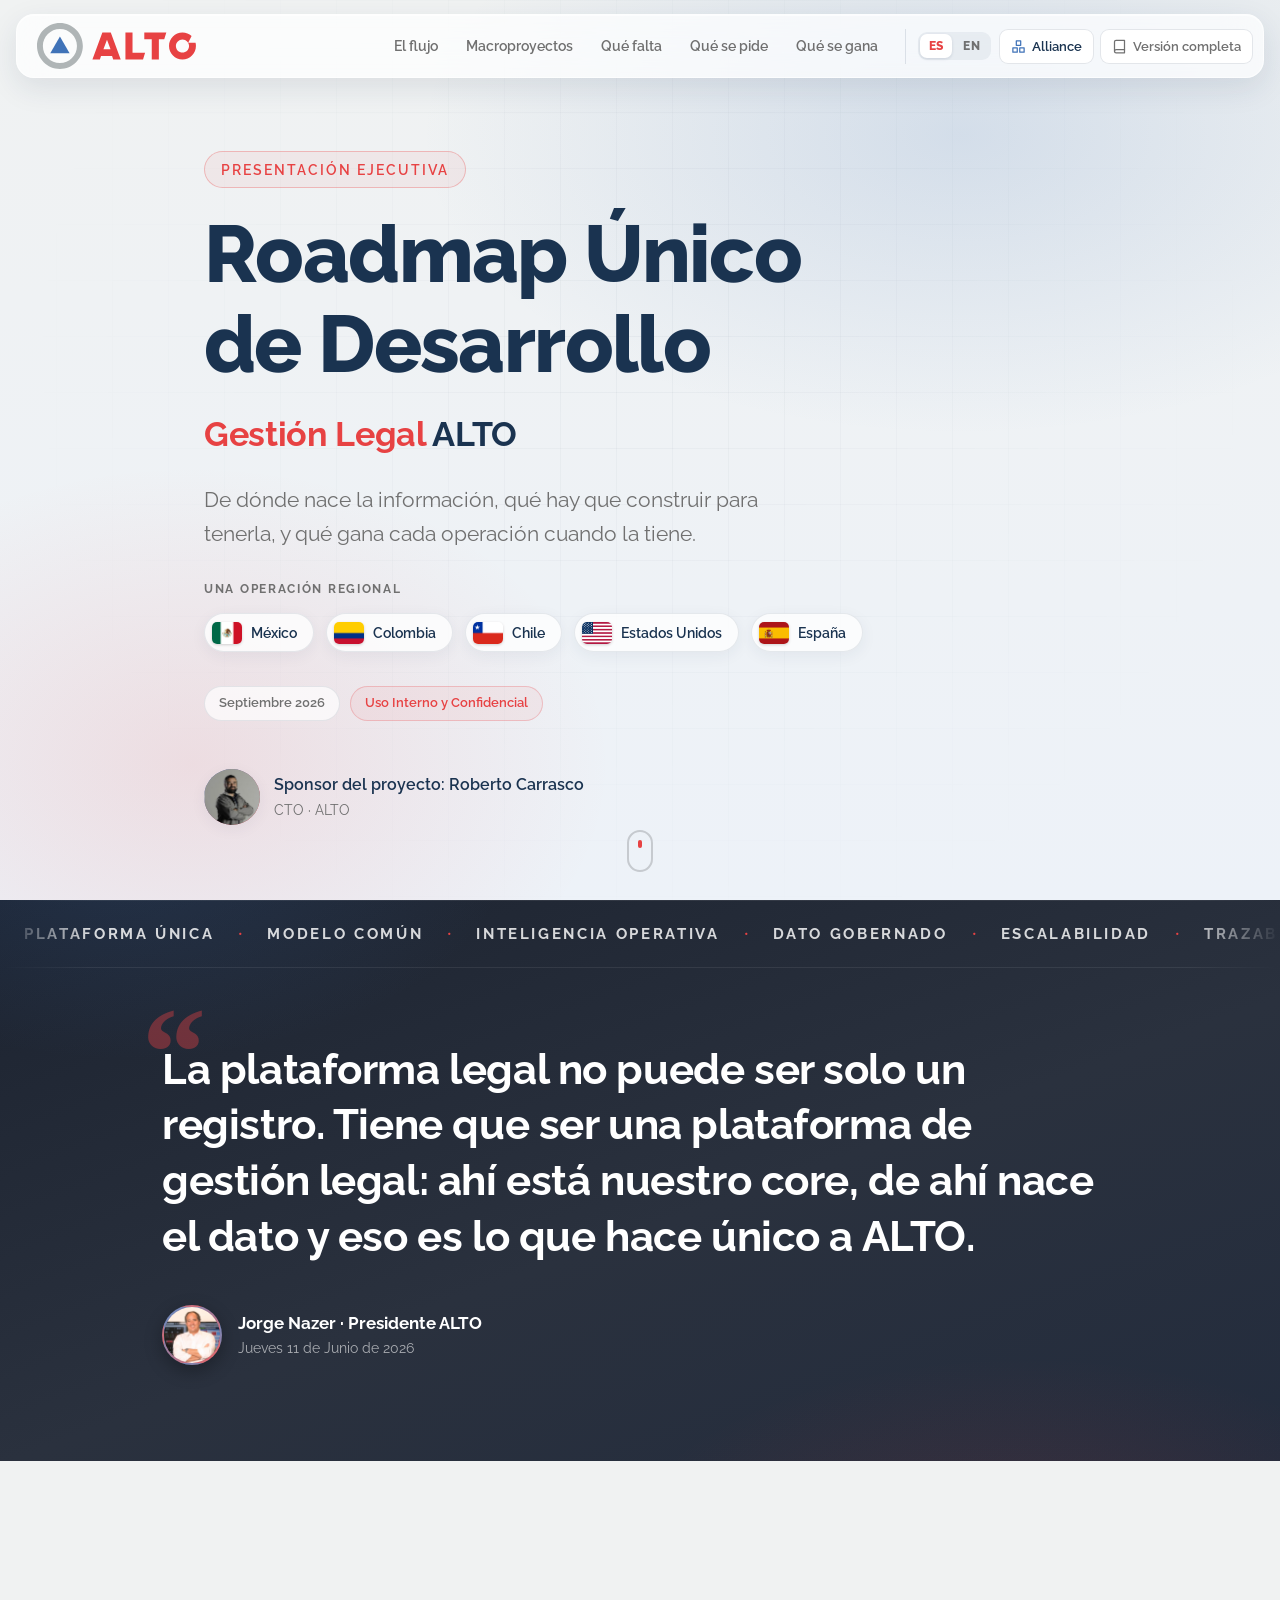
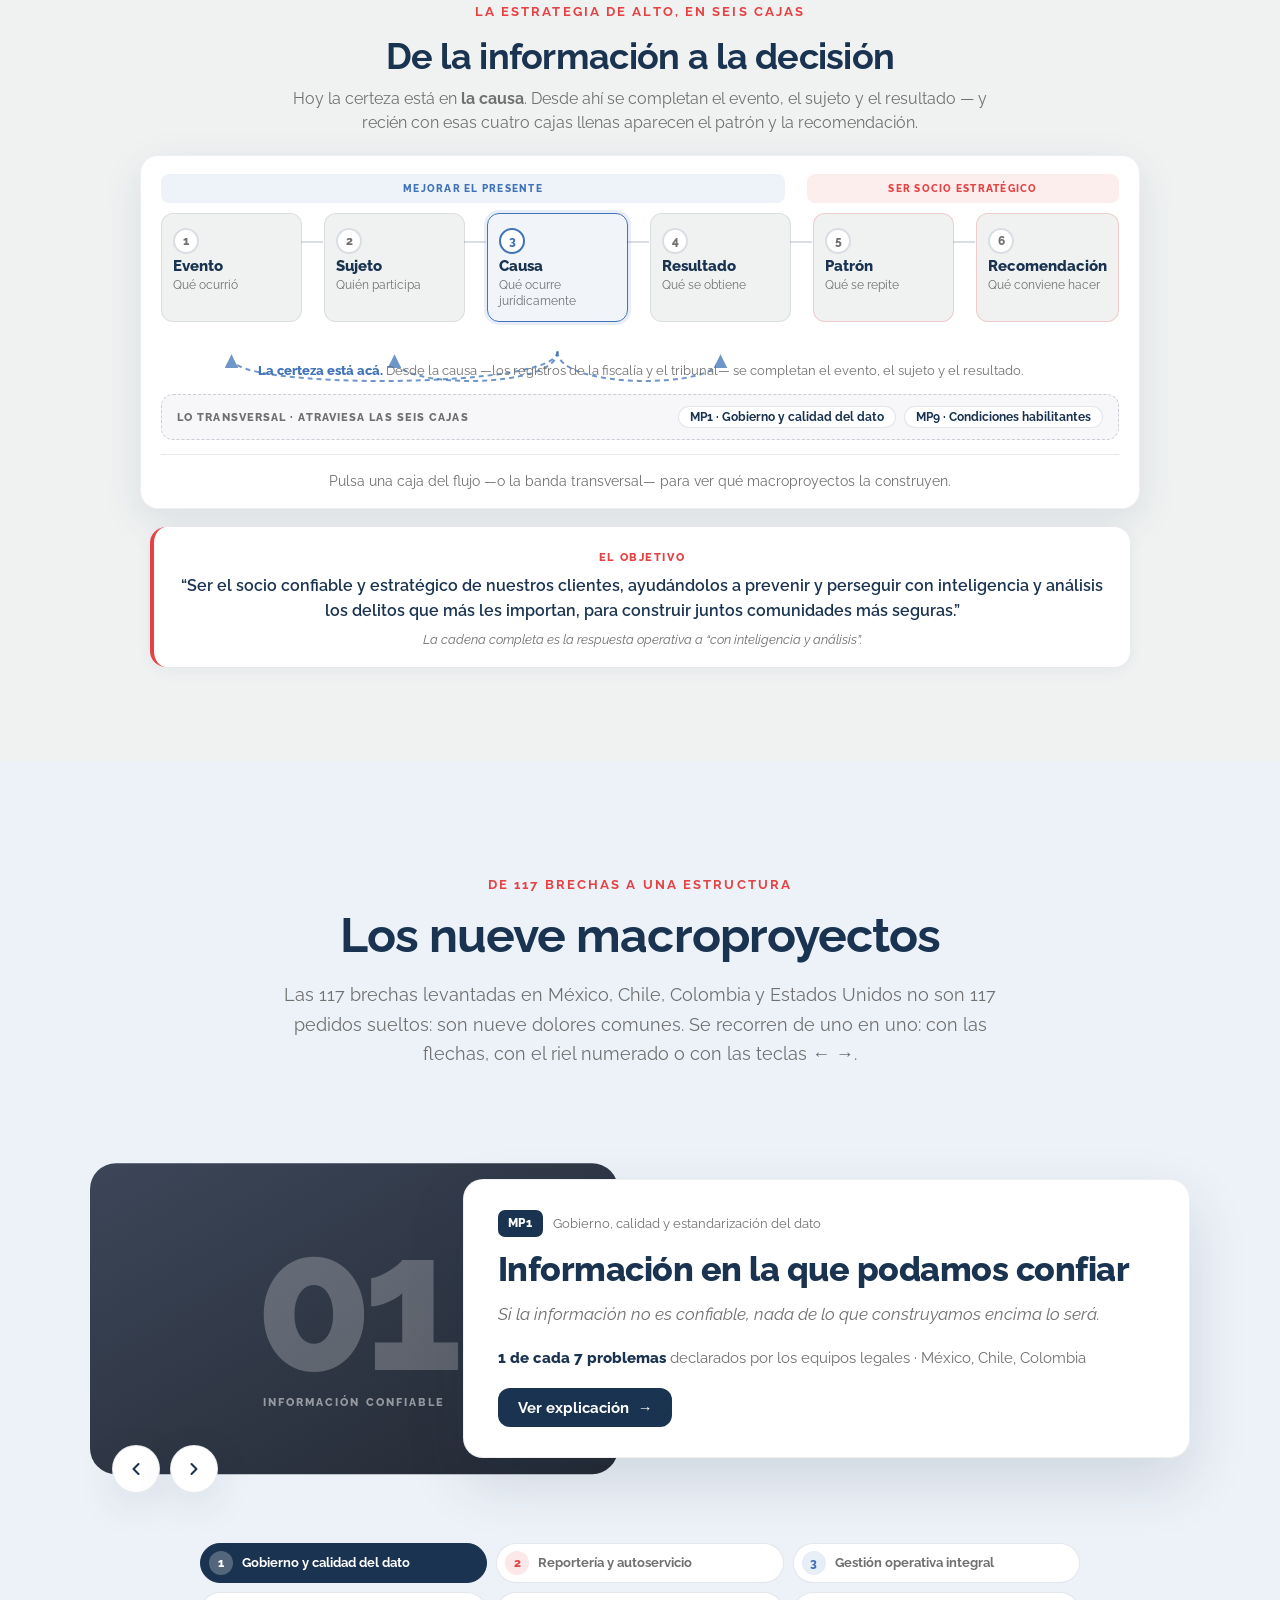
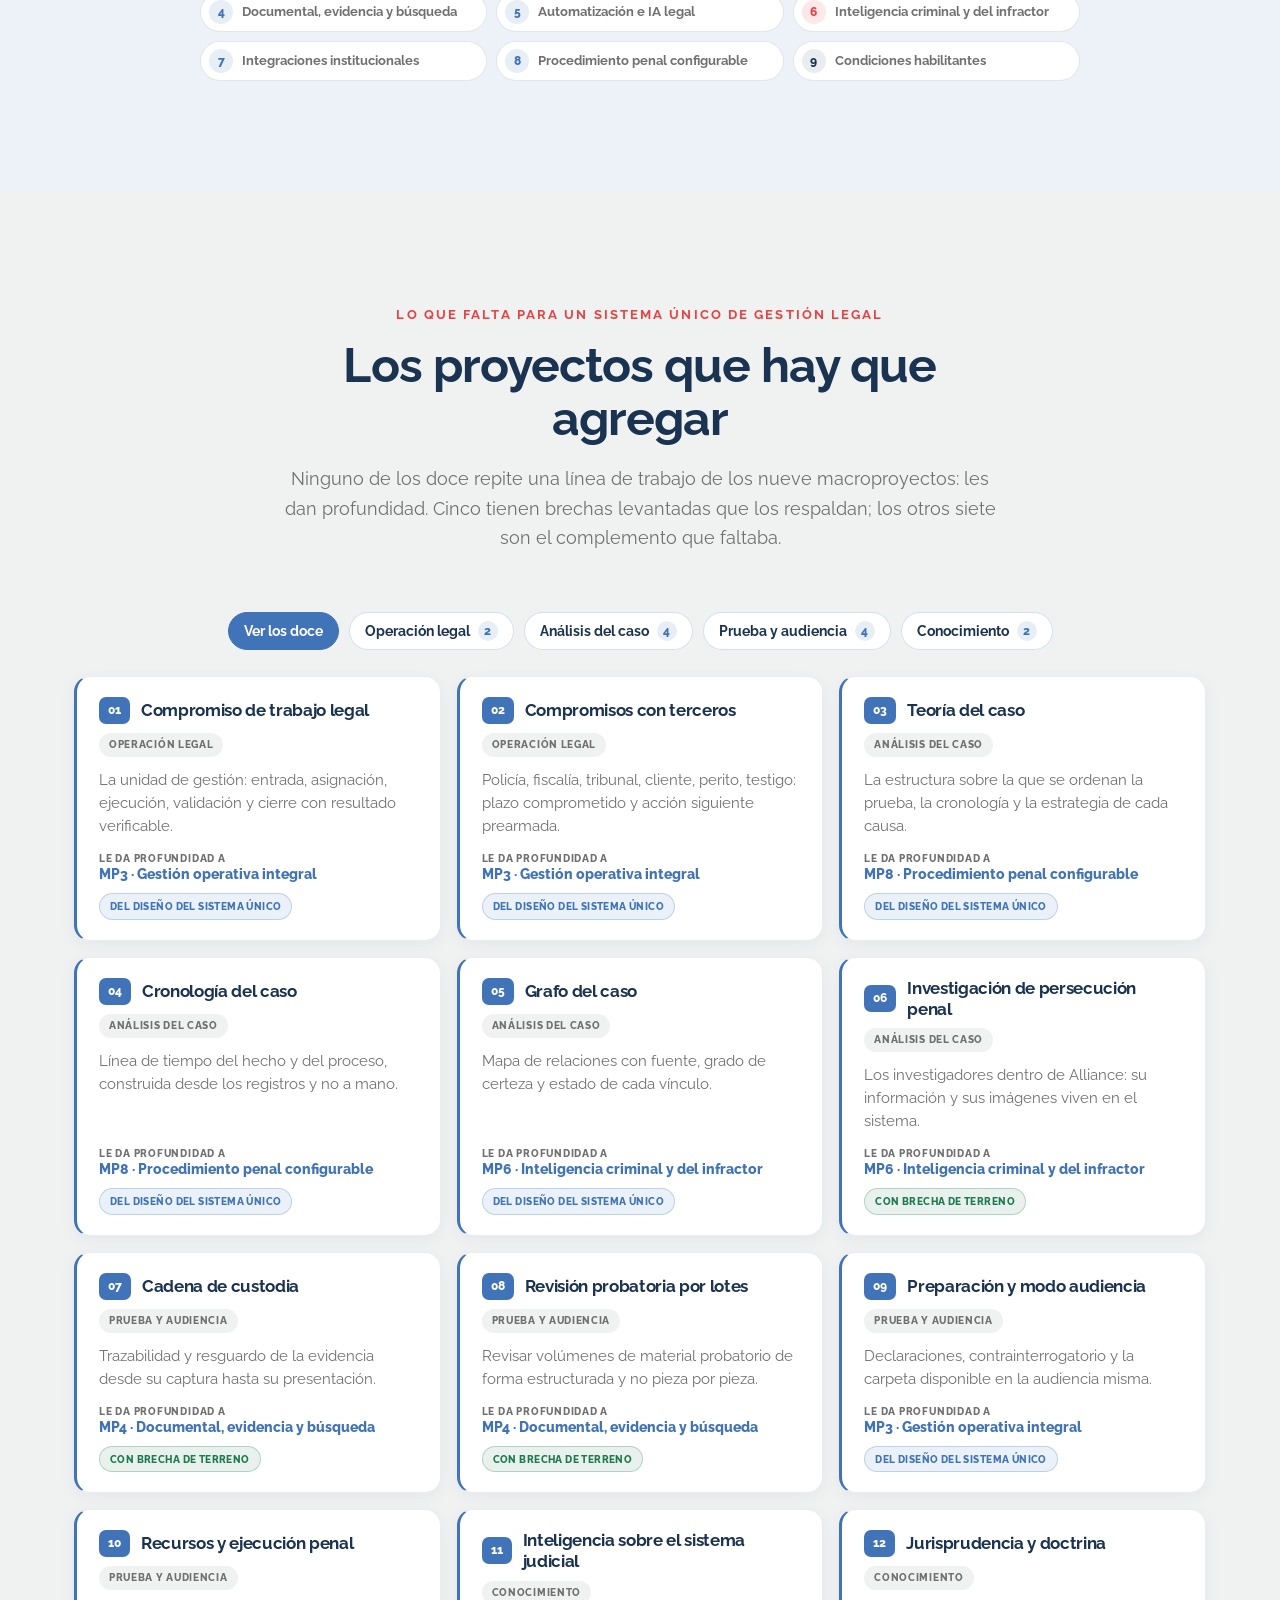
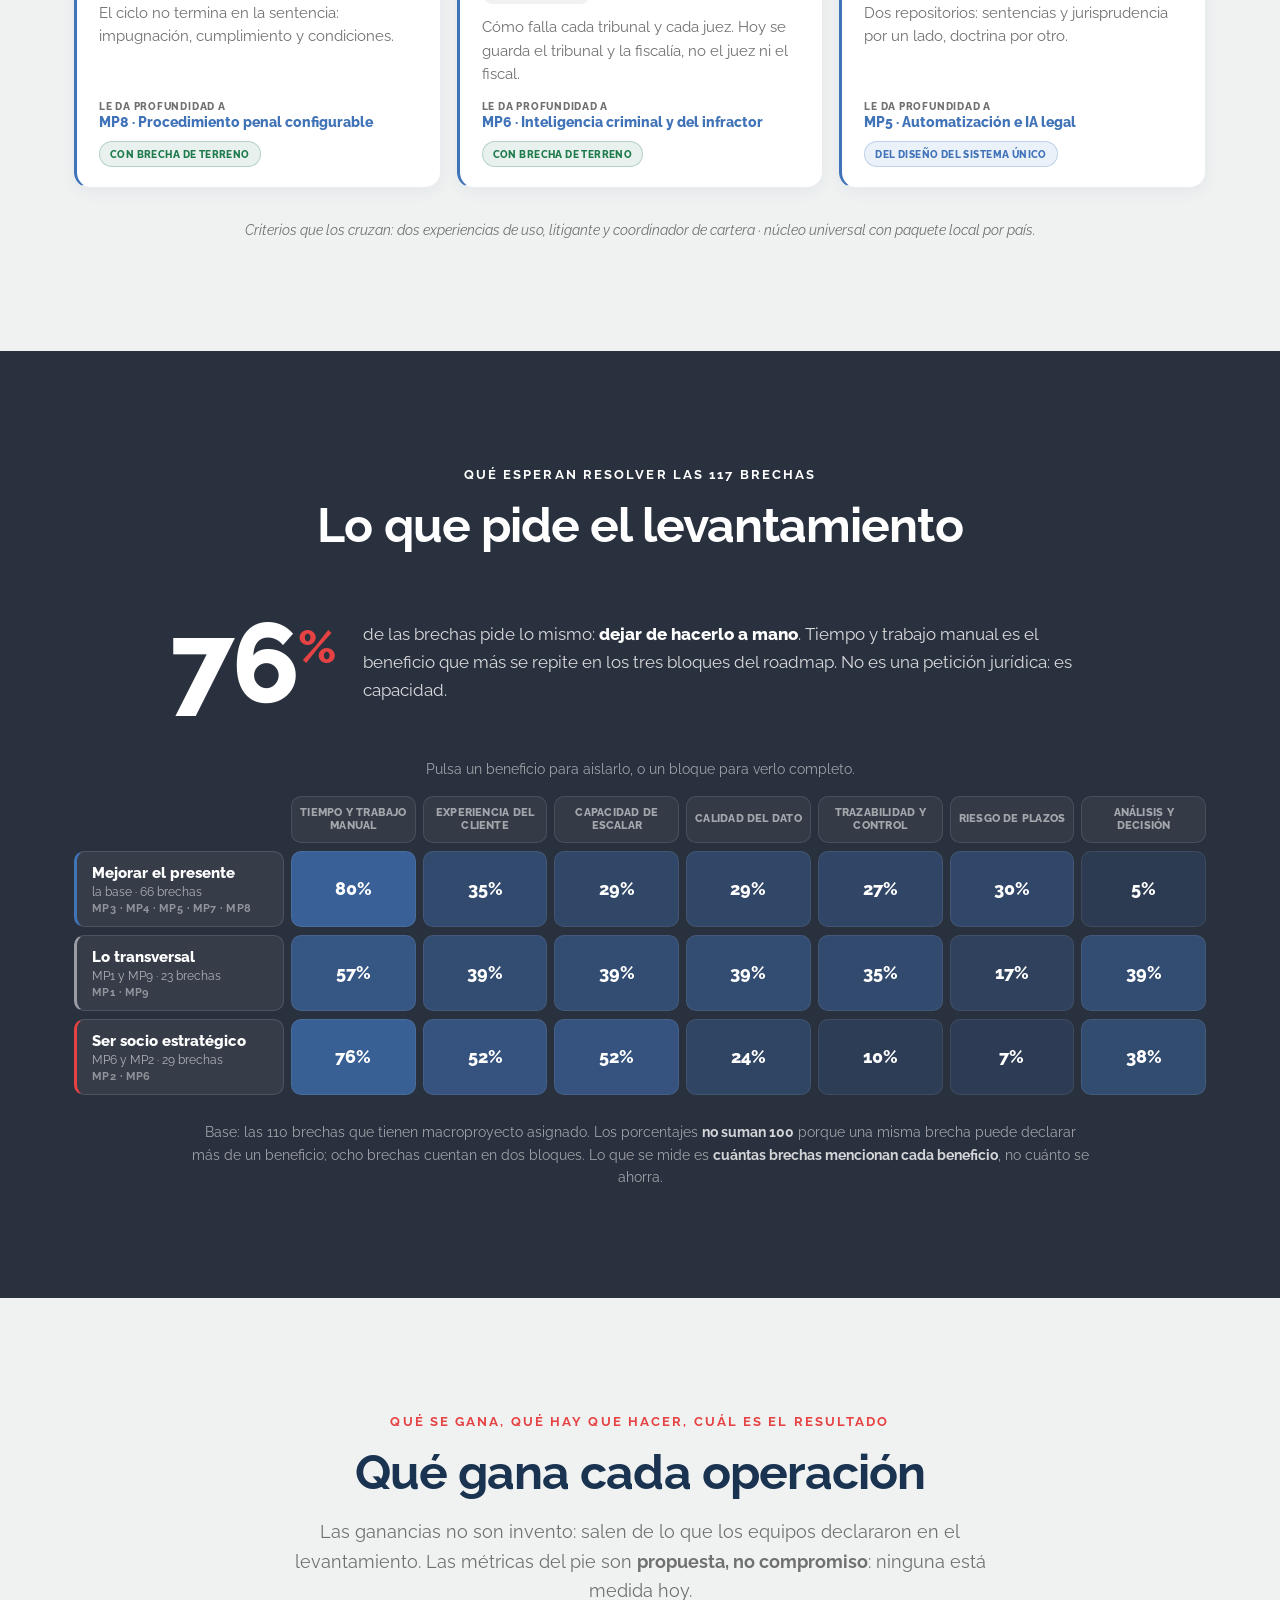
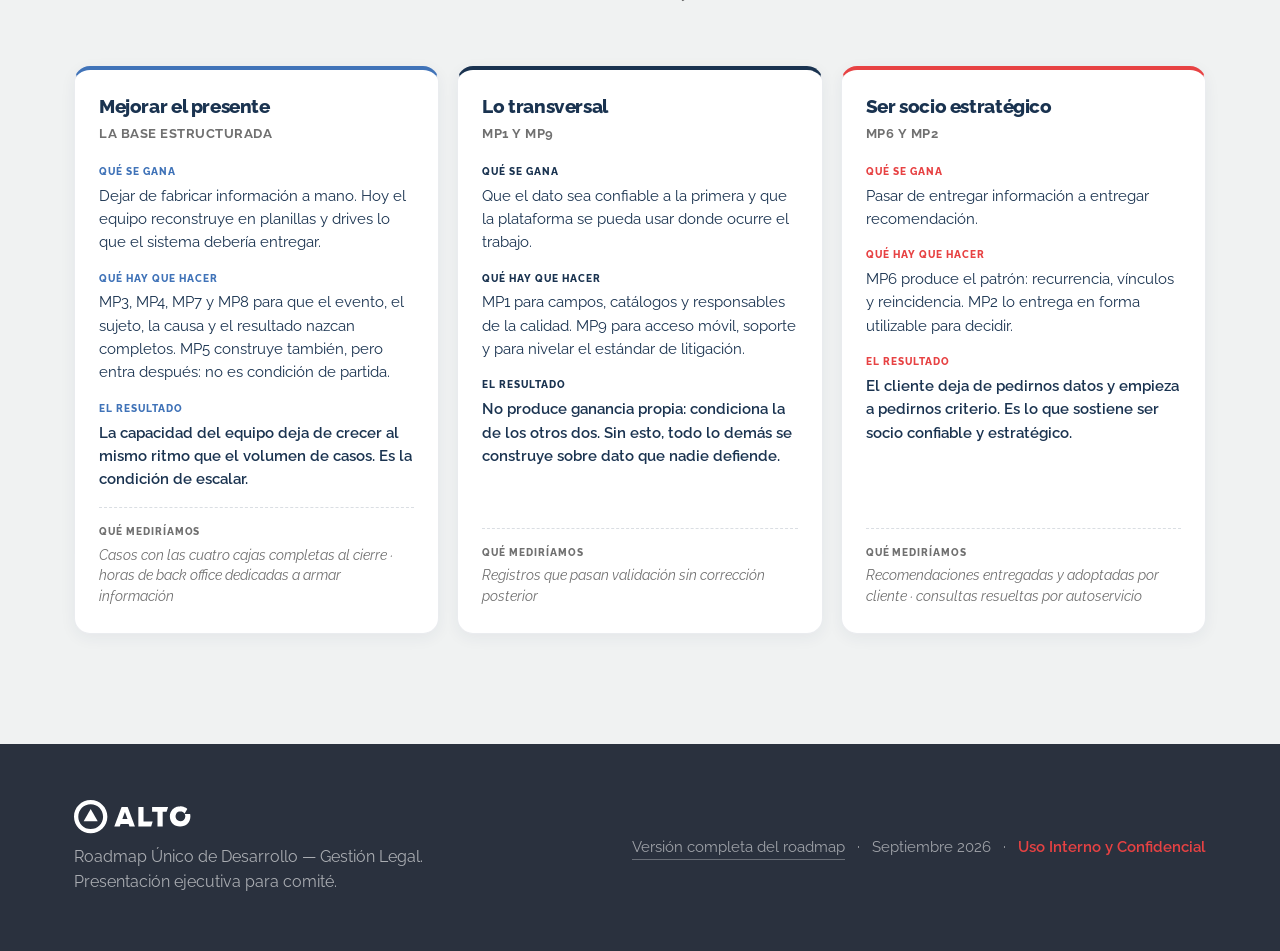
==== presentacion.html @ 2e8f82e6 "Los textos de Constanza, el ícono al pasar por encima y la causa como fuente Contenido - Entran los " ====
<!DOCTYPE html>
<html lang="es">
<head>
  <meta charset="UTF-8" />
  <meta name="viewport" content="width=device-width, initial-scale=1.0" />
  <title>Presentación ejecutiva · Roadmap Gestión Legal ALTO</title>
  <meta name="description" content="Presentación ejecutiva del Roadmap Único de Desarrollo, Gestión Legal ALTO. El flujo de la información a la decisión, los nueve macroproyectos, los proyectos por agregar y lo que se gana." />

  <!-- Fonts: Raleway (ALTO brand font) -->
  <link rel="preconnect" href="https://fonts.googleapis.com" />
  <link rel="preconnect" href="https://fonts.gstatic.com" crossorigin />
  <link href="https://fonts.googleapis.com/css2?family=Raleway:ital,wght@0,300;0,400;0,500;0,600;0,700;0,800;1,400&display=swap" rel="stylesheet" />

  <!-- AOS scroll animations (same library ALTO uses) -->
  <link rel="stylesheet" href="https://cdn.jsdelivr.net/npm/aos@2.3.4/dist/aos.css" />

  <!-- styles.css aporta el sistema de diseño ALTO (tokens, header, hero,
       secciones, footer). v2.css agrega solo los componentes nuevos. -->
  <link rel="stylesheet" href="styles.css" />
  <link rel="stylesheet" href="v2.css" />
</head>
<body class="v2">

  <div class="scroll-progress" id="scrollProgress"></div>

  <!-- ===================== HEADER ===================== -->
  <header class="site-header" id="siteHeader">
    <div class="header-inner">
      <a href="#hero" class="brand" aria-label="ALTO">
        <img class="brand-logo" src="assets/alto-logo.svg" alt="ALTO" />
      </a>
      <nav class="main-nav" id="mainNav">
        <a href="#flujo" data-t="navFlujo">El flujo</a>
        <a href="#macroproyectos" data-t="navMacro">Macroproyectos</a>
        <a href="#agregar" data-t="navAgregar">Qué falta</a>
        <a href="#pide" data-t="navPide">Qué se pide</a>
        <a href="#gana" data-t="navGana">Qué se gana</a>
      </nav>
      <div class="nav-actions">
        <div class="lang-toggle" id="langToggle"><button type="button" data-l="es">ES</button><button type="button" data-l="en">EN</button></div>
        <a class="btn header-alliance" href="alliance.html">
          <svg width="16" height="16" viewBox="0 0 24 24" fill="none" stroke="currentColor" stroke-width="2" stroke-linecap="round" stroke-linejoin="round" aria-hidden="true"><rect x="3" y="14" width="7" height="7"/><rect x="14" y="14" width="7" height="7"/><rect x="8.5" y="3" width="7" height="7"/></svg>
          <span data-t="navAlliance">Alliance</span>
        </a>
        <a class="btn header-respaldo" href="index.html" title="Roadmap completo, con las 117 brechas">
          <svg width="16" height="16" viewBox="0 0 24 24" fill="none" stroke="currentColor" stroke-width="2" stroke-linecap="round" stroke-linejoin="round" aria-hidden="true"><path d="M4 19.5A2.5 2.5 0 0 1 6.5 17H20"/><path d="M6.5 2H20v20H6.5A2.5 2.5 0 0 1 4 19.5v-15A2.5 2.5 0 0 1 6.5 2z"/></svg>
          <span data-t="navRespaldo">Versión completa</span>
        </a>
      </div>
      <button class="nav-toggle" id="navToggle" aria-label="Abrir menú">
        <span></span><span></span><span></span>
      </button>
    </div>
  </header>

  <main>
    <!-- ===================== HERO ===================== -->
    <section class="hero" id="hero">
      <div class="hero-bg" aria-hidden="true"></div>
      <div class="container hero-inner">
        <p class="eyebrow" data-aos="fade-down" data-i18n="hero.eyebrow">Presentación ejecutiva</p>
        <h1 class="hero-title" data-aos="fade-up" data-i18n="hero.title">Roadmap Único<br />de Desarrollo</h1>
        <p class="hero-legal" data-aos="fade-up" data-aos-delay="80" data-i18n="hero.legal"><span class="accent">Gestión Legal</span> ALTO</p>
        <p class="hero-sub" data-aos="fade-up" data-aos-delay="140" data-i18n="hero.sub">De dónde nace la información, qué hay que construir para tenerla, y qué gana cada operación cuando la tiene.</p>

        <div class="hero-flags" data-aos="fade-up" data-aos-delay="200">
          <span class="flags-label" data-i18n="hero.flagsLabel">Una operación regional</span>
          <div class="flags-row">
            <span class="flag-chip"><img src="assets/flags/mx.png" alt="Mexico flag" /><span data-i18n="flag.mx">México</span></span>
            <span class="flag-chip"><img src="assets/flags/co.png" alt="Colombia flag" /><span data-i18n="flag.co">Colombia</span></span>
            <span class="flag-chip"><img src="assets/flags/cl.png" alt="Chile flag" /><span data-i18n="flag.cl">Chile</span></span>
            <span class="flag-chip"><img src="assets/flags/us.png" alt="United States flag" /><span data-i18n="flag.us">Estados Unidos</span></span>
            <span class="flag-chip"><img src="assets/flags/es.png" alt="Spain flag" /><span data-i18n="flag.es">España</span></span>
          </div>
        </div>

        <div class="hero-tags" data-aos="fade-up" data-aos-delay="320">
          <span class="hero-tag" data-i18n="hero.tagDate">Septiembre 2026</span>
          <span class="hero-tag confidential" data-i18n="hero.tagConf">Uso Interno y Confidencial</span>
        </div>
        <div class="presenter" data-aos="fade-up" data-aos-delay="380">
          <div class="presenter-avatar">
            <img class="presenter-photo" src="assets/roberto.png" alt="Roberto Carrasco" onerror="this.style.display='none'" />
            <span class="avatar-initial">R</span>
          </div>
          <div class="presenter-meta">
            <span class="presenter-name" data-i18n="hero.presenterName">Sponsor del proyecto: Roberto Carrasco</span>
            <span class="presenter-role" data-i18n="hero.presenterRole">CTO · ALTO</span>
          </div>
        </div>
      </div>
      <a href="#vision" class="scroll-hint" aria-label="Bajar"><span></span></a>
    </section>

    <!-- ===================== VISIÓN ===================== -->
    <section class="ceo-section" id="vision">
      <div class="marquee" aria-hidden="true">
        <div class="marquee-track" data-i18n="marquee">
          <span>Plataforma única</span><i>•</i><span>Modelo común</span><i>•</i><span>Inteligencia operativa</span><i>•</i><span>Dato gobernado</span><i>•</i><span>Escalabilidad</span><i>•</i><span>Trazabilidad</span><i>•</i>
          <span>Plataforma única</span><i>•</i><span>Modelo común</span><i>•</i><span>Inteligencia operativa</span><i>•</i><span>Dato gobernado</span><i>•</i><span>Escalabilidad</span><i>•</i><span>Trazabilidad</span><i>•</i>
        </div>
      </div>
      <div class="container">
        <div class="ceo-quote">
          <span class="ceo-mark" aria-hidden="true">“</span>
          <blockquote class="ceo-text" id="ceoText">La plataforma legal no puede ser solo un registro. Tiene que ser una plataforma de gestión legal: ahí está nuestro core, de ahí nace el dato y eso es lo que hace único a ALTO.</blockquote>
          <div class="ceo-attr" data-aos="fade-up">
            <div class="ceo-avatar">
              <img class="ceo-photo" src="assets/jorge.png" alt="Jorge Nazer" onerror="this.style.display='none'" />
              <span class="avatar-initial">J</span>
            </div>
            <div class="ceo-meta">
              <span class="ceo-role" data-i18n="ceo.role">Jorge Nazer · Presidente ALTO</span>
              <span class="ceo-date" data-i18n="ceo.date">Jueves 11 de Junio de 2026</span>
            </div>
          </div>
        </div>
      </div>
    </section>

    <!-- ===================== 1 · EL FLUJO (lámina 4) ===================== -->
    <section class="section" id="flujo">
      <div class="container">
        <div class="section-head" data-aos="fade-up">
          <span class="kicker" data-i18n="flujo.kicker">La estrategia de ALTO, en seis cajas</span>
          <h2 data-i18n="flujo.h2">De la información a la decisión</h2>
          <p class="lead" data-i18n="flujo.lead">Hoy la certeza está en <strong>la causa</strong>. Desde ahí se completan el evento, el sujeto y el resultado — y recién con esas cuatro cajas llenas aparecen el patrón y la recomendación.</p>
        </div>

        <div class="flow-nav" id="flowNav" data-aos="fade-up"></div>

        <div class="objetivo-band" data-aos="fade-up">
          <span class="objetivo-label" data-i18n="obj.label">El objetivo</span>
          <p class="objetivo-text" data-i18n="obj.text">“Ser el socio confiable y estratégico de nuestros clientes, ayudándolos a prevenir y perseguir con inteligencia y análisis los delitos que más les importan, para construir juntos comunidades más seguras.”</p>
          <p class="objetivo-note" data-i18n="obj.note">La cadena completa es la respuesta operativa a “con inteligencia y análisis”.</p>
        </div>
      </div>
    </section>

    <!-- ===================== 2 · LOS NUEVE (lámina 1) ===================== -->
    <section class="section section-alt" id="macroproyectos">
      <div class="container">
        <div class="section-head" data-aos="fade-up">
          <span class="kicker" data-i18n="macro.kicker">De 117 brechas a una estructura</span>
          <h2 data-i18n="macro.h2">Los nueve macroproyectos</h2>
          <p class="lead" data-i18n="macro.lead">Las 117 brechas levantadas en México, Chile, Colombia y Estados Unidos no son 117 pedidos sueltos: son nueve dolores comunes. Se recorren de uno en uno: con las flechas, con el riel numerado o con las teclas ← →.</p>
        </div>
        <div class="mps" id="mpSlider" data-aos="fade-up"></div>
      </div>
    </section>

    <!-- ===================== 3 · QUÉ FALTA (lámina 9) ===================== -->
    <section class="section" id="agregar">
      <div class="container">
        <div class="section-head" data-aos="fade-up">
          <span class="kicker" data-i18n="agr.kicker">Lo que falta para un sistema único de gestión legal</span>
          <h2 data-i18n="agr.h2">Los proyectos que hay que agregar</h2>
          <p class="lead" data-i18n="agr.lead">Ninguno de los doce repite una línea de trabajo de los nueve macroproyectos: les dan profundidad. Cinco tienen brechas levantadas que los respaldan; los otros siete son el complemento que faltaba.</p>
        </div>
        <div class="agr-filtros" id="agrFiltros" data-aos="fade-up"></div>
        <div class="agr-grid" id="agrGrid" data-aos="fade-up"></div>
        <p class="agr-nota" data-aos="fade-up" data-i18n="agr.nota">Criterios que los cruzan: dos experiencias de uso, litigante y coordinador de cartera · núcleo universal con paquete local por país.</p>
      </div>
    </section>

    <!-- ===================== 4 · QUÉ SE PIDE (lámina 11) ===================== -->
    <section class="section section-dark" id="pide">
      <div class="container">
        <div class="section-head section-head-light" data-aos="fade-up">
          <span class="kicker" data-i18n="pide.kicker">Qué esperan resolver las 117 brechas</span>
          <h2 data-i18n="pide.h2">Lo que pide el levantamiento</h2>
        </div>

        <div class="titular" data-aos="zoom-in">
          <span class="titular-num">76<i>%</i></span>
          <p class="titular-text" data-i18n="pide.titular">de las brechas pide lo mismo: <strong>dejar de hacerlo a mano</strong>. Tiempo y trabajo manual es el beneficio que más se repite en los tres bloques del roadmap. No es una petición jurídica: es capacidad.</p>
        </div>

        <div class="matriz" id="matriz" data-aos="fade-up"></div>

        <p class="matriz-pie" data-aos="fade-up" data-i18n="pide.pie">Base: las 110 brechas que tienen macroproyecto asignado. Los porcentajes <strong>no suman 100</strong> porque una misma brecha puede declarar más de un beneficio; ocho brechas cuentan en dos bloques. Lo que se mide es <strong>cuántas brechas mencionan cada beneficio</strong>, no cuánto se ahorra.</p>
      </div>
    </section>

    <!-- ===================== 5 · QUÉ SE GANA (lámina 12) ===================== -->
    <section class="section" id="gana">
      <div class="container">
        <div class="section-head" data-aos="fade-up">
          <span class="kicker" data-i18n="gana.kicker">Qué se gana, qué hay que hacer, cuál es el resultado</span>
          <h2 data-i18n="gana.h2">Qué gana cada operación</h2>
          <p class="lead" data-i18n="gana.lead">Las ganancias no son invento: salen de lo que los equipos declararon en el levantamiento. Las métricas del pie son <strong>propuesta, no compromiso</strong>: ninguna está medida hoy.</p>
        </div>
        <div class="gana-grid" id="ganaGrid" data-aos="fade-up"></div>
      </div>
    </section>
  </main>

  <footer class="site-footer">
    <div class="container footer-inner">
      <div class="footer-brand">
        <img class="footer-logo" src="assets/alto-logo-white.svg" alt="ALTO" />
        <p data-i18n="footer.brand">Roadmap Único de Desarrollo — Gestión Legal. Presentación ejecutiva para comité.</p>
      </div>
      <div class="footer-meta">
        <a href="index.html" class="footer-link" data-i18n="footer.link">Versión completa del roadmap</a>
        <span>·</span>
        <span data-i18n="footer.date">Septiembre 2026</span>
        <span>·</span>
        <span class="confidential-text" data-i18n="footer.conf">Uso Interno y Confidencial</span>
      </div>
    </div>
  </footer>

  <button class="scroll-top" id="scrollTop" aria-label="Volver arriba">↑</button>

  <script src="https://cdn.jsdelivr.net/npm/aos@2.3.4/dist/aos.js"></script>
  <script src="datos_v2.js"></script>
  <script src="v2.js"></script>
</body>
</html>
---- styles.css ----
/* ============================================================
   ALTO Roadmap — Design System
   Tokens extracted directly from alto.us (theme.css)
   ============================================================ */
:root {
  /* Brand colors (from ALTO theme.css) */
  --primary: #4073B8;        /* ALTO blue   */
  --secondary: #E74243;      /* ALTO red    */
  --accent: #C6CACF;         /* light gray  */
  --bg: #F0F2F2;             /* page bg     */
  --bg-secondary: #edf2f8;   /* soft blue   */
  --bg-dark: #2A313E;        /* footer/dark */
  --text: #1A3350;           /* navy text   */
  --text-secondary: #707070; /* gray text   */
  --white: #ffffff;

  --font: 'Raleway', -apple-system, BlinkMacSystemFont, 'Segoe UI', sans-serif;

  --radius: 20px;            /* ALTO pill radius */
  --radius-card: 16px;
  --shadow-sm: 0 4px 16px rgba(26, 51, 80, 0.06);
  --shadow-md: 0 12px 40px rgba(26, 51, 80, 0.10);
  --shadow-lg: 0 24px 60px rgba(26, 51, 80, 0.14);

  --maxw: 1180px;
  --header-h: 76px;
}

/* ============================================================
   Base
   ============================================================ */
* { margin: 0; padding: 0; box-sizing: border-box; }
html { scroll-behavior: smooth; scroll-padding-top: var(--header-h); }
body {
  font-family: var(--font);
  color: var(--text);
  background: var(--bg);
  line-height: 1.6;
  -webkit-font-smoothing: antialiased;
  overflow-x: hidden;
}
img { max-width: 100%; display: block; }
a { color: inherit; text-decoration: none; }

.container { width: 100%; max-width: var(--maxw); margin: 0 auto; padding: 0 24px; }

h1, h2, h3 { line-height: 1.12; letter-spacing: -0.02em; font-weight: 700; }
h2 { font-size: clamp(2rem, 4vw, 3rem); }
h3 { font-size: 1.4rem; font-weight: 600; }

/* ============================================================
   Scroll progress bar
   ============================================================ */
.scroll-progress {
  position: fixed; top: 0; left: 0; height: 4px; width: 0%;
  background: linear-gradient(90deg, var(--secondary), var(--primary));
  z-index: 1000; transition: width 0.1s linear;
}

/* ============================================================
   Header
   ============================================================ */
/* Floating pill navbar */
.site-header {
  position: fixed; top: 0; left: 0; right: 0; z-index: 900;
  padding: 14px 16px; background: transparent;
  transition: padding 0.3s ease;
}
.header-inner {
  display: flex; align-items: center; gap: 14px;
  /* La barra flotante puede ser algo más ancha que el contenido: con el acceso
     a la presentación ejecutiva, a 1180px el logo se aplastaba hasta desaparecer. */
  max-width: 1440px; margin: 0 auto;
  background: rgba(255, 255, 255, 0.72);
  -webkit-backdrop-filter: blur(18px) saturate(150%); backdrop-filter: blur(18px) saturate(150%);
  border: 1px solid rgba(255, 255, 255, 0.65);
  border-radius: 18px; padding: 8px 10px 8px 20px;
  box-shadow: 0 10px 30px rgba(26, 51, 80, 0.10), 0 1px 0 rgba(255, 255, 255, 0.6) inset;
  transition: background 0.3s ease, box-shadow 0.3s ease, border-color 0.3s ease;
}
.site-header.scrolled { padding: 10px 16px; }
.site-header.scrolled .header-inner {
  background: rgba(255, 255, 255, 0.9);
  border-color: rgba(26, 51, 80, 0.06);
  box-shadow: 0 12px 34px rgba(26, 51, 80, 0.15);
}
.brand { flex-shrink: 0; margin-right: 4px; }

.brand-mark {
  font-weight: 800; font-size: 1.6rem; letter-spacing: 0.04em; color: var(--text);
}
.brand-mark::after { content: '.'; color: var(--secondary); }

/* Nav links: pill highlight on hover/active */
.main-nav { display: flex; align-items: center; gap: 2px; margin-left: auto; }
.main-nav a {
  font-weight: 600; font-size: 0.875rem; color: var(--text-secondary);
  padding: 8px 13px; border-radius: 10px; white-space: nowrap;
  transition: color 0.2s ease, background 0.2s ease;
}
.main-nav a:hover { color: var(--text); background: rgba(26, 51, 80, 0.06); }
.main-nav a.active { color: var(--secondary); background: rgba(231, 66, 67, 0.10); }

/* Tools grouped behind a divider */
.nav-actions { display: flex; align-items: center; gap: 6px; padding-left: 12px; border-left: 1px solid rgba(26, 51, 80, 0.12); }
/* Toggle de idioma ES/EN */
.lang-toggle { display: inline-flex; align-items: center; background: rgba(26, 51, 80, 0.06); border-radius: 9px; padding: 2px; gap: 2px; margin-right: 2px; }
.lang-toggle button { font-family: var(--font); font-size: 0.72rem; font-weight: 800; letter-spacing: 0.03em; color: var(--text-secondary); background: none; border: 0; padding: 5px 9px; border-radius: 7px; cursor: pointer; transition: background 0.2s ease, color 0.2s ease; }
.lang-toggle button:hover { color: var(--text); }
.lang-toggle button.active { background: var(--white); color: var(--secondary); box-shadow: 0 1px 3px rgba(26, 51, 80, 0.14); }
@media (max-width: 560px) { .lang-toggle button { padding: 5px 7px; } }
.header-glosario, .header-tax {
  padding: 6px 11px; font-size: 0.82rem; font-weight: 600; gap: 6px;
  border-radius: 9px; border: 1px solid rgba(26, 51, 80, 0.12);
  background: var(--white); color: var(--text);
}
.header-glosario svg, .header-tax svg { width: 15px; height: 15px; flex-shrink: 0; color: var(--primary); transition: color 0.2s ease; }
.header-glosario:hover, .header-tax:hover { border-color: var(--primary); color: var(--primary); background: rgba(64, 115, 184, 0.08); transform: none; box-shadow: none; }
/* Hamburger toggle — base oculto en desktop (debe ir ANTES de los media queries) */
.nav-toggle { display: none; flex-direction: column; gap: 5px; background: none; border: 0; cursor: pointer; padding: 6px; }
.nav-toggle span { width: 26px; height: 2px; background: var(--text); border-radius: 2px; transition: 0.3s; }
.nav-toggle.open span:nth-child(1) { transform: translateY(7px) rotate(45deg); }
.nav-toggle.open span:nth-child(2) { opacity: 0; }
.nav-toggle.open span:nth-child(3) { transform: translateY(-7px) rotate(-45deg); }

/* Acceso a la presentación ejecutiva (v2). Destacado, porque es la vista
   con la que se presenta al comité; esta página queda como respaldo. */
.header-v2 {
  padding: 6px 13px; font-size: 0.82rem; font-weight: 700; gap: 6px;
  border-radius: 9px; border: 1px solid var(--secondary);
  background: var(--secondary); color: var(--white); text-decoration: none;
  white-space: nowrap;
}
.header-v2 svg { width: 15px; height: 15px; flex-shrink: 0; }
.header-v2:hover { background: #d43536; border-color: #d43536; color: var(--white); transform: none; box-shadow: 0 6px 18px rgba(231, 66, 67, 0.3); }
/* La barra no da para tres botones con texto. Glosario y Taxonomía quedan como
   icono con tooltip —el mismo trato que ya recibían en pantallas chicas— para
   que el acceso a la presentación ejecutiva conserve su etiqueta. */
.header-glosario span, .header-tax span { display: none; }
.header-glosario, .header-tax { padding: 8px; }

/* Navbar responsive: tools → icon-only, then collapse to hamburger */
@media (max-width: 1200px) {
  .header-glosario span, .header-tax span { display: none; }
  .header-glosario, .header-tax { padding: 8px; }
}
@media (max-width: 1100px) {
  .nav-toggle { display: flex; }
  .nav-actions { margin-left: auto; border-left: 0; padding-left: 0; }
  .main-nav {
    position: fixed; top: 78px; left: 16px; right: 16px; flex-direction: column; align-items: stretch;
    background: var(--white); padding: 12px; gap: 3px; border-radius: 16px;
    border: 1px solid rgba(26, 51, 80, 0.08); box-shadow: var(--shadow-md);
    transform: translateY(-130%); opacity: 0; pointer-events: none;
    transition: transform 0.35s ease, opacity 0.25s ease; margin-left: 0;
  }
  .main-nav.open { transform: translateY(0); opacity: 1; pointer-events: auto; }
  .main-nav a { padding: 11px 14px; font-size: 0.95rem; }
}

/* ============================================================
   Buttons (ALTO pill style)
   ============================================================ */
.btn {
  display: inline-flex; align-items: center; justify-content: center;
  font-family: var(--font); font-weight: 600; font-size: 1rem;
  padding: 14px 32px; border-radius: var(--radius); border: 2px solid transparent;
  cursor: pointer; transition: transform 0.2s ease, box-shadow 0.2s ease, background 0.2s ease, color 0.2s ease;
}
.btn-primary { background: var(--secondary); color: var(--white); box-shadow: 0 8px 24px rgba(231, 66, 67, 0.28); }
.btn-primary:hover { transform: translateY(-2px); box-shadow: 0 12px 30px rgba(231, 66, 67, 0.4); }
.btn-ghost { background: transparent; color: var(--text); border-color: var(--accent); }
.btn-ghost:hover { border-color: var(--primary); color: var(--primary); transform: translateY(-2px); }

/* ============================================================
   Hero
   ============================================================ */
.hero {
  position: relative; min-height: 100vh; display: flex; align-items: center;
  padding-top: var(--header-h); overflow: hidden;
}
.hero-bg {
  position: absolute; inset: 0; z-index: 0;
  background:
    radial-gradient(900px 500px at 75% 15%, rgba(64, 115, 184, 0.16), transparent 60%),
    radial-gradient(700px 500px at 15% 85%, rgba(231, 66, 67, 0.12), transparent 60%),
    linear-gradient(180deg, var(--bg) 0%, var(--bg-secondary) 100%);
}
.hero-bg::before {
  content: ''; position: absolute; inset: 0;
  background-image: linear-gradient(rgba(26,51,80,0.04) 1px, transparent 1px),
                    linear-gradient(90deg, rgba(26,51,80,0.04) 1px, transparent 1px);
  background-size: 56px 56px; mask-image: radial-gradient(circle at 50% 40%, black, transparent 75%);
}
.hero-inner { position: relative; z-index: 1; padding: 60px 24px; max-width: 920px; }

.eyebrow {
  display: inline-block; font-weight: 600; font-size: 0.9rem; letter-spacing: 0.14em;
  text-transform: uppercase; color: var(--secondary); margin-bottom: 22px;
  padding: 6px 16px; border: 1px solid rgba(231,66,67,0.3); border-radius: 30px;
  background: rgba(231,66,67,0.06);
}
.hero-title { font-size: clamp(2.6rem, 6.5vw, 5rem); font-weight: 800; margin-bottom: 24px; }
.hero-title .accent { color: var(--secondary); }
.hero-legal {
  font-size: clamp(1.4rem, 3vw, 2.1rem); font-weight: 700; color: var(--text);
  margin-top: -6px; margin-bottom: 22px; letter-spacing: -0.01em;
}
.hero-legal .accent { color: var(--secondary); }
.hero-sub { font-size: clamp(1.05rem, 2vw, 1.3rem); color: var(--text-secondary); max-width: 600px; margin-bottom: 30px; }

/* Regional presence — country flags */
.hero-flags { margin: 0 0 34px; }
.flags-label {
  display: block; font-size: 0.76rem; font-weight: 700; letter-spacing: 0.14em;
  text-transform: uppercase; color: var(--text-secondary); margin-bottom: 14px;
}
.flags-row { display: flex; flex-wrap: wrap; gap: 12px; }
.flag-chip {
  display: inline-flex; align-items: center; gap: 9px;
  background: rgba(255,255,255,0.78); border: 1px solid rgba(26,51,80,0.1);
  padding: 7px 16px 7px 7px; border-radius: 30px; box-shadow: var(--shadow-sm);
  transition: transform 0.2s ease, box-shadow 0.2s ease;
}
.flag-chip:hover { transform: translateY(-2px); box-shadow: var(--shadow-md); }
.flag-chip img { width: 30px; height: 22px; object-fit: cover; border-radius: 5px; box-shadow: 0 1px 3px rgba(0,0,0,0.18); }
.flag-chip span { font-weight: 600; font-size: 0.9rem; color: var(--text); }

.hero-actions { display: flex; gap: 16px; flex-wrap: wrap; }
.hero-actions.center { justify-content: center; }

.presenter { display: flex; align-items: center; gap: 14px; margin-top: 48px; }
.presenter-avatar {
  position: relative; width: 56px; height: 56px; border-radius: 50%; overflow: hidden;
  display: grid; place-items: center;
  background: linear-gradient(135deg, var(--primary), var(--secondary));
  color: var(--white); font-weight: 700; font-size: 1.4rem;
  box-shadow: var(--shadow-sm);
}
.presenter-photo { position: absolute; inset: 0; width: 100%; height: 100%; object-fit: cover; object-position: 50% 12%; }
.presenter-meta { display: flex; flex-direction: column; }
.presenter-name { font-weight: 600; color: var(--text); }
.presenter-role { font-size: 0.9rem; color: var(--text-secondary); }

.scroll-hint {
  position: absolute; bottom: 28px; left: 50%; transform: translateX(-50%); z-index: 1;
  width: 26px; height: 42px; border: 2px solid var(--accent); border-radius: 14px;
}
.scroll-hint span {
  position: absolute; top: 8px; left: 50%; transform: translateX(-50%);
  width: 4px; height: 8px; border-radius: 4px; background: var(--secondary);
  animation: scrollDot 1.6s infinite;
}
@keyframes scrollDot { 0% { opacity: 0; top: 8px; } 40% { opacity: 1; } 80% { opacity: 0; top: 24px; } 100% { opacity: 0; } }

/* ============================================================
   Sections
   ============================================================ */
.section { padding: 110px 0; }
.section-alt { background: var(--bg-secondary); }
.section-dark { background: var(--bg-dark); color: var(--white); }

.section-head { max-width: 720px; margin: 0 auto 60px; text-align: center; }
.kicker {
  display: inline-block; font-weight: 700; font-size: 0.82rem; letter-spacing: 0.16em;
  text-transform: uppercase; color: var(--secondary); margin-bottom: 14px;
}
.section-head h2 { margin-bottom: 18px; }
.lead { font-size: 1.15rem; color: var(--text-secondary); }
.section-head-light .lead { color: rgba(255,255,255,0.75); }
.section-head-light h2 { color: var(--white); }
.section-head-light .kicker { color: var(--white); }

/* ============================================================
   Grids & cards
   ============================================================ */
.grid { display: grid; gap: 26px; }
.grid-2 { grid-template-columns: repeat(2, 1fr); }
.grid-3 { grid-template-columns: repeat(3, 1fr); }
.grid-4 { grid-template-columns: repeat(4, 1fr); }

.card {
  background: var(--white); border-radius: var(--radius-card); padding: 36px 30px;
  box-shadow: var(--shadow-sm); border: 1px solid rgba(26,51,80,0.05);
  transition: transform 0.3s ease, box-shadow 0.3s ease;
}
.card:hover { transform: translateY(-6px); box-shadow: var(--shadow-md); }
.card::before { content: ''; display: block; width: 40px; height: 4px; border-radius: 4px; background: var(--primary); margin-bottom: 20px; }
.card-icon {
  width: 54px; height: 54px; border-radius: 14px; display: grid; place-items: center;
  background: linear-gradient(135deg, rgba(64,115,184,0.12), rgba(231,66,67,0.12));
  color: var(--secondary); font-size: 1.5rem; margin-bottom: 20px;
}
.card h3 { margin-bottom: 10px; }
.card p { color: var(--text-secondary); }
.card em { color: var(--accent); font-style: italic; font-size: 0.92em; }

/* Pillars */
.pillar {
  background: var(--white); border-radius: var(--radius-card); padding: 34px;
  box-shadow: var(--shadow-sm); position: relative; overflow: hidden;
  border-left: 4px solid var(--secondary);
  transition: transform 0.3s ease, box-shadow 0.3s ease;
}
.pillar:hover { transform: translateY(-6px); box-shadow: var(--shadow-md); }
.pillar-num {
  font-size: 3rem; font-weight: 800; color: rgba(64,115,184,0.14);
  position: absolute; top: 14px; right: 22px; line-height: 1;
}
.pillar h3 { margin-bottom: 10px; }
.pillar p { color: var(--text-secondary); }
.pillar em { color: var(--accent); font-style: italic; font-size: 0.92em; }

/* ============================================================
   Timeline
   ============================================================ */
.timeline { position: relative; max-width: 880px; margin: 0 auto; padding-left: 8px; }
.timeline::before {
  content: ''; position: absolute; left: 31px; top: 8px; bottom: 8px; width: 2px;
  background: linear-gradient(180deg, var(--secondary), var(--primary), transparent);
}
.tl-item { position: relative; display: flex; gap: 30px; padding-bottom: 44px; }
.tl-item:last-child { padding-bottom: 0; }
.tl-marker {
  flex: 0 0 64px; height: 64px; border-radius: 50%; display: grid; place-items: center;
  background: var(--white); border: 3px solid var(--secondary); z-index: 1;
  box-shadow: var(--shadow-sm);
}
.tl-marker span { font-weight: 800; color: var(--secondary); font-size: 1.05rem; }
.tl-content {
  background: var(--white); border-radius: var(--radius-card); padding: 26px 30px;
  box-shadow: var(--shadow-sm); flex: 1; border: 1px solid rgba(26,51,80,0.05);
  transition: transform 0.3s ease, box-shadow 0.3s ease;
}
.tl-content:hover { transform: translateX(6px); box-shadow: var(--shadow-md); }
.tl-tag {
  display: inline-block; font-size: 0.8rem; font-weight: 600; color: var(--primary);
  background: rgba(64,115,184,0.1); padding: 4px 14px; border-radius: 20px; margin-bottom: 12px;
}
.tl-content h3 { margin-bottom: 10px; }
.tl-content > p { color: var(--text-secondary); margin-bottom: 14px; }
.tl-content em { color: var(--accent); font-style: italic; font-size: 0.9em; }
.tl-list { list-style: none; display: flex; flex-direction: column; gap: 8px; }
.tl-list li { position: relative; padding-left: 24px; color: var(--text); font-size: 0.98rem; }
.tl-list li::before {
  content: '✓'; position: absolute; left: 0; color: var(--secondary); font-weight: 700;
}

/* ============================================================
   Stats
   ============================================================ */
.stats { text-align: center; }
.stat { display: flex; flex-direction: column; align-items: center; }
.stat-num {
  font-size: clamp(2.8rem, 6vw, 4rem); font-weight: 800; line-height: 1;
  background: linear-gradient(135deg, var(--white), var(--accent));
  -webkit-background-clip: text; background-clip: text; -webkit-text-fill-color: transparent;
  display: inline;
}
.stat-value { display: inline-flex; align-items: baseline; justify-content: center; gap: 3px; }
.stat-suffix { font-size: clamp(1.6rem, 3.2vw, 2.4rem); font-weight: 800; color: var(--white); line-height: 1; }
.stat-label { margin-top: 12px; color: rgba(255,255,255,0.7); font-weight: 500; }

/* ============================================================
   CTA
   ============================================================ */
.cta-section { background: var(--bg-secondary); }
.cta-card {
  background: var(--white); border-radius: 28px; padding: 70px 40px; text-align: center;
  box-shadow: var(--shadow-lg); max-width: 860px; margin: 0 auto;
  position: relative; overflow: hidden;
}
.cta-card::before {
  content: ''; position: absolute; inset: 0;
  background: radial-gradient(500px 300px at 50% -10%, rgba(231,66,67,0.1), transparent 70%);
}
.cta-card > * { position: relative; }
.cta-card h2 { margin-bottom: 16px; }
.cta-card .lead { margin-bottom: 32px; max-width: 560px; margin-left: auto; margin-right: auto; }

/* ============================================================
   Footer
   ============================================================ */
.site-footer { background: var(--bg-dark); color: var(--white); padding: 56px 0; }
.footer-inner { display: flex; justify-content: space-between; align-items: center; gap: 30px; flex-wrap: wrap; }
.footer-brand .brand-mark { color: var(--white); }
.footer-brand p { color: rgba(255,255,255,0.6); margin-top: 8px; max-width: 360px; }
.footer-meta { display: flex; gap: 12px; color: rgba(255,255,255,0.55); font-size: 0.92rem; }

/* ============================================================
   Scroll to top
   ============================================================ */
.scroll-top {
  position: fixed; bottom: 28px; right: 28px; width: 50px; height: 50px; border-radius: 50%;
  background: var(--secondary); color: var(--white); border: 0; cursor: pointer; font-size: 1.3rem;
  box-shadow: 0 8px 24px rgba(231,66,67,0.4); opacity: 0; pointer-events: none;
  transform: translateY(20px); transition: opacity 0.3s, transform 0.3s; z-index: 800;
}
.scroll-top.show { opacity: 1; pointer-events: auto; transform: translateY(0); }
.scroll-top:hover { background: #d3393a; transform: translateY(-3px); }

/* ============================================================
   Brand sub + hero tags + quote band
   ============================================================ */
.brand { display: flex; flex-direction: column; line-height: 1; }
.brand-logo { height: 46px; width: auto; display: block; }
.footer-logo { height: 34px; width: auto; display: block; margin-bottom: 10px; }
.brand-sub { font-size: 0.7rem; font-weight: 600; letter-spacing: 0.18em; text-transform: uppercase; color: var(--primary); margin-top: 5px; padding-left: 2px; }

.hero-tags { display: flex; flex-wrap: wrap; gap: 10px; margin-top: 30px; }
.hero-tag {
  font-size: 0.8rem; font-weight: 600; color: var(--text-secondary);
  background: rgba(255,255,255,0.7); border: 1px solid rgba(26,51,80,0.1);
  padding: 6px 14px; border-radius: 20px;
}
.hero-tag.confidential { color: var(--secondary); border-color: rgba(231,66,67,0.25); background: rgba(231,66,67,0.06); }

.quote-band {
  position: relative; max-width: 860px; margin: 0 auto; text-align: center;
  background: var(--white); border-radius: var(--radius-card); padding: 46px 50px 38px;
  box-shadow: var(--shadow-md); border-left: 5px solid var(--secondary);
}
.quote-band .quote-mark {
  position: absolute; top: 6px; left: 26px; font-size: 4rem; color: rgba(231,66,67,0.18);
  font-weight: 800; line-height: 1;
}
.quote-band p { font-size: clamp(1.2rem, 2.4vw, 1.6rem); font-weight: 600; color: var(--text); }
.quote-source { display: block; margin-top: 16px; color: var(--text-secondary); font-size: 0.95rem; font-style: italic; }

/* Objective statement variant of the band (no quote mark / source) */
.objective-band { padding: 44px 50px; }
.objective-band p { font-size: clamp(1.05rem, 2vw, 1.4rem); font-weight: 500; line-height: 1.55; }
.objective-band strong { color: var(--secondary); font-weight: 700; }

/* Four strategic objectives — icon tiles + ghost numbers */
.objectives-head { text-align: center; margin: 60px 0 36px; }
.objectives-badge {
  display: block; color: var(--text); font-weight: 600; font-size: 1.15rem; margin-bottom: 6px;
}
.objectives-head h3 { font-size: clamp(1.7rem, 3.6vw, 2.4rem); font-weight: 800; letter-spacing: -0.025em; color: var(--text); }
.objectives-head .grad { color: var(--text); -webkit-text-fill-color: var(--text); background: none; }

.objectives { display: grid; grid-template-columns: repeat(2, 1fr); gap: 24px; }
.obj-card {
  position: relative; overflow: hidden;
  background: linear-gradient(165deg, #ffffff 0%, #f5f8fc 100%);
  border-radius: 20px; padding: 32px 30px;
  border: 1px solid rgba(26,51,80,0.07); box-shadow: var(--shadow-sm);
  transition: transform 0.35s ease, box-shadow 0.35s ease, border-color 0.35s ease;
}
.obj-tile {
  position: relative; z-index: 1; width: 54px; height: 54px; border-radius: 15px;
  display: grid; place-items: center; margin-bottom: 18px;
  font-size: 1.5rem; font-weight: 800; color: var(--white);
  background: var(--primary);
  box-shadow: 0 10px 22px rgba(64,115,184,0.28); transition: transform 0.35s ease;
}
.obj-card h3 { position: relative; z-index: 1; font-size: 1.18rem; margin-bottom: 10px; line-height: 1.25; }
.obj-card p { position: relative; z-index: 1; color: var(--text-secondary); font-size: 0.95rem; }
.obj-card:hover { transform: translateY(-8px); box-shadow: var(--shadow-lg); border-color: rgba(64,115,184,0.28); }
.obj-card:hover .obj-tile { transform: rotate(-6deg) scale(1.08); }

/* ============================================================
   Phases
   ============================================================ */
.phases { display: grid; grid-template-columns: repeat(4, 1fr); gap: 20px; }
.phase {
  background: var(--white); border-radius: var(--radius-card); padding: 28px 26px;
  box-shadow: var(--shadow-sm); border-top: 4px solid var(--accent); position: relative;
  transition: transform 0.3s ease, box-shadow 0.3s ease;
}
.phase:hover { transform: translateY(-5px); box-shadow: var(--shadow-md); }
.phase.done { border-top-color: var(--primary); }
.phase.active { border-top-color: var(--secondary); box-shadow: var(--shadow-md); }
.phase-top { display: flex; align-items: center; justify-content: space-between; margin-bottom: 16px; }
.phase-num {
  width: 38px; height: 38px; border-radius: 50%; display: grid; place-items: center;
  background: var(--bg-secondary); color: var(--text); font-weight: 800; font-size: 1.05rem;
}
.phase.done .phase-num { background: var(--primary); color: var(--white); }
.phase.active .phase-num { background: var(--secondary); color: var(--white); }
.phase-status { font-size: 0.78rem; font-weight: 700; color: var(--text-secondary); }
.phase.done .phase-status { color: var(--primary); }
.phase.active .phase-status { color: var(--secondary); }
.phase h3 { font-size: 1.18rem; margin-bottom: 8px; }
.phase p { color: var(--text-secondary); font-size: 0.95rem; }

/* ============================================================
   Próximos pasos — timeline horizontal por fase
   ============================================================ */
.roadmap-tl { display: grid; grid-template-columns: 3fr 1.05fr; gap: 26px; align-items: start; margin-top: 8px; }
.tl-phase-label { display: flex; align-items: baseline; gap: 9px; margin-bottom: 18px; font-weight: 800; }
.tl-phase-tag { font-size: 0.7rem; font-weight: 800; letter-spacing: 0.06em; text-transform: uppercase; color: var(--white); background: var(--primary); padding: 5px 12px; border-radius: 20px; }
.tl-phase-tag.f4 { background: var(--secondary); }
.tl-phase-name { font-size: 1.02rem; color: var(--text-secondary); font-weight: 700; }

.tl-track { display: grid; grid-template-columns: repeat(3, 1fr); gap: 16px; position: relative; }
.tl-phase.p4 .tl-track { grid-template-columns: 1fr; }
.tl-track::before { content: ''; position: absolute; top: 8px; left: 12px; right: 12px; height: 2px; background: rgba(26,51,80,0.14); z-index: 0; }
.tl-phase.p4 .tl-track::before { display: none; }

.tl-hito { position: relative; z-index: 1; }
.tl-node { display: block; width: 18px; height: 18px; border-radius: 50%; background: var(--white); border: 3px solid var(--primary); margin: 0 0 14px 6px; }
.tl-hito.future .tl-node { border-color: var(--secondary); }
.tl-hito.here .tl-node { border-color: var(--secondary); background: var(--secondary); box-shadow: 0 0 0 5px rgba(231,66,67,0.18); }

.tl-card { background: var(--white); border-radius: 14px; padding: 18px 18px 20px; box-shadow: var(--shadow-sm); border-top: 4px solid var(--primary); height: 100%; transition: transform 0.3s ease, box-shadow 0.3s ease; }
.tl-card:hover { transform: translateY(-4px); box-shadow: var(--shadow-md); }
.tl-hito.here .tl-card { border-top-color: var(--secondary); box-shadow: var(--shadow-md); }
.tl-hito.future .tl-card { border-top-color: var(--secondary); }

.tl-card-top { display: flex; align-items: center; justify-content: space-between; gap: 8px; margin-bottom: 9px; min-height: 26px; }
.tl-code { font-weight: 800; font-size: 1.18rem; color: var(--primary); letter-spacing: 0.01em; }
.tl-hito.here .tl-code, .tl-hito.future .tl-code { color: var(--secondary); }
.tl-here-badge { font-size: 0.64rem; font-weight: 800; letter-spacing: 0.05em; text-transform: uppercase; color: var(--white); background: var(--secondary); padding: 4px 10px; border-radius: 20px; animation: tlPulse 2.2s ease-in-out infinite; }
@keyframes tlPulse { 0%, 100% { box-shadow: 0 0 0 0 rgba(231,66,67,0.45); } 50% { box-shadow: 0 0 0 6px rgba(231,66,67,0); } }

.tl-card h3 { font-size: 1.05rem; line-height: 1.25; margin-bottom: 11px; }
.tl-meta { display: flex; flex-wrap: wrap; gap: 8px; margin-bottom: 11px; }
.tl-date { font-size: 0.77rem; font-weight: 700; color: var(--text); background: var(--bg); border: 1px solid rgba(26,51,80,0.1); padding: 4px 10px; border-radius: 8px; }
.tl-owner { font-size: 0.77rem; font-weight: 700; color: var(--primary); background: rgba(64,115,184,0.1); border: 1px solid rgba(64,115,184,0.2); padding: 4px 10px; border-radius: 8px; }
.tl-prod { font-size: 0.9rem; color: var(--text-secondary); line-height: 1.55; }

.tl-closer { max-width: 820px; margin: 64px auto 0; text-align: center; font-size: 1.02rem; color: var(--text-secondary); line-height: 1.6; }
.tl-closer strong { color: var(--text); }

@media (max-width: 900px) {
  .roadmap-tl { grid-template-columns: 1fr; gap: 32px; }
}
@media (max-width: 600px) {
  .tl-track, .tl-phase.p4 .tl-track { grid-template-columns: 1fr; gap: 14px; }
  .tl-track::before { display: none; }
  .tl-node { margin-bottom: 10px; }
}

/* ============================================================
   Cifras detail
   ============================================================ */
.cifras-detail { margin-top: 64px; display: grid; gap: 40px; }
.cifra-label { display: block; font-weight: 700; letter-spacing: 0.04em; color: rgba(255,255,255,0.85); margin-bottom: 20px; text-align: center; text-transform: uppercase; font-size: 0.85rem; }
.country-bars { display: grid; gap: 14px; max-width: 720px; margin: 0 auto; }
.cbar { display: grid; grid-template-columns: 90px 1fr; align-items: center; gap: 16px; }
.cbar-name { font-weight: 600; color: rgba(255,255,255,0.9); font-size: 0.95rem; }
.cbar-track { background: rgba(255,255,255,0.1); border-radius: 20px; height: 34px; overflow: hidden; }
.cbar-fill {
  height: 100%; display: flex; align-items: center; justify-content: flex-end; padding-right: 16px;
  background: linear-gradient(90deg, var(--primary), var(--secondary));
  color: var(--white); font-weight: 700; border-radius: 20px; min-width: 44px;
}
.cifra-notes { display: grid; grid-template-columns: repeat(3, 1fr); gap: 24px; }
.cnote { background: rgba(255,255,255,0.05); border: 1px solid rgba(255,255,255,0.1); border-radius: var(--radius-card); padding: 26px; }
.cnote-num { font-size: 2.4rem; font-weight: 800; color: var(--white); display: block; line-height: 1; margin-bottom: 10px; }
.cnote p { color: rgba(255,255,255,0.75); font-size: 0.95rem; }
.cnote strong { color: var(--white); }

/* Cifras: blocks layout + notes */
.cifras-blocks { margin-top: 64px; display: grid; gap: 60px; }
.cifra-note { max-width: 900px; margin: 24px auto 0; text-align: center; color: rgba(255,255,255,0.6); font-size: 0.92rem; font-style: italic; line-height: 1.6; }
.cifra-note strong { color: var(--secondary); font-style: normal; }

/* Nivel de transversalidad */
.trans-grid { display: grid; grid-template-columns: repeat(3, 1fr); gap: 20px; max-width: 1000px; margin: 0 auto; }
.trans-card { background: rgba(255,255,255,0.05); border: 1px solid rgba(255,255,255,0.1); border-top: 3px solid var(--secondary); border-radius: var(--radius-card); padding: 26px 24px; }
.trans-pct { display: block; font-size: 2.5rem; font-weight: 800; color: var(--white); line-height: 1; }
.trans-count { display: block; font-size: 0.8rem; font-weight: 700; letter-spacing: 0.06em; text-transform: uppercase; color: var(--secondary); margin: 8px 0 14px; }
.trans-card h4 { font-size: 1.1rem; color: var(--white); margin-bottom: 8px; }
.trans-card p { color: rgba(255,255,255,0.68); font-size: 0.92rem; }

/* Tipo de solución (tablas) */
.sol-tables { display: grid; grid-template-columns: 1fr 1fr; gap: 24px; max-width: 1000px; margin: 0 auto; }
.sol-table { background: rgba(255,255,255,0.05); border: 1px solid rgba(255,255,255,0.1); border-radius: var(--radius-card); padding: 24px 26px; }
.sol-th { display: block; font-weight: 700; color: var(--white); margin-bottom: 14px; font-size: 1rem; }
.sol-table table { width: 100%; border-collapse: collapse; }
.sol-table th, .sol-table td { padding: 10px 4px; font-size: 0.92rem; border-bottom: 1px solid rgba(255,255,255,0.09); }
.sol-table th { color: rgba(255,255,255,0.5); font-weight: 700; font-size: 0.72rem; text-transform: uppercase; letter-spacing: 0.05em; text-align: left; }
.sol-table th:nth-child(2), .sol-table th:nth-child(3), .sol-table td:nth-child(2), .sol-table td:nth-child(3) { text-align: right; }
.sol-table td { color: rgba(255,255,255,0.82); }
.sol-table td:first-child { color: var(--white); }
.sol-table td:nth-child(3) { color: var(--secondary); font-weight: 700; }
.sol-table tbody tr:last-child td { border-bottom: 0; }

/* ============================================================
   Brechas fuera del corte (por país)
   ============================================================ */
.fuera-tabs { display: flex; flex-wrap: wrap; justify-content: center; gap: 12px; margin-bottom: 38px; }
.fuera-tab {
  display: inline-flex; align-items: center; gap: 9px; font-family: var(--font);
  font-weight: 700; font-size: 0.98rem; color: var(--text); cursor: pointer;
  background: var(--white); border: 1px solid rgba(26,51,80,0.1); border-radius: 30px;
  padding: 10px 20px; box-shadow: var(--shadow-sm);
  transition: transform 0.2s ease, box-shadow 0.2s ease, background 0.2s ease, color 0.2s ease, border-color 0.2s ease;
}
.fuera-tab span { font-size: 0.76rem; font-weight: 800; color: var(--white); background: var(--accent); border-radius: 20px; padding: 2px 9px; min-width: 24px; text-align: center; transition: background 0.2s ease; }
.fuera-tab:hover { transform: translateY(-2px); box-shadow: var(--shadow-md); }
.fuera-tab.active { background: var(--secondary); color: var(--white); border-color: var(--secondary); }
.fuera-tab.active span { background: rgba(255,255,255,0.25); }

.fuera-list { display: grid; grid-template-columns: 1fr 1fr; gap: 14px; max-width: 1000px; margin: 0 auto; }
.fuera-item {
  display: flex; gap: 14px; align-items: flex-start; background: var(--white);
  border: 1px solid rgba(26,51,80,0.06); border-left: 3px solid var(--secondary);
  border-radius: 12px; padding: 16px 18px; box-shadow: var(--shadow-sm);
  animation: mpFadeUp 0.4s ease both; cursor: pointer;
  transition: transform 0.2s ease, box-shadow 0.2s ease, border-color 0.2s ease;
}
.fuera-item:hover { transform: translateY(-3px); box-shadow: var(--shadow-md); border-left-color: var(--primary); }
.fuera-go { margin-left: auto; align-self: center; color: var(--accent); font-size: 1.2rem; font-weight: 700; transition: transform 0.2s ease, color 0.2s ease; flex-shrink: 0; }
.fuera-item:hover .fuera-go { transform: translateX(3px); color: var(--secondary); }
@keyframes mpFadeUp { from { opacity: 0; transform: translateY(8px); } to { opacity: 1; transform: translateY(0); } }
.fuera-code { font-weight: 800; font-size: 0.7rem; color: var(--white); background: var(--primary); padding: 4px 9px; border-radius: 6px; letter-spacing: 0.03em; flex-shrink: 0; }
.fuera-body h4 { font-size: 1rem; color: var(--text); margin-bottom: 7px; line-height: 1.25; }
.fuera-tags { display: flex; flex-wrap: wrap; gap: 6px; }
.fuera-tags span { font-size: 0.7rem; font-weight: 700; padding: 3px 9px; border-radius: 12px; }
.fuera-tags .nivel { color: var(--primary); background: rgba(64,115,184,0.1); }
.fuera-tags .tipo { color: var(--text-secondary); background: var(--bg-secondary); }

/* ============================================================
   Modal de detalle de brecha
   ============================================================ */
.modal-overlay {
  position: fixed; inset: 0; z-index: 1100; display: grid; place-items: center; padding: 24px;
  background: rgba(20,28,42,0.55); -webkit-backdrop-filter: blur(6px); backdrop-filter: blur(6px);
  opacity: 0; transition: opacity 0.3s ease;
}
.modal-overlay[hidden] { display: none; }
.modal-overlay.open { opacity: 1; }
.modal-box {
  background: var(--white); border-radius: 22px; max-width: 720px; width: 100%; max-height: 86vh;
  overflow-y: auto; padding: 38px 40px; position: relative; box-shadow: var(--shadow-lg);
  transform: translateY(18px) scale(0.94); opacity: 0;
  transition: transform 0.4s cubic-bezier(0.2, 0.8, 0.2, 1), opacity 0.3s ease;
}
.modal-overlay.open .modal-box { transform: translateY(0) scale(1); opacity: 1; }
.modal-close {
  position: absolute; top: 16px; right: 18px; width: 38px; height: 38px; border-radius: 50%;
  border: 0; background: var(--bg-secondary); color: var(--text); font-size: 1.5rem; line-height: 1;
  cursor: pointer; transition: background 0.2s ease, color 0.2s ease, transform 0.3s ease; z-index: 1;
}
.modal-close:hover { background: var(--secondary); color: #fff; transform: rotate(90deg); }
.modal-head { display: flex; flex-wrap: wrap; align-items: center; gap: 10px; margin-bottom: 14px; padding-right: 36px; }
.modal-code { font-weight: 800; font-size: 0.8rem; color: #fff; background: var(--primary); padding: 4px 11px; border-radius: 7px; letter-spacing: 0.03em; }
.modal-country { font-weight: 700; color: var(--text-secondary); font-size: 0.9rem; }
.modal-mp { margin-left: auto; font-weight: 700; font-size: 0.76rem; color: var(--secondary); background: rgba(231,66,67,0.08); border: 1px solid rgba(231,66,67,0.22); padding: 5px 12px; border-radius: 20px; }
.modal-body > h3 { font-size: 1.45rem; line-height: 1.25; margin-bottom: 16px; }
.modal-subsume { display: flex; flex-wrap: wrap; align-items: center; gap: 10px 14px; background: rgba(64,115,184,0.07); border: 1px solid rgba(64,115,184,0.18); border-radius: 12px; padding: 12px 16px; margin-bottom: 8px; }
.ms-label { font-size: 0.7rem; font-weight: 800; text-transform: uppercase; letter-spacing: 0.06em; color: var(--text-secondary); }
.ms-mp { font-weight: 800; color: var(--primary); font-size: 0.98rem; }
.modal-subsume-note { font-size: 0.84rem; color: var(--text-secondary); font-style: italic; line-height: 1.5; margin-bottom: 26px; }
.modal-subsume.excluded { background: rgba(26,51,80,0.05); border-color: rgba(26,51,80,0.14); }
.modal-subsume.excluded .ms-mp { color: var(--text-secondary); }
.modal-flow { display: grid; grid-template-columns: 1fr auto 1fr; gap: 14px; align-items: stretch; margin-bottom: 28px; }
.mf-block { background: var(--bg-secondary); border-radius: 14px; padding: 18px 20px; }
.mf-block.future { background: rgba(231,66,67,0.06); border: 1px solid rgba(231,66,67,0.14); }
.mf-block h4 { font-size: 0.72rem; text-transform: uppercase; letter-spacing: 0.06em; font-weight: 800; color: var(--primary); margin-bottom: 8px; }
.mf-block.future h4 { color: var(--secondary); }
.mf-block p { font-size: 0.92rem; color: var(--text); line-height: 1.55; }
.mf-arrow { display: grid; place-items: center; color: var(--accent); font-size: 1.6rem; font-weight: 700; }
.modal-comments > h4 { font-size: 0.76rem; text-transform: uppercase; letter-spacing: 0.06em; font-weight: 800; color: var(--text-secondary); margin-bottom: 14px; }
.mc-grid { display: grid; gap: 12px; }
.mc { background: var(--bg); border-left: 3px solid var(--accent); border-radius: 10px; padding: 12px 16px; }
.mc.us { border-left-color: var(--secondary); }
.mc-name { font-weight: 700; font-size: 0.85rem; color: var(--text); margin-bottom: 4px; display: block; }
.mc p { font-size: 0.9rem; color: var(--text-secondary); line-height: 1.5; }
.modal-empty { color: var(--text-secondary); font-size: 0.9rem; font-style: italic; }
/* Detalle de brecha de un macroproyecto: tipo + bloques GAP / Sugerencia TI */
.modal-code.us { background: var(--secondary); }
.modal-tipo { margin-left: auto; font-weight: 700; font-size: 0.74rem; color: var(--text-secondary); background: var(--bg); border: 1px solid rgba(26,51,80,0.14); padding: 5px 12px; border-radius: 20px; }
.modal-extra { border-radius: 14px; padding: 16px 20px; margin-bottom: 16px; }
.modal-extra h4 { font-size: 0.72rem; text-transform: uppercase; letter-spacing: 0.06em; font-weight: 800; margin-bottom: 8px; }
.modal-extra p { font-size: 0.92rem; color: var(--text); line-height: 1.55; }
.modal-gap { background: rgba(31,122,77,0.06); border: 1px solid rgba(31,122,77,0.18); }
.modal-gap h4 { color: #1f7a4d; }
.modal-sug { background: rgba(64,115,184,0.06); border: 1px solid rgba(64,115,184,0.16); }
.modal-sug h4 { color: var(--primary); }

/* ============================================================
   Diagnosis layers
   ============================================================ */
.layers { max-width: 760px; margin: 0 auto; }
.layer {
  display: flex; gap: 24px; align-items: flex-start; background: var(--white);
  border-radius: var(--radius-card); padding: 28px 32px; box-shadow: var(--shadow-sm);
  border-left: 4px solid var(--secondary);
}
.layer-num { font-size: 2.2rem; font-weight: 800; color: rgba(231,66,67,0.25); line-height: 1; flex-shrink: 0; }
.layer h3 { margin-bottom: 6px; }
.layer p { color: var(--text-secondary); }
.layer-arrow { text-align: center; font-size: 1.6rem; color: var(--accent); margin: 10px 0; }
.layer-mp { display: inline-block; font-size: 0.66rem; font-weight: 800; color: var(--white); background: var(--primary); padding: 2px 8px; border-radius: 6px; vertical-align: middle; margin-left: 8px; letter-spacing: 0.03em; }
.seq-closer { max-width: 840px; margin: 34px auto 0; text-align: center; color: var(--text); font-size: 1.02rem; line-height: 1.6; font-weight: 500; }

.order-band {
  margin: 56px auto 0; max-width: 880px; text-align: center;
  background: linear-gradient(135deg, var(--primary), #2f5a92); color: var(--white);
  border-radius: 24px; padding: 44px 40px; box-shadow: var(--shadow-md);
}
.order-flow { display: flex; flex-wrap: wrap; justify-content: center; align-items: center; gap: 10px; margin-bottom: 22px; }
.order-flow span { background: rgba(255,255,255,0.14); padding: 8px 18px; border-radius: 20px; font-weight: 700; font-size: 0.98rem; }
.order-flow i { color: rgba(255,255,255,0.6); font-style: normal; font-weight: 700; }
.order-quote { font-size: 1.1rem; color: rgba(255,255,255,0.92); max-width: 640px; margin: 0 auto; }
.order-quote strong { color: var(--white); }

/* ============================================================
   Macroproject accordion (expand-in-place, valentincheval-style)
   ============================================================ */
.mp-accordion { max-width: 1000px; margin: 0 auto; border-top: 1px solid rgba(26,51,80,0.14); }
/* Staggered list reveal on scroll (testimonials-style) */
.mp-accordion.stagger .mp-item { opacity: 0; }
.mp-accordion.stagger.revealed .mp-item { animation: mpListIn 0.55s cubic-bezier(0.2, 0.7, 0.2, 1) both; animation-delay: var(--d, 0ms); }
@keyframes mpListIn { 0% { opacity: 0; transform: translateX(-30px); } 100% { opacity: 1; transform: translateX(0); } }

.mp-item { border-bottom: 1px solid rgba(26,51,80,0.14); }
.mp-row {
  display: grid; grid-template-columns: auto 1fr auto auto; align-items: center; gap: 20px;
  width: 100%; padding: 24px 6px; background: none; border: 0; cursor: pointer;
  text-align: left; font-family: var(--font);
}
.mp-row-id { font-weight: 800; font-size: 0.95rem; letter-spacing: 0.04em; min-width: 40px; color: var(--accent); transition: color 0.3s ease; }
.mp-row-title { font-size: clamp(1.1rem, 2.1vw, 1.55rem); font-weight: 700; line-height: 1.2; letter-spacing: -0.01em; color: rgba(26,51,80,0.4); transition: color 0.3s ease; }
.mp-row-pct { font-weight: 800; font-size: 1.1rem; color: var(--primary); opacity: 0; transition: opacity 0.3s ease; }
.mp-row-ic { position: relative; width: 18px; height: 18px; flex-shrink: 0; }
.mp-row-ic::before, .mp-row-ic::after { content: ''; position: absolute; background: var(--text-secondary); border-radius: 2px; transition: transform 0.35s ease, background 0.3s ease, opacity 0.3s ease; }
.mp-row-ic::before { top: 8px; left: 0; width: 18px; height: 2px; }
.mp-row-ic::after { top: 0; left: 8px; width: 2px; height: 18px; }
.mp-row:hover .mp-row-title { color: var(--text); }
.mp-row:hover .mp-row-id { color: var(--secondary); }
.mp-item.active .mp-row-title { color: var(--text); }
.mp-item.active .mp-row-id { color: var(--secondary); }
.mp-item.active .mp-row-pct { opacity: 1; }
.mp-item.active .mp-row-ic::before { background: var(--secondary); }
.mp-item.active .mp-row-ic::after { transform: rotate(90deg); opacity: 0; }

.mp-detail { max-height: 0; overflow: hidden; transition: max-height 0.5s cubic-bezier(0.4, 0, 0.2, 1); }
.mp-detail-inner { padding: 2px 6px 34px; opacity: 0; transform: translateY(10px); transition: opacity 0.45s ease 0.12s, transform 0.45s ease 0.12s; }
.mp-item.active .mp-detail-inner { opacity: 1; transform: translateY(0); }
.mp-what { color: var(--text); font-size: 1.05rem; margin-bottom: 18px; }
.mp-today {
  color: var(--text-secondary); font-size: 0.96rem; background: var(--white);
  border-radius: 12px; padding: 16px 18px; margin-bottom: 22px;
  border: 1px solid rgba(26,51,80,0.07); border-left: 3px solid var(--secondary);
}
.mp-today strong { color: var(--secondary); }
.mp-panel-grid { display: grid; grid-template-columns: 1fr 1fr; gap: 18px; margin-bottom: 24px; }
.mp-block { background: rgba(64,115,184,0.06); border: 1px solid rgba(64,115,184,0.12); border-radius: 14px; padding: 20px 22px; }
.mp-block.accent { background: rgba(231,66,67,0.06); border-color: rgba(231,66,67,0.16); }
.mp-block h4 {
  font-size: 0.76rem; font-weight: 800; letter-spacing: 0.08em; text-transform: uppercase;
  color: var(--primary); margin-bottom: 10px;
}
.mp-block.accent h4 { color: var(--secondary); }
.mp-block p { color: var(--text-secondary); font-size: 0.94rem; }
.mp-panel-foot { display: flex; flex-wrap: wrap; gap: 8px; align-items: center; }

/* Composición de la cartera + nudo a resolver */
.mp-compose { background: var(--white); border: 1px solid rgba(26,51,80,0.06); border-radius: 14px; padding: 20px 22px; margin-bottom: 18px; }
.mp-compose > h4, .mp-knot > h4 { font-size: 0.76rem; font-weight: 800; letter-spacing: 0.08em; text-transform: uppercase; color: var(--primary); margin-bottom: 4px; }
.mp-compose-lead { font-size: 0.85rem; color: var(--text-secondary); font-style: italic; margin-bottom: 14px; }
.mp-compose-grid { display: grid; gap: 0; }
.mpc { display: grid; grid-template-columns: 138px 1fr; gap: 14px; align-items: baseline; padding: 9px 0; border-top: 1px solid rgba(26,51,80,0.07); }
.mpc:first-child { border-top: 0; }
.mpc-k { font-size: 0.72rem; font-weight: 800; text-transform: uppercase; letter-spacing: 0.04em; color: var(--text-secondary); }
.mpc-v { font-size: 0.95rem; color: var(--text); font-weight: 600; }
.mp-knot { background: rgba(231,66,67,0.06); border: 1px solid rgba(231,66,67,0.16); border-radius: 14px; padding: 18px 22px; margin-bottom: 18px; }
.mp-knot > h4 { color: var(--secondary); }
.mp-knot p { color: var(--text-secondary); font-size: 0.95rem; }

/* Shared chips */
.mp-id { font-weight: 800; font-size: 1rem; color: var(--white); background: var(--secondary); padding: 5px 14px; border-radius: 8px; letter-spacing: 0.03em; }
.mp-pct { font-weight: 800; font-size: 1.7rem; color: var(--primary); }
.mp-tag { font-size: 0.76rem; font-weight: 600; color: var(--text); background: var(--bg); border: 1px solid rgba(26,51,80,0.1); padding: 5px 11px; border-radius: 14px; }
.mp-tag.warn { color: #b9591a; background: rgba(231,131,26,0.1); border-color: rgba(231,131,26,0.2); }
.mp-tag.trans { color: var(--primary); background: rgba(64,115,184,0.1); border-color: rgba(64,115,184,0.2); }
.mp-tag.ok { color: #1f7a4d; background: rgba(31,122,77,0.1); border-color: rgba(31,122,77,0.2); }
.mp-tag.key, .mp-tag.big { color: var(--secondary); background: rgba(231,66,67,0.08); border-color: rgba(231,66,67,0.25); }
.countries { display: flex; gap: 6px; margin-left: auto; align-items: center; flex-wrap: wrap; }
.countries-label { font-size: 0.74rem; font-weight: 700; color: var(--text-secondary); margin-right: 2px; }
.cc {
  font-size: 0.72rem; font-weight: 800; color: var(--primary); cursor: pointer; font-family: var(--font);
  background: rgba(64,115,184,0.1); border: 1px solid rgba(64,115,184,0.28);
  padding: 5px 11px; border-radius: 9px; letter-spacing: 0.03em;
  transition: background 0.2s ease, color 0.2s ease, transform 0.15s ease;
}
.cc:hover { background: rgba(64,115,184,0.22); transform: translateY(-1px); }
.cc:focus-visible { outline: 2px solid var(--primary); outline-offset: 2px; }
.cc.active { background: var(--primary); color: var(--white); border-color: var(--primary); }
.cc.us { color: var(--secondary); background: rgba(231,66,67,0.1); border-color: rgba(231,66,67,0.28); }
.cc.us:hover { background: rgba(231,66,67,0.22); }
.cc.us.active { background: var(--secondary); color: var(--white); border-color: var(--secondary); }

/* Country brecha detail (revealed on chip click) */
.mp-country-detail { margin-top: 20px; border-top: 1px dashed rgba(26,51,80,0.16); padding-top: 18px; }
.mp-country-detail[hidden] { display: none; }
.mp-cd-head { display: flex; align-items: center; gap: 10px; margin-bottom: 14px; }
.mp-cd-flag { font-size: 0.72rem; font-weight: 800; color: var(--white); background: var(--primary); padding: 4px 12px; border-radius: 8px; letter-spacing: 0.02em; }
.mp-cd-flag.us { background: var(--secondary); }
.mp-cd-count { font-weight: 600; color: var(--text-secondary); font-size: 0.88rem; }
.mp-cd-list { display: flex; flex-direction: column; gap: 12px; max-height: 380px; overflow-y: auto; padding-right: 8px; }
.mp-cd-list::-webkit-scrollbar { width: 8px; }
.mp-cd-list::-webkit-scrollbar-thumb { background: rgba(26,51,80,0.18); border-radius: 8px; }
.mp-brecha { background: var(--bg); border-radius: 12px; padding: 14px 16px; border-left: 3px solid var(--primary); }
.mp-brecha.us { border-left-color: var(--secondary); }
.mp-brecha-code { display: inline-block; font-weight: 800; font-size: 0.7rem; color: var(--white); background: var(--primary); padding: 3px 9px; border-radius: 6px; letter-spacing: 0.03em; }
.mp-brecha.us .mp-brecha-code { background: var(--secondary); }
.mp-brecha-title { font-weight: 700; color: var(--text); font-size: 0.92rem; margin: 9px 0 5px; }
.mp-brecha-desc { color: var(--text-secondary); font-size: 0.9rem; line-height: 1.55; }

/* ============================================================
   Fichas de macroproyectos (estructura única en las nueve)
   ============================================================ */
/* Leyenda de etiquetas */
.mp-legend { max-width: 1000px; margin: 0 auto 10px; background: var(--white); border: 1px solid rgba(26,51,80,0.08); border-radius: 14px; padding: 16px 20px; box-shadow: var(--shadow-sm); }
.mp-legend-title { display: block; font-size: 0.74rem; font-weight: 800; text-transform: uppercase; letter-spacing: 0.06em; color: var(--text-secondary); margin-bottom: 12px; }
.mp-legend-items { list-style: none; display: flex; flex-wrap: wrap; gap: 10px 24px; }
.mp-legend-items li { display: flex; align-items: center; gap: 8px; font-size: 0.86rem; color: var(--text-secondary); }

/* Bloques de la ficha (los cinco pasos) */
.fc-block { margin-bottom: 24px; }
.fc-block:last-child { margin-bottom: 0; }
.fc-step {
  display: inline-grid; place-items: center; width: 24px; height: 24px; border-radius: 50%;
  background: var(--primary); color: var(--white); font-size: 0.74rem; font-weight: 800;
  margin-right: 10px; vertical-align: middle;
}
.fc-h { display: inline-block; vertical-align: middle; margin: 0 0 12px; font-size: 0.8rem; font-weight: 800; letter-spacing: 0.08em; text-transform: uppercase; color: var(--primary); }

/* 1) El dolor */
.fc-dolor-text {
  font-size: 1.08rem; color: var(--text); line-height: 1.55;
  background: rgba(231,66,67,0.05); border-left: 3px solid var(--secondary);
  border-radius: 0 12px 12px 0; padding: 14px 18px;
}

/* 2) Líneas de trabajo */
.fc-lineas-wrap { display: flex; flex-direction: column; gap: 14px; }
.fc-line-glabel { display: block; font-size: 0.7rem; font-weight: 800; text-transform: uppercase; letter-spacing: 0.05em; color: var(--text-secondary); margin-bottom: 8px; }
.fc-chips { display: flex; flex-wrap: wrap; gap: 8px; }
.fc-chip { font-size: 0.86rem; font-weight: 600; color: var(--text); background: var(--white); border: 1px solid rgba(64,115,184,0.22); padding: 6px 13px; border-radius: 20px; }
.fc-line-group.cond .fc-line-glabel { color: var(--secondary); }
.fc-line-group.cond .fc-chip { color: var(--secondary); background: rgba(231,66,67,0.06); border-color: rgba(231,66,67,0.22); }

/* 3) Transversalidad */
.fc-metrics { display: flex; flex-wrap: wrap; gap: 12px; }
.fc-metric { flex: 1 1 130px; background: var(--white); border: 1px solid rgba(26,51,80,0.08); border-radius: 14px; padding: 14px 16px; display: flex; flex-direction: column; gap: 5px; }
.fc-metric-wide { flex: 2 1 250px; }
.fc-metric-v { font-size: 1.7rem; font-weight: 800; color: var(--primary); line-height: 1; }
.fc-metric-v.sm { font-size: 1rem; color: var(--text); line-height: 1.35; }
.fc-metric-k { font-size: 0.72rem; font-weight: 700; text-transform: uppercase; letter-spacing: 0.04em; color: var(--text-secondary); }
.fc-trans-note { margin-top: 12px; font-size: 0.9rem; color: var(--text-secondary); font-style: italic; }

/* 4) Botones por país → brechas */
.fc-hint { font-size: 0.88rem; color: var(--text-secondary); margin-bottom: 14px; }
.fc-country-btns { display: flex; flex-wrap: wrap; gap: 10px; }
.fc-cbtn {
  display: inline-flex; align-items: center; gap: 9px; font-family: var(--font);
  font-size: 0.95rem; font-weight: 700; color: var(--text); background: var(--white);
  border: 1.5px solid rgba(64,115,184,0.25); border-radius: 14px; padding: 9px 14px;
  cursor: pointer; transition: transform 0.18s ease, box-shadow 0.18s ease, background 0.2s ease, border-color 0.2s ease, color 0.2s ease;
}
.fc-cbtn:hover { border-color: var(--primary); transform: translateY(-2px); box-shadow: var(--shadow-sm); }
.fc-cbtn:focus-visible { outline: 2px solid var(--primary); outline-offset: 2px; }
.fc-cbtn-flag { width: 24px; height: 16px; object-fit: cover; border-radius: 3px; box-shadow: 0 0 0 1px rgba(26,51,80,0.1); }
.fc-cbtn-n { display: inline-grid; place-items: center; min-width: 22px; height: 22px; padding: 0 6px; border-radius: 11px; background: rgba(64,115,184,0.12); color: var(--primary); font-size: 0.8rem; font-weight: 800; }
.fc-cbtn.active { background: var(--primary); border-color: var(--primary); color: var(--white); }
.fc-cbtn.active .fc-cbtn-n { background: rgba(255,255,255,0.25); color: var(--white); }
.fc-cbtn.us { border-color: rgba(231,66,67,0.3); }
.fc-cbtn.us .fc-cbtn-n { background: rgba(231,66,67,0.12); color: var(--secondary); }
.fc-cbtn.us:hover { border-color: var(--secondary); }
.fc-cbtn.us.active { background: var(--secondary); border-color: var(--secondary); color: var(--white); }
.fc-cbtn.us.active .fc-cbtn-n { background: rgba(255,255,255,0.25); color: var(--white); }
.fc-cbtn.empty { opacity: 0.6; }
.fc-cbtn.empty .fc-cbtn-n { background: rgba(26,51,80,0.08); color: var(--text-secondary); }

/* Panel del país desplegado */
.fc-country-panel { margin-top: 18px; }
.fc-country-panel[hidden] { display: none; }
.fc-cd-head { display: flex; align-items: center; gap: 10px; margin-bottom: 14px; flex-wrap: wrap; }
.fc-cd-flag { font-size: 0.72rem; font-weight: 800; color: var(--white); background: var(--primary); padding: 4px 12px; border-radius: 8px; letter-spacing: 0.02em; }
.fc-cd-flag.us { background: var(--secondary); }
.fc-cd-count { font-weight: 600; color: var(--text-secondary); font-size: 0.9rem; }
.fc-empty { color: var(--text-secondary); font-size: 0.92rem; background: var(--white); border: 1px dashed rgba(26,51,80,0.18); border-radius: 12px; padding: 14px 16px; }
.fc-brechas { display: grid; gap: 9px; }
.fc-brecha { display: flex; align-items: center; gap: 11px; flex-wrap: wrap; background: var(--white); border: 1px solid rgba(26,51,80,0.07); border-left: 3px solid var(--primary); border-radius: 10px; padding: 11px 14px; }
.fc-brecha.us { border-left-color: var(--secondary); }
.fc-brecha-code { font-weight: 800; font-size: 0.72rem; color: var(--white); background: var(--primary); padding: 3px 9px; border-radius: 6px; letter-spacing: 0.03em; flex-shrink: 0; }
.fc-brecha.us .fc-brecha-code { background: var(--secondary); }
.fc-brecha-title { font-weight: 600; color: var(--text); font-size: 0.95rem; }
.fc-brecha[role="button"] { cursor: pointer; transition: transform 0.15s ease, box-shadow 0.18s ease, border-color 0.2s ease; }
.fc-brecha[role="button"]:hover { border-color: var(--primary); box-shadow: var(--shadow-sm); transform: translateX(2px); }
.fc-brecha.us[role="button"]:hover { border-color: var(--secondary); }
.fc-brecha[role="button"]:focus-visible { outline: 2px solid var(--primary); outline-offset: 2px; }
.fc-brecha-go { margin-left: auto; color: var(--primary); font-weight: 800; opacity: 0.45; transition: opacity 0.2s ease, transform 0.2s ease; }
.fc-brecha.us .fc-brecha-go { color: var(--secondary); }
.fc-brecha[role="button"]:hover .fc-brecha-go { opacity: 1; transform: translateX(3px); }

/* Etiquetas de brecha */
.fc-tag { font-size: 0.68rem; font-weight: 800; letter-spacing: 0.02em; padding: 3px 9px; border-radius: 20px; white-space: nowrap; }
.fc-tag.sub  { color: #6d4bb3; background: rgba(124,77,196,0.12); border: 1px solid rgba(124,77,196,0.28); }
.fc-tag.dol2 { color: #b9591a; background: rgba(231,131,26,0.12); border: 1px solid rgba(231,131,26,0.28); }
.fc-tag.cfg  { color: #1f7a4d; background: rgba(31,122,77,0.12); border: 1px solid rgba(31,122,77,0.28); }
.fc-tag.tx   { color: var(--primary); background: rgba(64,115,184,0.12); border: 1px solid rgba(64,115,184,0.3); }
.fc-tag.note { color: var(--text-secondary); background: var(--bg); border: 1px solid rgba(26,51,80,0.16); }

/* El encargo a los equipos — apartado único (antes de las fichas) */
.encargo-hoy { max-width: 1000px; margin: 0 auto 26px; background: var(--white); border: 1px solid rgba(26,51,80,0.08); border-radius: 18px; padding: 30px 32px; box-shadow: var(--shadow-md); }
.encargo-hoy-head { text-align: center; margin-bottom: 24px; }
.encargo-hoy-kicker { display: inline-block; font-size: 0.74rem; font-weight: 800; letter-spacing: 0.14em; text-transform: uppercase; color: var(--secondary); margin-bottom: 8px; }
.encargo-hoy-head h3 { font-size: clamp(1.4rem, 3vw, 1.9rem); color: var(--text); margin-bottom: 6px; }
.encargo-hoy-head p { color: var(--text-secondary); font-size: 0.95rem; }
.encargo-hoy-grid { display: grid; grid-template-columns: repeat(3, 1fr); gap: 16px; }
.encargo-hoy-card { background: rgba(64,115,184,0.05); border: 1px solid rgba(64,115,184,0.14); border-radius: 14px; padding: 22px 20px; }
.encargo-hoy-num { display: grid; place-items: center; width: 34px; height: 34px; border-radius: 50%; background: var(--primary); color: var(--white); font-weight: 800; font-size: 0.95rem; margin-bottom: 13px; }
.encargo-hoy-card h4 { font-size: 1.02rem; color: var(--text); margin-bottom: 8px; }
.encargo-hoy-card p { color: var(--text-secondary); font-size: 0.92rem; line-height: 1.55; }

@media (max-width: 760px) {
  .encargo-hoy-grid { grid-template-columns: 1fr; }
  .encargo-hoy { padding: 24px 20px; }
}

@media (max-width: 640px) {
  .fc-metric, .fc-metric-wide { flex: 1 1 100%; }
  .fc-cbtn { flex: 1 1 calc(50% - 10px); justify-content: center; }
  .fc-dolor-text { font-size: 1rem; }
  .mp-legend-items { gap: 10px 16px; }
}

/* ============================================================
   Strategy cards
   ============================================================ */
.strat {
  background: var(--white); border-radius: var(--radius-card); padding: 36px 34px;
  box-shadow: var(--shadow-sm); position: relative; transition: transform 0.3s ease, box-shadow 0.3s ease;
}
.strat:hover { transform: translateY(-5px); box-shadow: var(--shadow-md); }
.strat-num {
  font-size: 1rem; font-weight: 800; color: var(--white); background: var(--primary);
  width: 40px; height: 40px; border-radius: 50%; display: grid; place-items: center; margin-bottom: 16px;
}
.strat h3 { margin-bottom: 12px; }
.strat p { color: var(--text-secondary); }

/* ============================================================
   Glossary
   ============================================================ */
.glossary { display: grid; grid-template-columns: repeat(2, 1fr); gap: 14px 40px; max-width: 980px; margin: 0 auto; }
.gl { display: flex; gap: 14px; padding: 14px 0; border-bottom: 1px solid rgba(26,51,80,0.08); }
.gl dt { font-weight: 700; color: var(--text); min-width: 130px; flex-shrink: 0; }
.gl dd { color: var(--text-secondary); font-size: 0.94rem; }
/* Glosario dentro de la modal: una sola columna */
.glossary-modal { grid-template-columns: 1fr; gap: 0; max-width: 100%; margin: 6px 0 0; }
.glossary-modal .gl:last-child { border-bottom: 0; }

/* Modal ancha + tabla de taxonomía de transversalidad */
.modal-box.modal-wide { max-width: 920px; }
.tax-scroll { overflow-x: auto; margin-top: 8px; -webkit-overflow-scrolling: touch; }
.tax-table { width: 100%; border-collapse: collapse; font-size: 0.9rem; min-width: 600px; }
.tax-table thead th { background: var(--text); color: var(--white); font-size: 0.72rem; text-transform: uppercase; letter-spacing: 0.04em; font-weight: 800; padding: 12px 14px; text-align: left; }
.tax-table thead th:first-child { text-align: center; }
.tax-table tbody th, .tax-table tbody td { padding: 12px 14px; border-bottom: 1px solid rgba(26,51,80,0.08); vertical-align: top; text-align: left; }
.tax-table tbody td { color: var(--text); line-height: 1.45; }
.tax-niv { font-weight: 800; text-align: center; white-space: nowrap; color: var(--text); width: 160px; }
.tax-uso { color: var(--text-secondary); font-style: italic; }
.tax-l1 .tax-niv { background: #eaeef1; }
.tax-l2 .tax-niv { background: #d9e6f3; }
.tax-l3 .tax-niv { background: #c3d9ee; }
.tax-l4 .tax-niv { background: #a6c6e4; }
.tax-l5 .tax-niv { background: #7fb0db; }
.tax-l6 .tax-niv { background: #4f8fc9; color: var(--white); }
.tax-l7 .tax-niv { background: var(--text); color: var(--white); }
.tax-note { margin-top: 16px; font-size: 0.9rem; color: var(--text-secondary); font-style: italic; line-height: 1.5; }

/* Taxonomía como lista (mismo diseño que el glosario), con chip de color por nivel */
.tax-list .gl dt { min-width: 170px; }
.tax-list .gl dd { line-height: 1.5; }
.tax-chip { display: inline-block; font-weight: 800; font-size: 0.8rem; padding: 5px 11px; border-radius: 8px; color: var(--text); white-space: nowrap; }
.tax-chip.l1 { background: #eaeef1; }
.tax-chip.l2 { background: #d9e6f3; }
.tax-chip.l3 { background: #c3d9ee; }
.tax-chip.l4 { background: #a6c6e4; }
.tax-chip.l5 { background: #7fb0db; }
.tax-chip.l6 { background: #4f8fc9; color: var(--white); }
.tax-chip.l7 { background: var(--text); color: var(--white); }
@media (max-width: 540px) {
  .tax-list .gl dt { min-width: 0; }
}

/* ============================================================
   Next steps
   ============================================================ */
.next-steps { display: flex; align-items: center; justify-content: center; flex-wrap: wrap; gap: 14px; margin-top: 14px; }
.ns { background: var(--bg-secondary); border-radius: 16px; padding: 18px 26px; text-align: center; min-width: 150px; }
.ns.final { background: var(--secondary); color: var(--white); }
.ns-id { display: block; font-weight: 800; font-size: 1.3rem; color: var(--primary); margin-bottom: 4px; }
.ns.final .ns-id { color: var(--white); }
.ns p { font-size: 0.92rem; color: var(--text-secondary); font-weight: 600; }
.ns.final p { color: rgba(255,255,255,0.9); }
.ns-sep { color: var(--accent); font-size: 1.4rem; font-weight: 700; }
.confidential-text { color: var(--secondary); font-weight: 600; }

/* ============================================================
   CEO vision section — marquee + word reveal
   (effects inspired by valentincheval.design)
   ============================================================ */
.ceo-section {
  position: relative; overflow: hidden; color: var(--white);
  background: linear-gradient(160deg, #1c2330 0%, var(--bg-dark) 55%, #232c3d 100%);
  padding: 0 0 96px;
}
.ceo-section::after {
  content: ''; position: absolute; inset: 0; pointer-events: none;
  background: radial-gradient(700px 360px at 80% 120%, rgba(231,66,67,0.14), transparent 60%),
              radial-gradient(640px 360px at 10% -10%, rgba(64,115,184,0.18), transparent 60%);
}
.ceo-section > * { position: relative; z-index: 1; }
.ceo-section.no-marquee { padding-top: 96px; }

/* Thesis statement (lead-in a macroproyectos) — estilo editorial claro, distinto del CEO */
.thesis-section { background: var(--bg); padding: 86px 0; }
.thesis { max-width: 900px; margin: 0 auto; text-align: center; }
.thesis-rule { display: inline-block; width: 48px; height: 4px; border-radius: 4px; background: var(--secondary); margin-bottom: 28px; }
.thesis-text { font-size: clamp(1.7rem, 3.4vw, 2.6rem); font-weight: 600; line-height: 1.35; color: var(--text); letter-spacing: -0.015em; margin: 0; }
.thesis-text .t-soft { color: var(--text-secondary); font-weight: 500; }
.thesis-text .t-strong { color: var(--secondary); font-weight: 700; }
.thesis-tag { display: block; margin-top: 26px; font-size: 0.78rem; font-weight: 700; letter-spacing: 0.14em; text-transform: uppercase; color: var(--text-secondary); }

/* Marquee */
.marquee {
  width: 100%; overflow: hidden; padding: 20px 0; margin-bottom: 74px;
  border-top: 1px solid rgba(255,255,255,0.08); border-bottom: 1px solid rgba(255,255,255,0.08);
  -webkit-mask-image: linear-gradient(90deg, transparent, #000 7%, #000 93%, transparent);
  mask-image: linear-gradient(90deg, transparent, #000 7%, #000 93%, transparent);
}
.marquee-track { display: inline-flex; align-items: center; white-space: nowrap; animation: marquee 30s linear infinite; }
.marquee-track span { font-size: 0.92rem; font-weight: 700; letter-spacing: 0.18em; text-transform: uppercase; color: rgba(255,255,255,0.82); padding: 0 24px; }
.marquee-track i { color: var(--secondary); font-style: normal; font-size: 0.8rem; }
.ceo-section:hover .marquee-track { animation-play-state: paused; }
@keyframes marquee { from { transform: translateX(0); } to { transform: translateX(-50%); } }

/* Quote */
.ceo-quote { max-width: 980px; margin: 0 auto; position: relative; padding: 0 12px; }
.ceo-mark {
  position: absolute; top: -54px; left: -8px; font-size: 8rem; line-height: 1;
  font-family: Georgia, 'Times New Roman', serif; color: rgba(231,66,67,0.4); font-weight: 700;
}
.ceo-text {
  position: relative; margin: 0; font-weight: 700; color: var(--white);
  font-size: clamp(1.5rem, 3.4vw, 2.6rem); line-height: 1.34; letter-spacing: -0.01em;
}
.ceo-text .word { display: inline-block; overflow: hidden; vertical-align: top; padding-bottom: 0.12em; margin-bottom: -0.12em; }
.ceo-text .word-in {
  display: inline-block; transform: translateY(115%); opacity: 0;
  transition: transform 0.6s cubic-bezier(0.2, 0.7, 0.2, 1), opacity 0.5s ease;
}
.ceo-text.revealed .word-in { transform: translateY(0); opacity: 1; }
.ceo-text .word-in.hl { color: var(--secondary); }

.ceo-attr { display: flex; align-items: center; gap: 16px; margin-top: 40px; }
.ceo-line { width: 44px; height: 3px; border-radius: 3px; background: var(--secondary); flex-shrink: 0; }
.ceo-avatar {
  position: relative; width: 60px; height: 60px; border-radius: 50%; overflow: hidden;
  display: grid; place-items: center; flex-shrink: 0;
  background: linear-gradient(135deg, var(--primary), var(--secondary));
  color: var(--white); font-weight: 700; font-size: 1.5rem;
  box-shadow: 0 6px 18px rgba(0,0,0,0.30); border: 2px solid rgba(255,255,255,0.18);
}
.ceo-photo { position: absolute; inset: 0; width: 100%; height: 100%; object-fit: cover; object-position: 50% 18%; }
.ceo-meta { display: flex; flex-direction: column; }
.ceo-role { font-weight: 700; font-size: 1.05rem; color: var(--white); }
.ceo-date { font-size: 0.9rem; color: rgba(255,255,255,0.6); }

/* ============================================================
   Responsive
   ============================================================ */
@media (max-width: 1000px) {
  .phases { grid-template-columns: repeat(2, 1fr); }
}
@media (max-width: 900px) {
  .grid-3, .grid-4 { grid-template-columns: repeat(2, 1fr); }
  .mp-panel-grid { grid-template-columns: 1fr; }
}
@media (max-width: 760px) {
  .grid-2, .grid-3, .grid-4 { grid-template-columns: 1fr; }
  .objectives { grid-template-columns: 1fr; }
  .section { padding: 76px 0; }
  .footer-inner { flex-direction: column; align-items: flex-start; }
  .mp-row { grid-template-columns: auto 1fr auto; gap: 12px; padding: 20px 4px; }
  .mp-row-pct { display: none; }
  .phases { grid-template-columns: 1fr; }
  .cifra-notes { grid-template-columns: 1fr; }
  .trans-grid { grid-template-columns: 1fr; }
  .sol-tables { grid-template-columns: 1fr; }
  .fuera-list { grid-template-columns: 1fr; }
  .modal-box { padding: 30px 24px; }
  .modal-flow { grid-template-columns: 1fr; }
  .mf-arrow { transform: rotate(90deg); }
  .glossary { grid-template-columns: 1fr; gap: 0; }
  .quote-band { padding: 40px 28px 32px; }
  .order-band { padding: 36px 26px; }
  .ns-sep { transform: rotate(90deg); }
  .cbar { grid-template-columns: 72px 1fr; gap: 12px; }
  .mpc { grid-template-columns: 1fr; gap: 2px; }
  .ceo-mark { font-size: 5rem; top: -34px; }
  .ceo-section { padding-bottom: 70px; }
  .marquee { margin-bottom: 54px; }
}
@media (max-width: 540px) {
  .container { padding: 0 16px; }
  .section { padding: 58px 0; }
  .thesis-section { padding: 54px 0; }
  .ceo-section { padding-bottom: 58px; }
  .ceo-section.no-marquee { padding-top: 70px; }
  h2 { font-size: 1.7rem; }
  .section-head { margin-bottom: 40px; }
  /* cifras / tablas */
  .grid-4.stats { gap: 28px; }
  .sol-table { padding: 20px 16px; }
  .sol-table th, .sol-table td { font-size: 0.85rem; padding: 8px 2px; }
  .cnote { padding: 20px; }
  .trans-card { padding: 22px 20px; }
  .cbar { grid-template-columns: 60px 1fr; gap: 10px; }
  .cbar-name { font-size: 0.84rem; }
  /* fuera + modal */
  .fuera-tabs { gap: 8px; }
  .fuera-tab { padding: 9px 15px; font-size: 0.9rem; }
  .modal-overlay { padding: 12px; }
  .modal-box { padding: 24px 18px; border-radius: 18px; }
  .modal-body > h3 { font-size: 1.25rem; }
  .modal-head { padding-right: 30px; }
  .mf-block { padding: 15px 16px; }
  /* macroproyectos */
  .mp-detail-inner { padding: 2px 2px 28px; }
  .mp-compose, .mp-knot { padding: 16px 16px; }
  .mp-today { padding: 14px 15px; }
  .mp-row { padding: 18px 2px; gap: 10px; }
  .mp-row-title { font-size: 1.05rem; }
  .mp-row-id { min-width: 34px; }
  /* hero / banderas */
  .flag-chip { padding: 6px 13px 6px 6px; }
  .flag-chip span { font-size: 0.82rem; }
  .hero-tags { gap: 8px; }
  /* CEO */
  .ceo-mark { font-size: 4.2rem; top: -26px; }
  /* evitar desbordes de texto largo */
  .mp-detail, .modal-body, .fuera-body, .mpc-v, .mp-block p, p { overflow-wrap: break-word; }
}
@media (prefers-reduced-motion: reduce) {
  html { scroll-behavior: auto; }
  * { animation: none !important; }
}
---- v2.css ----
/* ============================================================
   Roadmap ALTO — Presentación ejecutiva (versión 2)
   Se carga DESPUÉS de styles.css: aquel aporta el sistema de diseño
   (tokens, header, hero, secciones, footer) y aquí solo viven los
   componentes nuevos de esta versión.
   ============================================================ */

/* ---- Botones del header propios de la v2 ----
   Replican el tamaño de .header-glosario / .header-tax de styles.css,
   que están pensados para caber en la barra sin romper la línea. ---- */
.header-alliance, .header-respaldo {
  gap: 6px; font-size: 0.82rem; font-weight: 600; white-space: nowrap;
  padding: 6px 11px; border-radius: 9px; text-decoration: none;
  color: var(--text); background: var(--white); border: 1px solid rgba(26,51,80,0.12);
}
.header-alliance svg, .header-respaldo svg { width: 15px; height: 15px; flex-shrink: 0; color: var(--primary); }
.header-alliance:hover, .header-respaldo:hover { border-color: var(--primary); color: var(--primary); background: rgba(64,115,184,0.08); transform: none; box-shadow: none; }
.header-alliance.active { border-color: var(--primary); background: rgba(64,115,184,0.10); color: var(--primary); }
.header-respaldo { color: var(--text-secondary); }
.header-respaldo svg { color: var(--text-secondary); }
.footer-link { color: inherit; text-decoration: none; border-bottom: 1px solid rgba(255,255,255,0.3); }
.footer-link:hover { border-bottom-color: currentColor; }

/* ============================================================
   1 · El flujo de la información a la decisión (lámina 4)
   ============================================================ */
.flow-nav {
  max-width: 1000px; margin: 0 auto;
  background: var(--white); border: 1px solid rgba(26,51,80,0.08);
  border-radius: 18px; padding: 22px 22px 20px; box-shadow: var(--shadow-md);
}

.fn-arcs { display: grid; grid-template-columns: 4fr 2fr; gap: 22px; margin-bottom: 10px; }
.fn-arc { font-size: 0.65rem; font-weight: 800; letter-spacing: 0.12em; text-transform: uppercase; text-align: center; padding: 6px 10px; border-radius: 8px; }
.fn-arc.a-base { color: var(--primary); background: rgba(64,115,184,0.09); }
.fn-arc.a-socio { color: var(--secondary); background: rgba(231,66,67,0.09); }

.fn-cajas { display: grid; grid-template-columns: repeat(6, 1fr); gap: 22px; }
.fn-caja {
  position: relative; display: flex; flex-direction: column; gap: 4px; align-items: flex-start;
  text-align: left; font-family: var(--font); cursor: pointer;
  background: var(--bg); border: 1.5px solid rgba(26,51,80,0.10); border-radius: 12px; padding: 12px 11px;
  transition: transform 0.18s ease, box-shadow 0.18s ease, background 0.2s ease, border-color 0.2s ease;
}
/* El conector entre nodos: la fila de cajas se lee como una línea de tiempo
   y no como seis cajas sueltas. Se tiñe cuando une dos cajas de la zona
   elegida; si el navegador no soporta :has(), simplemente queda gris. */
.fn-caja:not(:last-child)::after {
  content: ''; position: absolute; right: -22px; top: 27px; width: 22px; height: 2px;
  background: rgba(26,51,80,0.16); pointer-events: none; transition: background 0.3s ease;
}
.fn-caja.active:has(+ .fn-caja.active)::after { background: var(--primary); }
.fn-caja.z-patron.active:has(+ .fn-caja.active)::after,
.fn-caja.z-reco.active:has(+ .fn-caja.active)::after { background: var(--secondary); }
.fn-caja:hover { transform: translateY(-2px); box-shadow: var(--shadow-sm); border-color: var(--primary); }
.fn-caja:focus-visible { outline: 2px solid var(--primary); outline-offset: 2px; }
.fn-caja { padding-top: 14px; }
.fn-caja-n {
  display: grid; place-items: center; width: 26px; height: 26px; border-radius: 50%;
  font-size: 0.72rem; font-weight: 800; color: var(--text-secondary);
  background: var(--white); border: 2px solid rgba(26,51,80,0.16);
  transition: background 0.3s ease, border-color 0.3s ease, color 0.3s ease;
}
.fn-caja:hover .fn-caja-n { border-color: var(--primary); color: var(--primary); }
.fn-caja.active .fn-caja-n { background: var(--white); border-color: var(--white); color: var(--primary); }
.fn-caja.z-patron.active .fn-caja-n, .fn-caja.z-reco.active .fn-caja-n { color: var(--secondary); }
.fn-caja-t { font-size: 0.92rem; font-weight: 800; color: var(--text); line-height: 1.15; }
.fn-caja-s { font-size: 0.74rem; color: var(--text-secondary); line-height: 1.3; }
.fn-caja.z-patron, .fn-caja.z-reco { border-color: rgba(231,66,67,0.22); }
.fn-caja.z-patron:hover, .fn-caja.z-reco:hover { border-color: var(--secondary); }
.fn-caja.active { background: var(--primary); border-color: var(--primary); }
/* El nodo conserva su propio color: sobre el círculo blanco el número va en
   el color de la zona, no en blanco. */
.fn-caja.active .fn-caja-t, .fn-caja.active .fn-caja-s { color: var(--white); }
.fn-caja.z-patron.active, .fn-caja.z-reco.active { background: var(--secondary); border-color: var(--secondary); }

.fn-band {
  width: 100%; margin-top: 14px; display: flex; align-items: center; gap: 14px; flex-wrap: wrap;
  font-family: var(--font); text-align: left; cursor: pointer;
  background: rgba(26,51,80,0.035); border: 1.5px dashed rgba(26,51,80,0.20); border-radius: 12px; padding: 11px 15px;
  transition: background 0.2s ease, border-color 0.2s ease;
}
.fn-band:hover { border-color: var(--text); }
.fn-band:focus-visible { outline: 2px solid var(--primary); outline-offset: 2px; }
.fn-band-label { font-size: 0.68rem; font-weight: 800; letter-spacing: 0.1em; text-transform: uppercase; color: var(--text-secondary); }
.fn-band-chips { display: flex; gap: 8px; flex-wrap: wrap; margin-left: auto; }
.fn-band-mp { font-size: 0.76rem; font-weight: 700; color: var(--text); background: var(--white); border: 1px solid rgba(26,51,80,0.12); border-radius: 20px; padding: 3px 11px; }
.fn-band.active { background: var(--text); border-style: solid; border-color: var(--text); }
.fn-band.active .fn-band-label { color: rgba(255,255,255,0.7); }
.fn-band.active .fn-band-mp { background: rgba(255,255,255,0.12); border-color: rgba(255,255,255,0.25); color: var(--white); }

.fn-panel { margin-top: 18px; border-top: 1px solid rgba(26,51,80,0.10); padding-top: 18px; }
.fn-hint { margin: 0; text-align: center; font-size: 0.9rem; color: var(--text-secondary); }

/* El detalle de la zona se abre como una puerta abisagrada en su borde
   izquierdo: gira desde 9° hasta quedar plano, con un easing que pasa un
   pelo de largo y vuelve. El cuerpo se despliega a la vez. */
.fn-persp { perspective: 1100px; }
.fn-card {
  transform-origin: 0 50%; transform-style: preserve-3d;
  transform: rotateY(9deg); opacity: 0;
  transition: transform 0.75s cubic-bezier(0.59, 1.45, 0.69, 0.98) 0.05s, opacity 0.3s linear;
}
.fn-card.abierto { transform: rotateY(0deg); opacity: 1; }
.fn-card-body { max-height: 0; overflow: hidden; transition: max-height 0.55s ease-in-out; }
.fn-card.abierto .fn-card-body { max-height: 420px; }

.fn-panel-head { display: flex; align-items: baseline; gap: 12px; flex-wrap: wrap; margin-bottom: 14px; }
.fn-panel-arco { font-size: 0.66rem; font-weight: 800; letter-spacing: 0.12em; text-transform: uppercase; color: var(--secondary); }
.fn-panel-t { margin: 0; font-size: 1.15rem; color: var(--text); }
.fn-reset { margin-left: auto; font-family: var(--font); font-size: 0.78rem; font-weight: 700; color: var(--primary); background: none; border: 1px solid rgba(64,115,184,0.3); border-radius: 20px; padding: 5px 13px; cursor: pointer; transition: background 0.2s ease, color 0.2s ease; }
.fn-reset:hover { background: var(--primary); color: var(--white); }
.fn-mps { display: grid; grid-template-columns: repeat(auto-fit, minmax(235px, 1fr)); gap: 10px; }
.fn-mp { display: flex; flex-direction: column; gap: 4px; text-align: left; font-family: var(--font); cursor: pointer; background: var(--white); border: 1px solid rgba(64,115,184,0.22); border-radius: 12px; padding: 12px 14px; transition: transform 0.16s ease, box-shadow 0.18s ease, border-color 0.2s ease; }
@keyframes fnMpEntra { from { opacity: 0; transform: translateY(14px); } to { opacity: 1; transform: none; } }
.fn-card.abierto .fn-mp { animation: fnMpEntra 0.45s cubic-bezier(0.2, 0.7, 0.2, 1) both; animation-delay: var(--d, 0ms); }
.fn-mp:hover { transform: translateY(-2px); box-shadow: var(--shadow-sm); border-color: var(--primary); }
.fn-mp:focus-visible { outline: 2px solid var(--primary); outline-offset: 2px; }
.fn-mp-id { font-size: 0.7rem; font-weight: 800; letter-spacing: 0.05em; color: var(--secondary); }
.fn-mp-name { font-size: 0.98rem; font-weight: 700; color: var(--text); line-height: 1.25; }
.fn-mp-rol { font-size: 0.85rem; color: var(--text-secondary); line-height: 1.45; }
.fn-panel-note { margin: 14px 0 0; font-size: 0.88rem; color: var(--text-secondary); font-style: italic; }

/* La causa como fuente: el trazado que muestra que desde ahí se completan
   el evento, el sujeto y el resultado. */
.fn-cajas-wrap { position: relative; }
.fn-cajas-wrap.con-rayos { padding-bottom: 58px; }
.fn-rayos { position: absolute; inset: 0; width: 100%; height: 100%; overflow: visible; pointer-events: none; color: var(--primary); }
.fn-rayos-g path { fill: none; stroke: var(--primary); stroke-width: 2; stroke-dasharray: 5 4; opacity: 0.75; }
.fn-caja.fuente { border-color: var(--primary); background: rgba(64,115,184,0.07); box-shadow: 0 0 0 3px rgba(64,115,184,0.12); }
.fn-caja.fuente .fn-caja-n { border-color: var(--primary); color: var(--primary); }
.fn-fuente-pie { position: absolute; left: 0; right: 0; bottom: 0; margin: 0; text-align: center; font-size: 0.84rem; line-height: 1.4; color: var(--text-secondary); }
.fn-fuente-pie strong { color: var(--primary); font-weight: 800; }

/* El objetivo estratégico, que cierra la lámina 4 */
.objetivo-band { max-width: 900px; margin: 40px auto 0; text-align: center; background: var(--white); border-radius: var(--radius-card); border-left: 4px solid var(--secondary); padding: 28px 34px; box-shadow: var(--shadow-sm); }
.objetivo-label { display: inline-block; font-size: 0.7rem; font-weight: 800; letter-spacing: 0.14em; text-transform: uppercase; color: var(--secondary); margin-bottom: 12px; }
.objetivo-text { font-size: clamp(1.02rem, 2vw, 1.2rem); line-height: 1.6; color: var(--text); font-weight: 600; margin: 0 0 12px; }
.objetivo-note { font-size: 0.9rem; color: var(--text-secondary); font-style: italic; margin: 0; }

/* El flujo entero tiene que caber en una pantalla: es la lámina que se
   presenta y se explica sin hacer scroll. */
#flujo { padding-top: 88px; padding-bottom: 44px; }
#flujo .section-head { margin-bottom: 20px; }
#flujo .section-head h2 { font-size: clamp(1.55rem, 3.1vw, 2.25rem); margin-bottom: 10px; }
#flujo .section-head .lead { font-size: 0.97rem; line-height: 1.55; max-width: 780px; }
#flujo .flow-nav { padding: 18px 20px 16px; }
#flujo .fn-panel { margin-top: 14px; padding-top: 14px; }
#flujo .objetivo-band { margin-top: 18px; padding: 16px 26px; max-width: 980px; }
#flujo .objetivo-label { margin-bottom: 7px; }
#flujo .objetivo-text { font-size: clamp(0.92rem, 1.5vw, 1.02rem); line-height: 1.5; margin-bottom: 6px; }
#flujo .objetivo-note { font-size: 0.84rem; }
@media (min-height: 760px) and (min-width: 1061px) {
  #flujo { min-height: 100vh; display: flex; align-items: center; }
  #flujo > .container { width: 100%; }
}

/* ============================================================
   2 · Los nueve macroproyectos, de uno en uno (lámina 1)
   Capas superpuestas: la forma de color al fondo, el número gigante
   que se sale del marco y la tarjeta oscura con el texto encima.
   ============================================================ */
.mps { max-width: 1100px; margin: 0 auto; }

.mps-stage { position: relative; min-height: 460px; transition: min-height 0.7s cubic-bezier(0.3, 0.9, 0.3, 1); }

.mps-slide {
  position: absolute; inset: 0; opacity: 0; visibility: hidden; pointer-events: none;
  display: grid; grid-template-columns: 42% 58%; align-items: center;
}
.mps-slide.is-active { opacity: 1; visibility: visible; pointer-events: auto; }

/* Entrada según el sentido del avance; el número gigante va un poco más
   lento, para que las capas no se muevan en bloque. */
@keyframes mpsEntraDer  { from { opacity: 0; transform: translateX(40px);  } to { opacity: 1; transform: none; } }
@keyframes mpsEntraIzq  { from { opacity: 0; transform: translateX(-40px); } to { opacity: 1; transform: none; } }
@keyframes mpsGhostDer  { from { opacity: 0; transform: translate(80px, -50%); } to { opacity: 1; transform: translate(0, -50%); } }
@keyframes mpsGhostIzq  { from { opacity: 0; transform: translate(-80px, -50%); } to { opacity: 1; transform: translate(0, -50%); } }
.mps-slide.entra-der { animation: mpsEntraDer 0.5s cubic-bezier(0.2, 0.7, 0.2, 1) both; }
.mps-slide.entra-izq { animation: mpsEntraIzq 0.5s cubic-bezier(0.2, 0.7, 0.2, 1) both; }
.mps-slide.entra-der .mps-visual { animation: mpsGhostDer 0.75s cubic-bezier(0.2, 0.7, 0.2, 1) both; }
.mps-slide.entra-izq .mps-visual { animation: mpsGhostIzq 0.75s cubic-bezier(0.2, 0.7, 0.2, 1) both; }

/* Capa 1 · la forma de color */
.mps-shape {
  position: absolute; left: 0; top: 50%; transform: translateY(-50%);
  width: 48%; height: 82%; border-radius: 26px; z-index: 1;
  background: linear-gradient(150deg, #4d85cf, #2f5a92);
}
.mps-slide.z-base .mps-shape   { background: linear-gradient(150deg, #4d85cf, #2f5a92); }
.mps-slide.z-patron .mps-shape,
.mps-slide.z-reco .mps-shape   { background: linear-gradient(150deg, #ec5a5b, #b82e2f); }
.mps-slide.z-trans .mps-shape  { background: linear-gradient(150deg, #3c4658, #232933); }

/* Capa 2 · el número gigante, que al pasar por encima se transforma en el
   ícono del macroproyecto (o al tocarlo, en pantalla táctil). */
.mps-visual {
  position: absolute; left: 0; top: 50%; transform: translateY(-50%); z-index: 2;
  width: 48%; height: 82%; display: grid; place-items: center; align-content: center;
  background: none; border: 0; padding: 0; cursor: pointer; font-family: var(--font);
}
.mps-visual:focus-visible { outline: 2px solid var(--white); outline-offset: -6px; border-radius: 26px; }
.mps-ghost, .mps-icono {
  grid-area: 1 / 1; color: rgba(255, 255, 255, 0.24);
  transition: opacity 0.4s ease, transform 0.55s cubic-bezier(0.2, 0.7, 0.2, 1);
}
.mps-ghost {
  font-size: clamp(7rem, 15vw, 13rem); font-weight: 800; line-height: 0.78;
  letter-spacing: -0.05em; pointer-events: none;
}
.mps-icono { width: clamp(90px, 11vw, 150px); height: auto; opacity: 0; transform: scale(0.72) rotate(-10deg); }
.mps-visual:hover .mps-ghost, .mps-visual.on .mps-ghost { opacity: 0; transform: scale(0.8); }
.mps-visual:hover .mps-icono, .mps-visual.on .mps-icono { opacity: 1; transform: none; }
.mps-esencia {
  grid-area: 2 / 1; margin-top: 18px; font-size: 0.7rem; font-weight: 800;
  letter-spacing: 0.18em; text-transform: uppercase; color: rgba(255, 255, 255, 0.5);
  text-align: center; padding: 0 16px;
}

/* Capa 3 · la tarjeta, que se da vuelta para mostrar la explicación */
.mps-flip { grid-column: 2; position: relative; z-index: 3; margin-left: -14%; perspective: 1800px; }
.mps-card {
  position: relative; transform-style: preserve-3d;
  /* El alto lo fija el JS según la cara visible: el frente es corto y el
     reverso largo, así que la tarjeta crece al darse vuelta en lugar de
     quedar siempre del alto del reverso. */
  transition: transform 0.75s cubic-bezier(0.3, 0.9, 0.3, 1), height 0.7s cubic-bezier(0.3, 0.9, 0.3, 1);
}
.mps-card.vuelta { transform: rotateY(180deg); }
.mps-face {
  position: absolute; inset: 0; backface-visibility: hidden; -webkit-backface-visibility: hidden;
  background: var(--white); border: 1px solid rgba(26,51,80,0.08); border-radius: 20px;
  padding: 30px 34px; box-shadow: var(--shadow-lg);
  display: flex; flex-direction: column; gap: 13px; overflow: hidden;
}
.mps-front { justify-content: center; }
.mps-back { transform: rotateY(180deg); gap: 15px; overflow-y: auto; }

/* --- frente --- */
.mps-eyebrow { display: flex; align-items: center; gap: 10px; flex-wrap: wrap; }
.mps-eyebrow-id { font-size: 0.74rem; font-weight: 800; letter-spacing: 0.06em; color: var(--white); background: var(--primary); border-radius: 7px; padding: 4px 10px; }
.mps-slide.z-patron .mps-eyebrow-id, .mps-slide.z-reco .mps-eyebrow-id { background: var(--secondary); }
.mps-slide.z-trans .mps-eyebrow-id { background: var(--text); }
.mps-eyebrow-formal { font-size: 0.82rem; color: var(--text-secondary); }
.mps-title { margin: 0; font-size: clamp(1.45rem, 3vw, 2.1rem); font-weight: 800; line-height: 1.15; letter-spacing: -0.015em; color: var(--text); }
.mps-gancho { margin: 0; font-size: 1.08rem; line-height: 1.5; font-style: italic; color: var(--text-secondary); }
.mps-frec { margin: 6px 0 0; font-size: 0.92rem; line-height: 1.5; color: var(--text-secondary); }
.mps-frec strong { color: var(--text); font-weight: 800; }
.mps-ver {
  align-self: flex-start; margin-top: 6px; display: inline-flex; align-items: center; gap: 9px;
  font-family: var(--font); font-size: 0.92rem; font-weight: 700; cursor: pointer;
  color: var(--white); background: var(--primary); border: 0; border-radius: 12px; padding: 11px 20px;
  transition: background 0.2s ease, transform 0.18s ease, box-shadow 0.2s ease;
}
.mps-slide.z-patron .mps-ver, .mps-slide.z-reco .mps-ver { background: var(--secondary); }
.mps-slide.z-trans .mps-ver { background: var(--text); }
.mps-ver:hover { transform: translateY(-2px); box-shadow: var(--shadow-md); }
.mps-ver:focus-visible { outline: 2px solid var(--text); outline-offset: 3px; }
.mps-ver-flecha { transition: transform 0.2s ease; }
.mps-ver:hover .mps-ver-flecha { transform: translateX(4px); }

/* Hueco reservado para los macroproyectos sin texto todavía */
.mps-pendiente { border: 1px dashed rgba(26,51,80,0.24); border-radius: 12px; padding: 16px 18px; background: rgba(26,51,80,0.035); }
.mps-pend-badge { display: inline-block; font-size: 0.62rem; font-weight: 800; letter-spacing: 0.08em; text-transform: uppercase; color: var(--text-secondary); background: var(--white); border: 1px solid rgba(26,51,80,0.14); border-radius: 20px; padding: 4px 11px; margin-bottom: 9px; }
.mps-pend-text { margin: 0; font-size: 0.92rem; line-height: 1.5; color: var(--text-secondary); }

/* --- reverso --- */
.mps-back-id { font-size: 0.72rem; font-weight: 800; letter-spacing: 0.04em; color: var(--text-secondary); }
.mps-bloque-label { display: block; font-size: 0.62rem; font-weight: 800; letter-spacing: 0.1em; text-transform: uppercase; color: var(--primary); margin-bottom: 5px; }
.mps-slide.z-patron .mps-bloque-label, .mps-slide.z-reco .mps-bloque-label { color: var(--secondary); }
.mps-slide.z-trans .mps-bloque-label { color: var(--text); }
.mps-bloque-text { margin: 0; font-size: 0.95rem; line-height: 1.55; color: var(--text); }
.mps-ganamos { list-style: none; margin: 0; padding: 0; display: flex; flex-direction: column; gap: 7px; }
.mps-ganamos li { font-size: 0.93rem; line-height: 1.5; color: var(--text-secondary); padding-left: 15px; position: relative; }
.mps-ganamos li::before { content: ''; position: absolute; left: 0; top: 0.62em; width: 6px; height: 6px; border-radius: 50%; background: var(--primary); }
.mps-slide.z-patron .mps-ganamos li::before, .mps-slide.z-reco .mps-ganamos li::before { background: var(--secondary); }
.mps-ganamos strong { color: var(--text); font-weight: 800; }

.mps-detalle { margin-top: auto; padding-top: 12px; border-top: 1px dashed rgba(26,51,80,0.14); }
.mps-detalle-tog { font-family: var(--font); font-size: 0.76rem; font-weight: 800; letter-spacing: 0.04em; text-transform: uppercase; color: var(--text-secondary); background: none; border: 0; padding: 0; cursor: pointer; }
.mps-detalle-tog:hover { color: var(--primary); }
.mps-detalle-tog:focus-visible { outline: 2px solid var(--primary); outline-offset: 3px; border-radius: 4px; }
.mps-detalle-cuerpo { max-height: 0; overflow: hidden; transition: max-height 0.4s ease-in-out; }
.mps-detalle.abierto .mps-detalle-cuerpo { max-height: 240px; }
.mps-detalle-label { display: block; margin: 10px 0 7px; font-size: 0.78rem; font-weight: 800; color: var(--text); }
.mps-detalle-ids { display: flex; flex-wrap: wrap; gap: 5px; }
.mps-id { font-size: 0.68rem; font-weight: 700; letter-spacing: 0.02em; color: var(--text-secondary); background: var(--bg); border: 1px solid rgba(26,51,80,0.10); border-radius: 5px; padding: 2px 7px; }

.mps-volver { align-self: flex-start; font-family: var(--font); font-size: 0.78rem; font-weight: 800; letter-spacing: 0.04em; text-transform: uppercase; color: var(--text-secondary); background: none; border: 1px solid rgba(26,51,80,0.16); border-radius: 20px; padding: 7px 15px; cursor: pointer; transition: border-color 0.2s ease, color 0.2s ease; }
.mps-volver:hover { border-color: var(--primary); color: var(--primary); }
.mps-volver:focus-visible { outline: 2px solid var(--primary); outline-offset: 2px; }

/* Flechas */
.mps-nav {
  position: absolute; bottom: 4%; z-index: 4; display: grid; place-items: center;
  width: 48px; height: 48px; border-radius: 50%; cursor: pointer;
  background: var(--white); border: 1px solid rgba(26,51,80,0.10); color: var(--text);
  box-shadow: var(--shadow-md); transition: transform 0.18s ease, background 0.2s ease, color 0.2s ease;
}
.mps-nav svg { width: 20px; height: 20px; }
.mps-nav.prev { left: 2%; }
.mps-nav.next { left: calc(2% + 58px); }
.mps-nav:hover { background: var(--primary); color: var(--white); transform: translateY(-2px); }
.mps-nav:focus-visible { outline: 2px solid var(--primary); outline-offset: 3px; }

/* Riel numerado: los nueve siguen a la vista y se puede saltar a cualquiera */
/* Rejilla 3×3: además de saltar a cualquiera, deja los nueve a la vista. */
.mps-rail { display: grid; grid-template-columns: repeat(3, minmax(0, 1fr)); gap: 9px; max-width: 880px; margin: 34px auto 0; }
.mps-dot {
  display: flex; align-items: center; gap: 9px; text-align: left; cursor: pointer; font-family: var(--font);
  background: var(--white); border: 1.5px solid rgba(26,51,80,0.12); border-radius: 22px;
  padding: 7px 14px 7px 8px; transition: opacity 0.25s ease, border-color 0.2s ease, background 0.2s ease, transform 0.16s ease;
}
.mps-dot:hover { border-color: var(--primary); transform: translateY(-2px); }
.mps-dot:focus-visible { outline: 2px solid var(--primary); outline-offset: 2px; }
.mps-dot-n { display: inline-grid; place-items: center; width: 24px; height: 24px; border-radius: 50%; background: rgba(64,115,184,0.12); color: var(--primary); font-size: 0.78rem; font-weight: 800; }
.mps-dot.z-patron .mps-dot-n, .mps-dot.z-reco .mps-dot-n { background: rgba(231,66,67,0.12); color: var(--secondary); }
.mps-dot.z-trans .mps-dot-n { background: rgba(26,51,80,0.09); color: var(--text); }
.mps-dot-t { font-size: 0.82rem; font-weight: 700; color: var(--text-secondary); }
.mps-dot.active { background: var(--primary); border-color: var(--primary); }
.mps-dot.z-patron.active, .mps-dot.z-reco.active { background: var(--secondary); border-color: var(--secondary); }
.mps-dot.z-trans.active { background: var(--text); border-color: var(--text); }
.mps-dot.active .mps-dot-n { background: rgba(255,255,255,0.25); color: var(--white); }
.mps-dot.active .mps-dot-t { color: var(--white); }
.mps-dot.dim { opacity: 0.32; }

/* ============================================================
   3 · Los doce proyectos que hay que agregar (lámina 9)
   ============================================================ */
.agr-filtros { display: flex; flex-wrap: wrap; gap: 10px; justify-content: center; margin-bottom: 26px; }
.agr-f { display: inline-flex; align-items: center; gap: 8px; font-family: var(--font); font-size: 0.86rem; font-weight: 700; color: var(--text); background: var(--white); border: 1.5px solid rgba(64,115,184,0.22); border-radius: 22px; padding: 8px 15px; cursor: pointer; transition: background 0.2s ease, border-color 0.2s ease, color 0.2s ease; }
.agr-f:hover { border-color: var(--primary); }
.agr-f:focus-visible { outline: 2px solid var(--primary); outline-offset: 2px; }
.agr-f-n { display: inline-grid; place-items: center; min-width: 20px; height: 20px; padding: 0 6px; border-radius: 10px; background: rgba(64,115,184,0.12); color: var(--primary); font-size: 0.72rem; font-weight: 800; }
.agr-f.active { background: var(--primary); border-color: var(--primary); color: var(--white); }
.agr-f.active .agr-f-n { background: rgba(255,255,255,0.25); color: var(--white); }

.agr-grid { display: grid; grid-template-columns: repeat(auto-fit, minmax(290px, 1fr)); gap: 16px; }
.agr { display: flex; flex-direction: column; background: var(--white); border: 1px solid rgba(26,51,80,0.09); border-left: 3px solid var(--primary); border-radius: var(--radius-card); padding: 20px 22px; box-shadow: var(--shadow-sm); }
.agr-head { display: flex; align-items: center; gap: 11px; margin-bottom: 9px; }
.agr-n { font-size: 0.74rem; font-weight: 800; color: var(--white); background: var(--primary); border-radius: 7px; padding: 4px 9px; flex-shrink: 0; }
.agr-t { margin: 0; font-size: 1.04rem; font-weight: 700; color: var(--text); line-height: 1.25; }
.agr-g { align-self: flex-start; font-size: 0.62rem; font-weight: 800; letter-spacing: 0.07em; text-transform: uppercase; color: var(--text-secondary); background: var(--bg); border-radius: 20px; padding: 4px 10px; margin-bottom: 11px; }
.agr-d { margin: 0 0 16px; font-size: 0.93rem; line-height: 1.55; color: var(--text-secondary); }
.agr-pie { margin-top: auto; display: flex; flex-direction: column; gap: 10px; align-items: flex-start; }
.agr-mp { display: flex; flex-direction: column; gap: 2px; text-align: left; font-family: var(--font); background: none; border: 0; padding: 0; cursor: pointer; }
.agr-mp-label { font-size: 0.6rem; font-weight: 800; letter-spacing: 0.08em; text-transform: uppercase; color: var(--text-secondary); }
.agr-mp-id { font-size: 0.88rem; font-weight: 800; color: var(--primary); border-bottom: 1px solid transparent; transition: border-color 0.2s ease; }
.agr-mp:hover .agr-mp-id { border-bottom-color: var(--primary); }
.agr-mp:focus-visible { outline: 2px solid var(--primary); outline-offset: 3px; border-radius: 4px; }
.agr-src { font-size: 0.64rem; font-weight: 800; letter-spacing: 0.04em; text-transform: uppercase; padding: 4px 10px; border-radius: 20px; }
.agr-src.br { color: #1f7a4d; background: rgba(31,122,77,0.10); border: 1px solid rgba(31,122,77,0.26); }
.agr-src.dis { color: var(--primary); background: rgba(64,115,184,0.10); border: 1px solid rgba(64,115,184,0.26); }
.agr-nota { margin: 30px auto 0; max-width: 820px; text-align: center; font-size: 0.9rem; color: var(--text-secondary); font-style: italic; }

/* ============================================================
   4 · Lo que pide el levantamiento (lámina 11) — sección oscura
   ============================================================ */
.titular { display: flex; align-items: center; gap: 30px; max-width: 940px; margin: 0 auto 44px; flex-wrap: wrap; justify-content: center; }
.titular-num { font-size: clamp(4rem, 12vw, 7rem); font-weight: 800; line-height: 0.9; color: var(--white); letter-spacing: -0.03em; }
.titular-num i { font-style: normal; font-size: 0.42em; color: var(--secondary); vertical-align: super; margin-left: 2px; }
.titular-text { flex: 1 1 380px; margin: 0; font-size: 1.06rem; line-height: 1.65; color: rgba(255,255,255,0.82); }
.titular-text strong { color: var(--white); font-weight: 800; }

.matriz-hint { text-align: center; font-size: 0.86rem; color: rgba(255,255,255,0.55); margin: 0 0 16px; }
.mtz { display: flex; flex-direction: column; gap: 8px; }
.mtz-row { display: grid; grid-template-columns: 210px repeat(7, 1fr); gap: 7px; align-items: stretch; }
.mtz-cell { border-radius: 10px; }

.mtz-head .mtz-ben {
  font-family: var(--font); font-size: 0.68rem; font-weight: 800; line-height: 1.25;
  letter-spacing: 0.02em; text-transform: uppercase; color: rgba(255,255,255,0.55);
  background: rgba(255,255,255,0.05); border: 1px solid rgba(255,255,255,0.10);
  padding: 9px 8px; cursor: pointer; text-align: center;
  transition: color 0.2s ease, background 0.2s ease, border-color 0.2s ease;
}
.mtz-head .mtz-ben:hover { color: var(--white); border-color: rgba(255,255,255,0.3); }
.mtz-head .mtz-ben.active { color: var(--bg-dark); background: var(--white); border-color: var(--white); }
.mtz-head .mtz-ben:focus-visible { outline: 2px solid var(--white); outline-offset: 2px; }
.mtz-corner { background: none; }

.mtz-bloq {
  display: flex; flex-direction: column; gap: 3px; justify-content: center; text-align: left;
  font-family: var(--font); cursor: pointer; padding: 12px 15px;
  background: rgba(255,255,255,0.06); border: 1px solid rgba(255,255,255,0.12);
  border-left: 3px solid var(--primary);
  transition: background 0.2s ease, border-color 0.2s ease;
}
.mtz-bloq.b-socio { border-left-color: var(--secondary); }
.mtz-bloq.b-trans { border-left-color: rgba(255,255,255,0.5); }
.mtz-bloq:hover { background: rgba(255,255,255,0.11); }
.mtz-bloq:focus-visible { outline: 2px solid var(--white); outline-offset: 2px; }
.mtz-row.active .mtz-bloq { background: rgba(255,255,255,0.15); border-color: rgba(255,255,255,0.35); }
.mtz-bloq-t { font-size: 0.95rem; font-weight: 800; color: var(--white); line-height: 1.2; }
.mtz-bloq-s { font-size: 0.72rem; color: rgba(255,255,255,0.6); }
.mtz-bloq-mps { font-size: 0.66rem; font-weight: 700; letter-spacing: 0.04em; color: rgba(255,255,255,0.45); }

/* La intensidad del relleno codifica el valor; el número siempre se lee. */
.mtz-v {
  display: grid; place-items: center; padding: 14px 6px; position: relative;
  background: rgba(64,115,184, calc(0.12 + var(--v, 0) * 0.78));
  border: 1px solid rgba(255,255,255,0.08);
  transition: opacity 0.25s ease, transform 0.18s ease;
}
.mtz-row.active .mtz-v, .mtz-v.off { }
.mtz-v.off { opacity: 0.18; }
.mtz-v-num { font-size: 1.12rem; font-weight: 800; color: var(--white); }
.mtz-v-ben { display: none; }
.mtz-pie, .matriz-pie { margin: 26px auto 0; max-width: 900px; text-align: center; font-size: 0.86rem; line-height: 1.6; color: rgba(255,255,255,0.55); }
.matriz-pie strong { color: rgba(255,255,255,0.8); font-weight: 700; }

/* ============================================================
   5 · Qué se gana (lámina 12)
   ============================================================ */
.gana-grid { display: grid; grid-template-columns: repeat(3, 1fr); gap: 18px; }
.gana { display: flex; flex-direction: column; background: var(--white); border: 1px solid rgba(26,51,80,0.09); border-radius: var(--radius-card); padding: 26px 24px; box-shadow: var(--shadow-sm); border-top: 4px solid var(--primary); }
.gana.b-socio { border-top-color: var(--secondary); }
.gana.b-trans { border-top-color: var(--text); }
.gana-head { margin-bottom: 18px; }
.gana-t { margin: 0 0 3px; font-size: 1.2rem; font-weight: 800; color: var(--text); }
.gana-s { font-size: 0.8rem; font-weight: 700; letter-spacing: 0.04em; text-transform: uppercase; color: var(--text-secondary); }
.gana-b { margin-bottom: 16px; }
.gana-b-label { display: block; font-size: 0.62rem; font-weight: 800; letter-spacing: 0.1em; text-transform: uppercase; color: var(--primary); margin-bottom: 5px; }
.gana.b-socio .gana-b-label { color: var(--secondary); }
.gana.b-trans .gana-b-label { color: var(--text); }
.gana-b-text { margin: 0; font-size: 0.94rem; line-height: 1.55; color: var(--text); }
.gana-b.res .gana-b-text { font-weight: 600; }
.gana-medir { margin-top: auto; padding-top: 16px; border-top: 1px dashed rgba(26,51,80,0.16); }
.gana-medir-label { display: block; font-size: 0.6rem; font-weight: 800; letter-spacing: 0.1em; text-transform: uppercase; color: var(--text-secondary); margin-bottom: 5px; }
.gana-medir-text { margin: 0; font-size: 0.86rem; line-height: 1.5; color: var(--text-secondary); font-style: italic; }

/* ============================================================
   Responsive
   ============================================================ */
@media (max-width: 1100px) {
  .gana-grid { grid-template-columns: 1fr; }
  .mtz-row { grid-template-columns: 170px repeat(7, 1fr); }
}
@media (max-width: 1060px) {
  .fn-arcs { grid-template-columns: 1fr 1fr; gap: 14px; }
  .fn-cajas { grid-template-columns: repeat(3, 1fr); gap: 20px 22px; }
  /* a tres columnas, el conector no debe saltar de fila */
  .fn-caja:nth-child(3)::after, .fn-caja:nth-child(6)::after { display: none; }
}
@media (max-width: 860px) {
  /* La matriz deja de ser tabla y pasa a ser una lista por bloque */
  .mtz-head { display: none; }
  .mtz-row { grid-template-columns: 1fr 1fr; gap: 6px; }
  .mtz-bloq { grid-column: 1 / -1; }
  .mtz-v { grid-template-columns: 1fr; justify-items: start; padding: 11px 13px; gap: 2px; }
  .mtz-v-ben { display: block; font-size: 0.64rem; font-weight: 700; letter-spacing: 0.03em; text-transform: uppercase; color: rgba(255,255,255,0.7); line-height: 1.2; }
  .mtz-v-num { font-size: 1rem; }
}
@media (max-width: 1000px) {
  .header-alliance span, .header-respaldo span { display: none; }
  .header-alliance, .header-respaldo { padding: 8px; }
}
@media (max-width: 760px) {
  .flow-nav { padding: 18px 16px; }
  .fn-arcs { display: none; }
  .fn-cajas { grid-template-columns: repeat(2, 1fr); gap: 12px; }
  .fn-caja::after { display: none !important; }
  .fn-band-chips { margin-left: 0; }
  .fn-reset { margin-left: 0; }
  .objetivo-band { padding: 24px 20px; }
  .titular { gap: 18px; }
}

@media (max-width: 900px) {
  /* El número gigante deja de convivir con la tarjeta: pasa a ser cabecera
     de la forma de color y la tarjeta ocupa todo el ancho. */
  .mps-stage { min-height: 0; }
  .mps-slide { position: relative; inset: auto; display: block; }
  .mps-slide:not(.is-active) { display: none; }
  .mps-shape { position: relative; top: auto; left: auto; transform: none; width: 100%; height: 170px; }
  /* El número deja de convivir con la tarjeta: pasa a ser cabecera de la
     forma de color y la tarjeta ocupa todo el ancho, en flujo normal. */
  .mps-visual { position: absolute; top: 0; left: 0; width: 100%; height: 170px; }
  .mps-ghost { font-size: 5.5rem; }
  .mps-icono { width: 76px; }
  .mps-esencia { margin-top: 8px; }
  .mps-slide.entra-der .mps-visual, .mps-slide.entra-izq .mps-visual { animation: none; }
  .mps-flip { margin-left: 0; margin-top: -34px; }
  .mps-card { min-height: 0 !important; }
  .mps-face { position: relative; inset: auto; padding: 24px 20px; }
  .mps-card:not(.vuelta) .mps-back, .mps-card.vuelta .mps-front { display: none; }
  .mps-card { transform: none !important; }
  .mps-back { transform: none; }
  .mps-nav { position: relative; bottom: auto; left: auto !important; margin-top: 20px; display: inline-grid; }
  .mps-nav.next { margin-left: 10px; }
  .mps-rail { grid-template-columns: repeat(3, 1fr); gap: 7px; }
  .mps-dot { justify-content: center; padding: 8px; }
  .mps-dot-t { display: none; }
}

@media (prefers-reduced-motion: reduce) {
  .mps-card { transition: none; }
  .mps-ghost, .mps-icono { transition: none; }
  .fn-card { transition: none; transform: none; opacity: 1; }
  .fn-card-body { max-height: none; }
  .fn-card.abierto .fn-mp { animation: none; }
  .mps-slide.entra-der, .mps-slide.entra-izq,
  .mps-slide.entra-der .mps-ghost, .mps-slide.entra-izq .mps-ghost { animation: none; }
  .fn-caja, .fn-mp, .mps-dot, .mps-nav { transition: none; }
}

/* ============================================================
   Alliance · Central de Operaciones Legales (lámina 10)
   Tres pisos: arriba el socio estratégico, al medio la base
   estructurada y abajo los transversales que sostienen todo.
   Texto y posiciones son los de la lámina; aquí solo es diseño.
   ============================================================ */
.al-hero .section-head h2 { line-height: 1.1; }
.al-h2-sub { display: inline-block; font-size: 0.52em; font-weight: 700; letter-spacing: 0.06em; text-transform: uppercase; color: var(--text-secondary); margin-top: 8px; }

.al-map { display: flex; flex-direction: column; gap: 4px; max-width: 1060px; margin: 0 auto; }

.al-piso { background: var(--white); border: 1px solid rgba(26,51,80,0.09); border-radius: var(--radius-card); padding: 26px 28px; box-shadow: var(--shadow-sm); }
.al-piso.al-cima { border-top: 4px solid var(--secondary); }
.al-piso.al-base { border-top: 4px solid var(--primary); }
.al-piso.al-trans { background: var(--bg-dark); border: 0; }

.al-piso-head { margin-bottom: 18px; }
.al-piso-t { margin: 0 0 3px; font-size: 1.3rem; font-weight: 800; color: var(--text); }
.al-piso-s { font-size: 0.78rem; font-weight: 700; letter-spacing: 0.06em; text-transform: uppercase; color: var(--text-secondary); }

.al-cajas { display: grid; gap: 12px; margin-bottom: 22px; }
.al-cajas.dos { grid-template-columns: repeat(2, 1fr); }
.al-cajas.cuatro { grid-template-columns: repeat(4, 1fr); }
.al-caja { display: flex; flex-direction: column; gap: 4px; background: rgba(64,115,184,0.07); border: 1px solid rgba(64,115,184,0.22); border-radius: 12px; padding: 14px 16px; }
.al-caja.alta { background: rgba(231,66,67,0.07); border-color: rgba(231,66,67,0.24); }
.al-caja-n { font-size: 0.64rem; font-weight: 800; letter-spacing: 0.08em; text-transform: uppercase; color: var(--text-secondary); }
.al-caja-t { font-size: 1.02rem; font-weight: 800; color: var(--text); }
.al-caja-s { font-size: 0.78rem; color: var(--text-secondary); }

.al-con-label { display: block; font-size: 0.64rem; font-weight: 800; letter-spacing: 0.1em; text-transform: uppercase; color: var(--text-secondary); margin-bottom: 11px; }
.al-piso.al-trans .al-con-label { color: rgba(255,255,255,0.55); }
.al-mps { display: grid; grid-template-columns: repeat(auto-fit, minmax(190px, 1fr)); gap: 12px; }
.al-mp { background: var(--bg); border: 1px solid rgba(26,51,80,0.10); border-radius: 12px; padding: 13px 15px; }
.al-piso.al-trans .al-mp { background: rgba(255,255,255,0.07); border-color: rgba(255,255,255,0.14); }
.al-mp-head { display: flex; align-items: center; gap: 8px; margin-bottom: 6px; }
.al-mp-id { font-size: 0.72rem; font-weight: 800; letter-spacing: 0.04em; color: var(--white); background: var(--primary); border-radius: 6px; padding: 3px 9px; }
.al-piso.al-cima .al-mp-id { background: var(--secondary); }
.al-piso.al-trans .al-mp-id { background: rgba(255,255,255,0.22); }
.al-mp-mas { font-size: 0.68rem; font-weight: 800; color: var(--secondary); background: rgba(231,66,67,0.12); border: 1px solid rgba(231,66,67,0.28); border-radius: 20px; padding: 2px 8px; }
.al-mp-lab { display: block; font-size: 0.88rem; font-weight: 700; line-height: 1.35; color: var(--text); }
.al-piso.al-trans .al-mp-lab { color: var(--white); }
.al-mp-agr { list-style: none; margin: 9px 0 0; padding: 9px 0 0; border-top: 1px dashed rgba(26,51,80,0.16); display: flex; flex-direction: column; gap: 4px; }
.al-mp-agr li { font-size: 0.8rem; line-height: 1.35; color: var(--text-secondary); padding-left: 12px; position: relative; }
.al-mp-agr li::before { content: '·'; position: absolute; left: 3px; font-weight: 800; }

.al-puente { display: flex; align-items: center; justify-content: center; gap: 10px; padding: 14px 0; }
.al-puente-flecha { color: var(--secondary); font-size: 1rem; }
.al-puente-t { font-size: 0.88rem; font-weight: 700; color: var(--text-secondary); text-align: center; }

.al-cierre { margin: 30px auto 0; max-width: 780px; text-align: center; font-size: 0.95rem; line-height: 1.6; color: var(--text-secondary); font-style: italic; }

@media (max-width: 860px) {
  .al-cajas.cuatro { grid-template-columns: repeat(2, 1fr); }
  .al-piso { padding: 22px 18px; }
}
@media (max-width: 560px) {
  .al-cajas.dos, .al-cajas.cuatro { grid-template-columns: 1fr; }
  .al-mps { grid-template-columns: 1fr; }
}
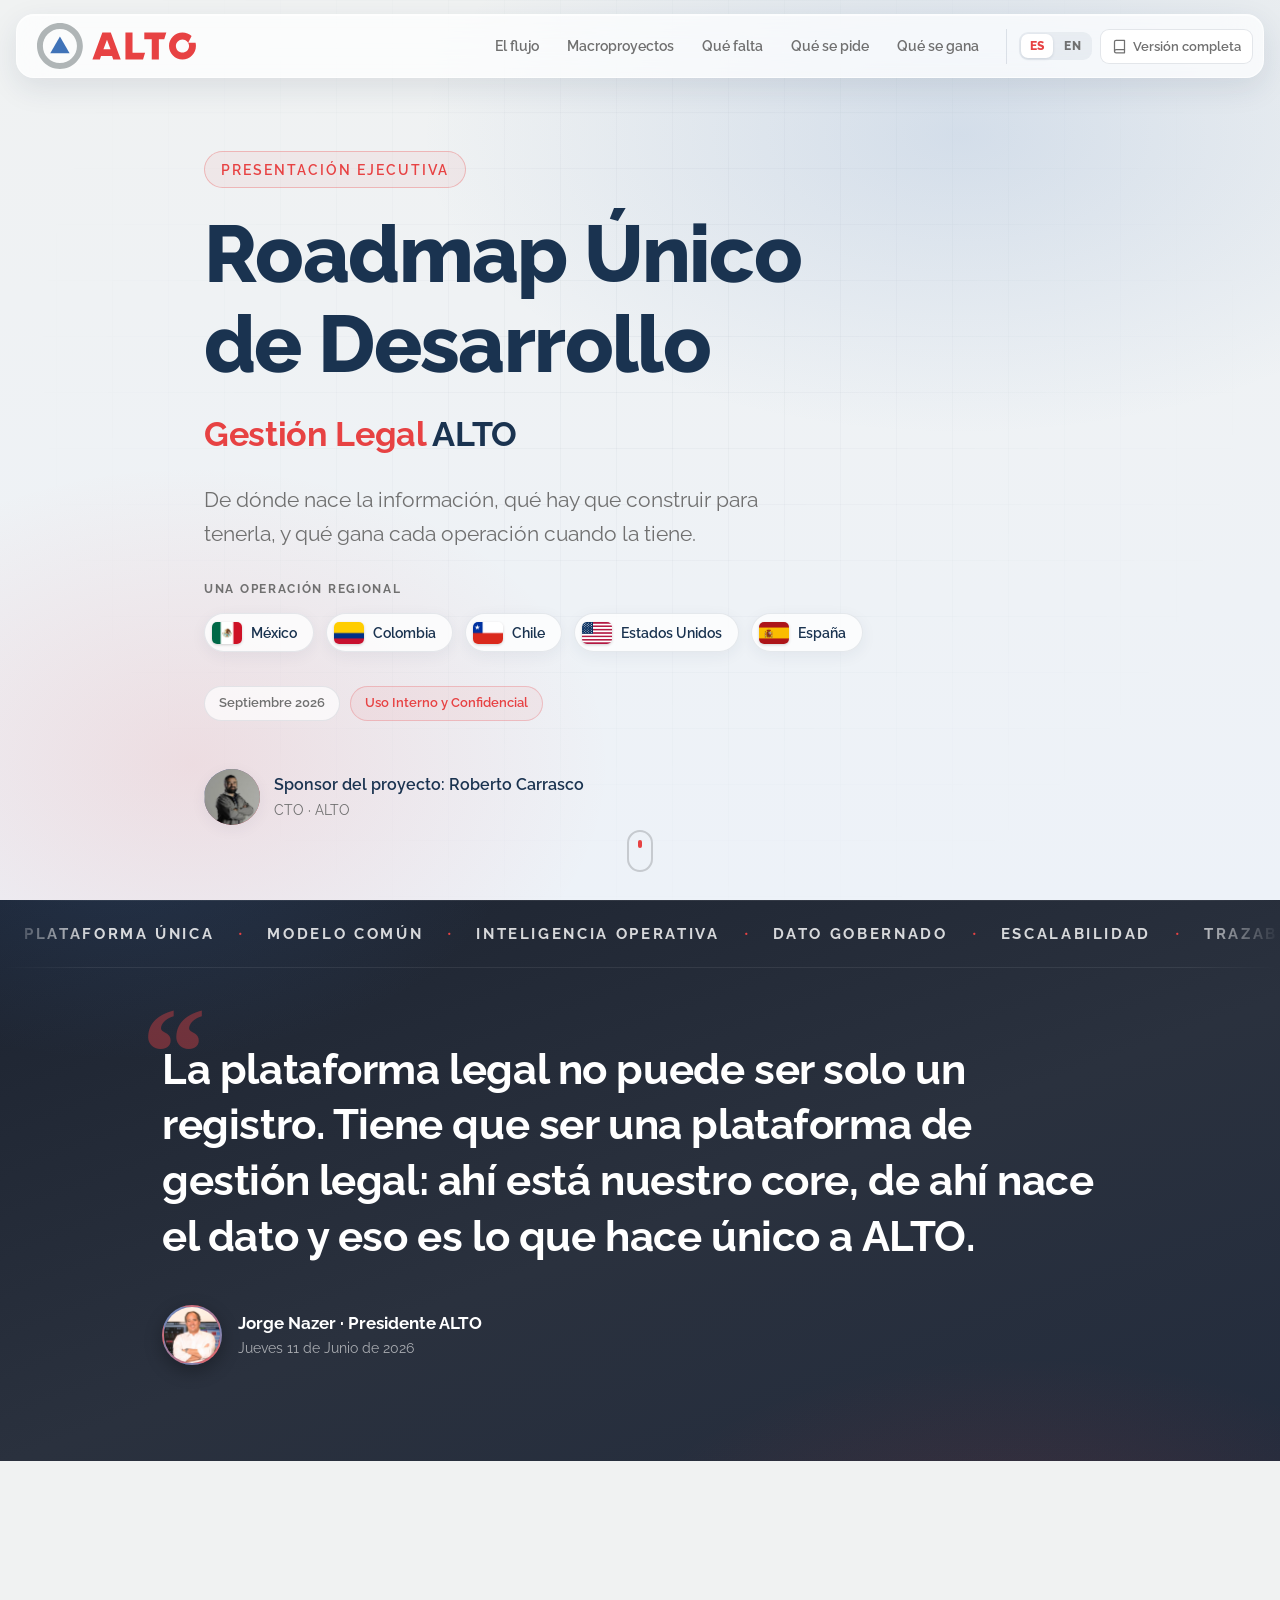
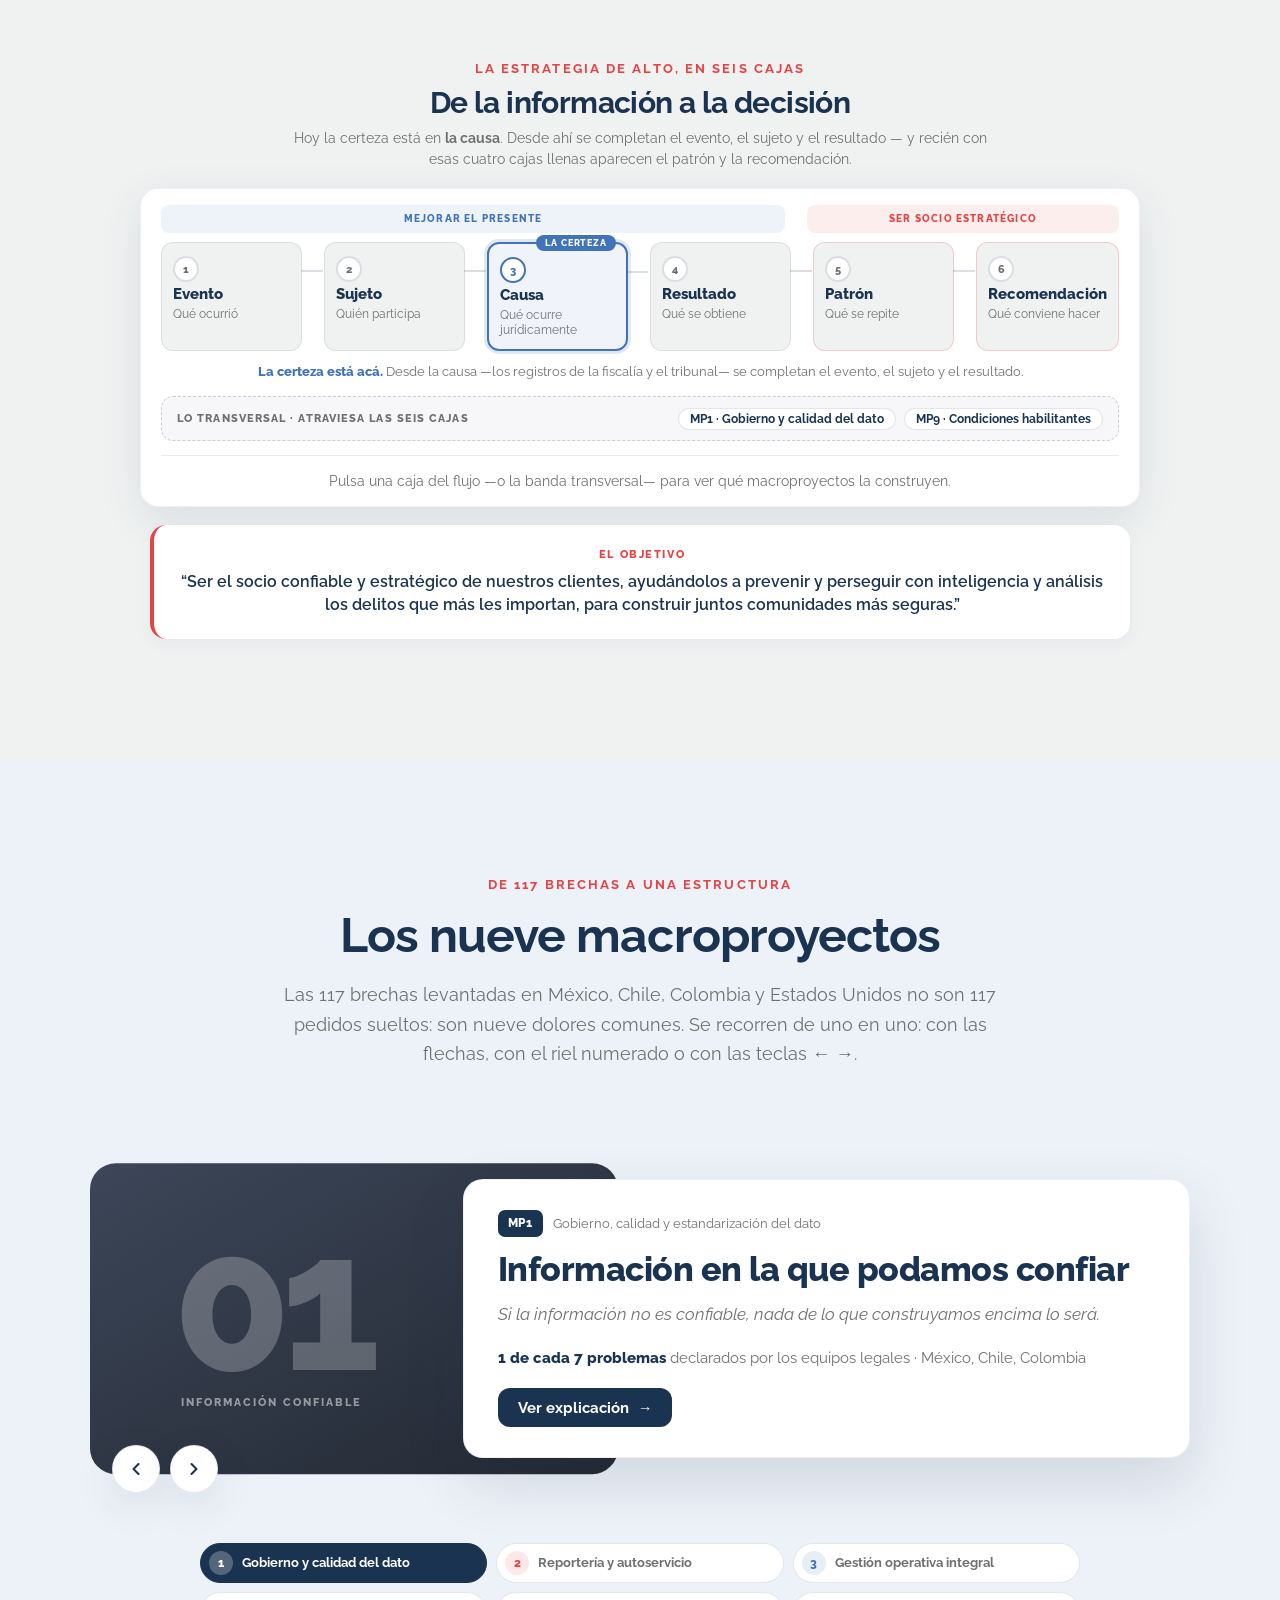
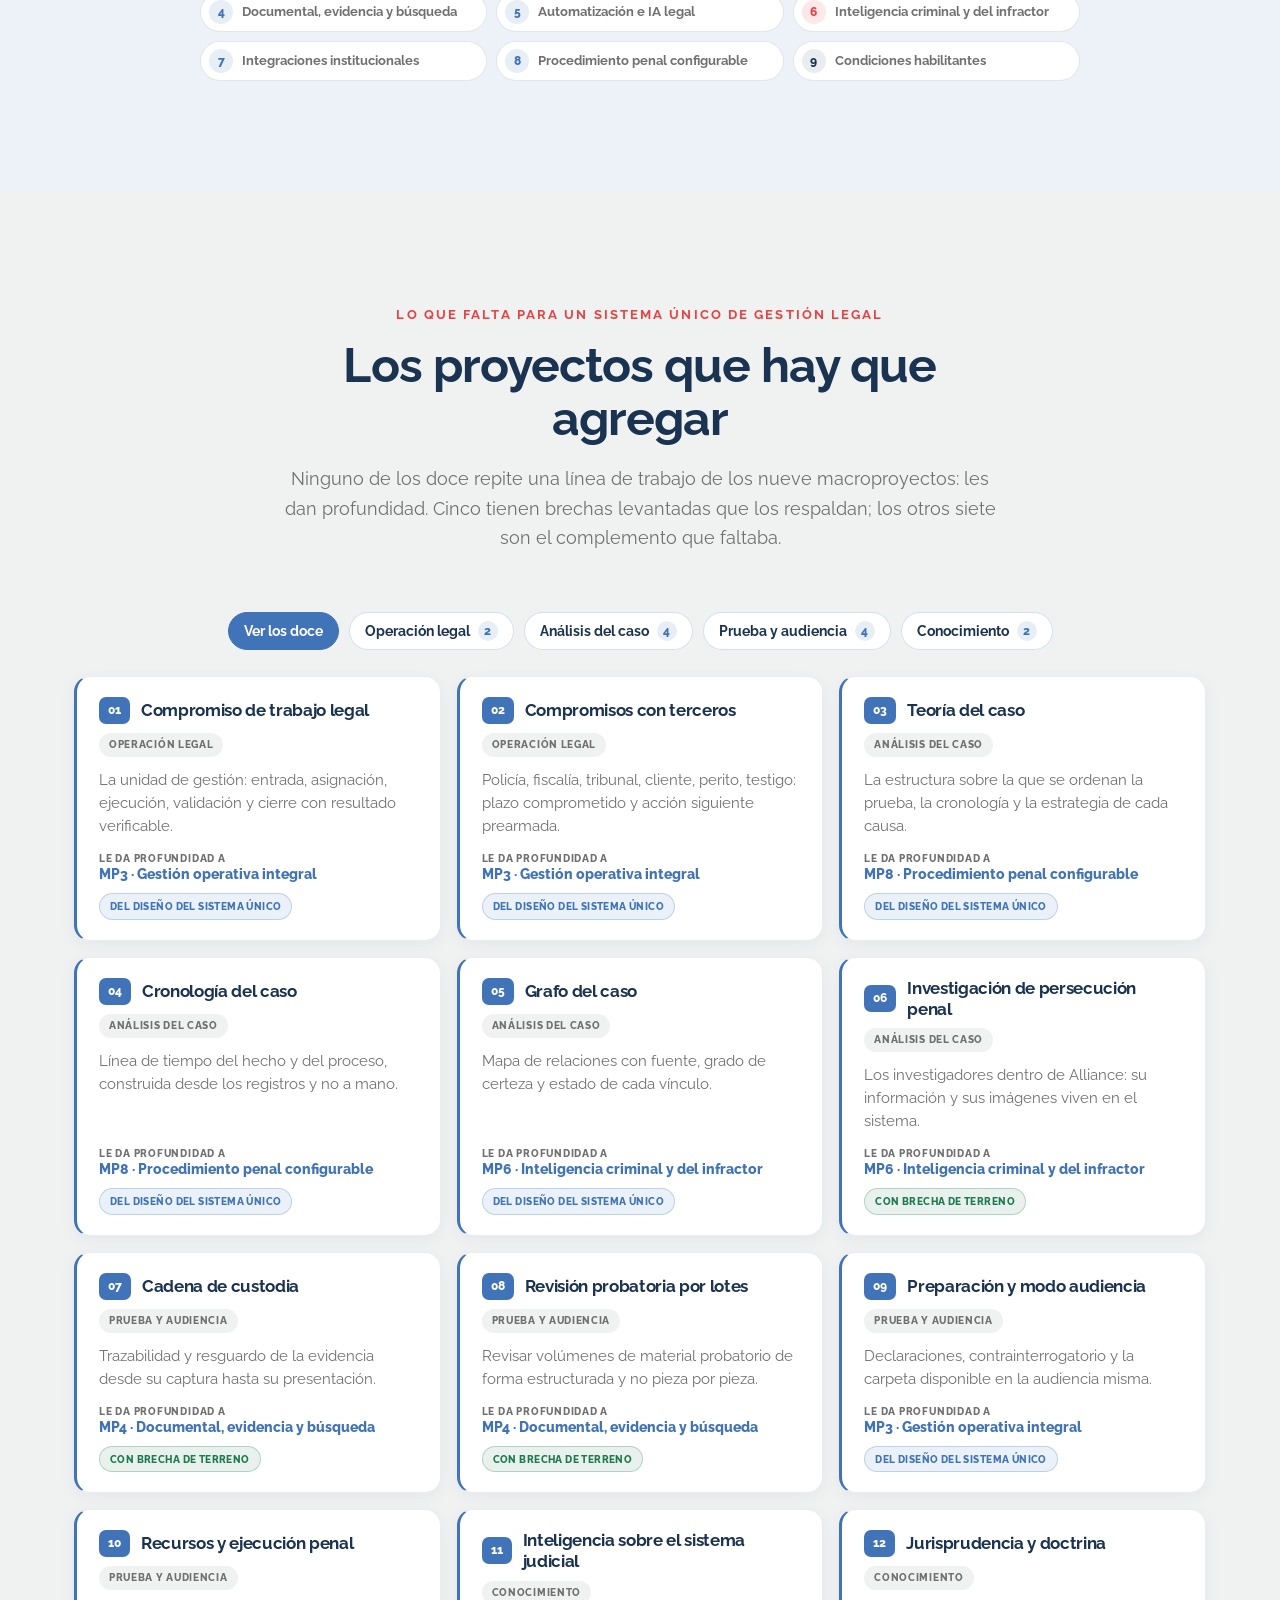
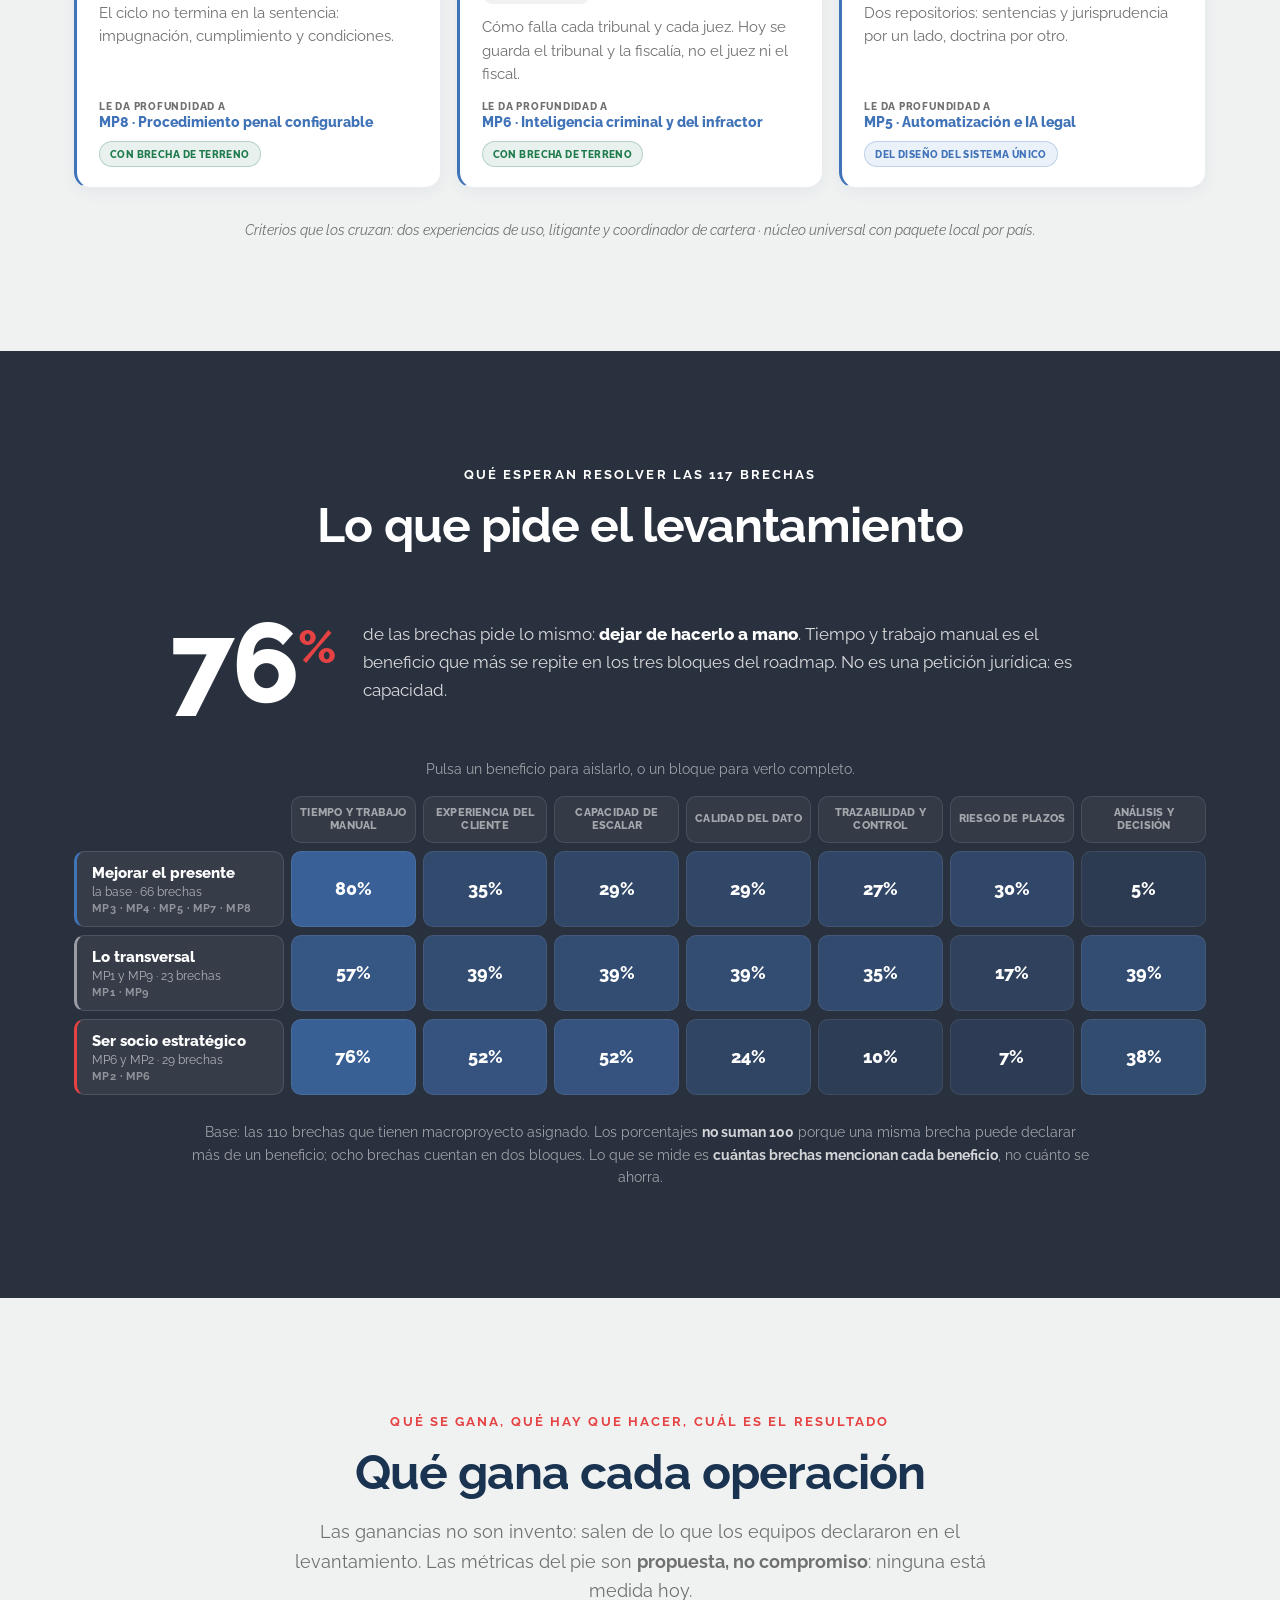
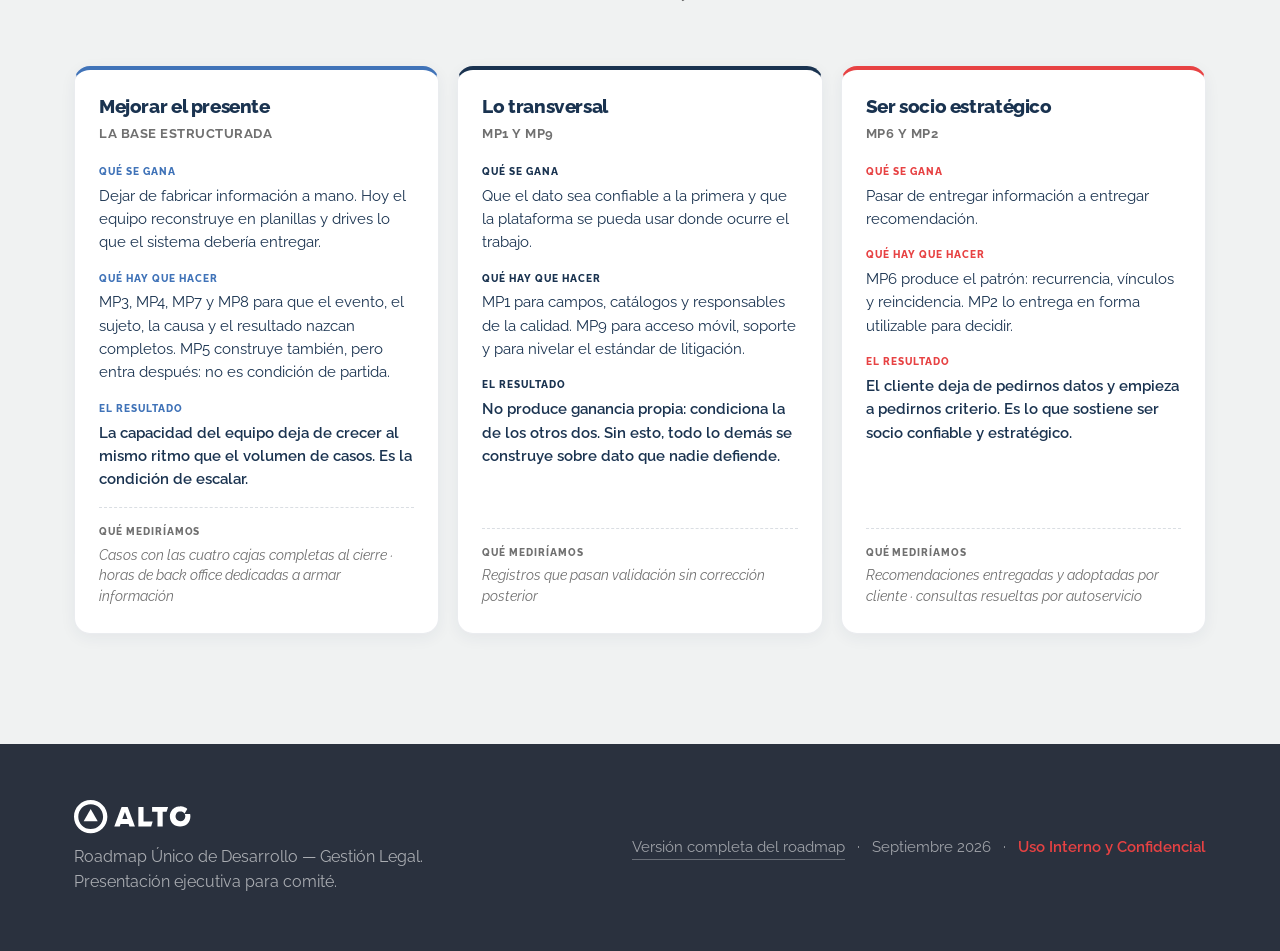
==== commit a90cdf17: "Fuera Alliance: se elimina la lámina 10 y su botón Era un desarrollo que no llegó a puerto. Sale la " ====
--- a/presentacion.html
+++ b/presentacion.html
@@ -38,10 +38,6 @@
       </nav>
       <div class="nav-actions">
         <div class="lang-toggle" id="langToggle"><button type="button" data-l="es">ES</button><button type="button" data-l="en">EN</button></div>
-        <a class="btn header-alliance" href="alliance.html">
-          <svg width="16" height="16" viewBox="0 0 24 24" fill="none" stroke="currentColor" stroke-width="2" stroke-linecap="round" stroke-linejoin="round" aria-hidden="true"><rect x="3" y="14" width="7" height="7"/><rect x="14" y="14" width="7" height="7"/><rect x="8.5" y="3" width="7" height="7"/></svg>
-          <span data-t="navAlliance">Alliance</span>
-        </a>
         <a class="btn header-respaldo" href="index.html" title="Roadmap completo, con las 117 brechas">
           <svg width="16" height="16" viewBox="0 0 24 24" fill="none" stroke="currentColor" stroke-width="2" stroke-linecap="round" stroke-linejoin="round" aria-hidden="true"><path d="M4 19.5A2.5 2.5 0 0 1 6.5 17H20"/><path d="M6.5 2H20v20H6.5A2.5 2.5 0 0 1 4 19.5v-15A2.5 2.5 0 0 1 6.5 2z"/></svg>
           <span data-t="navRespaldo">Versión completa</span>
--- a/v2.css
+++ b/v2.css
@@ -8,14 +8,13 @@
 /* ---- Botones del header propios de la v2 ----
    Replican el tamaño de .header-glosario / .header-tax de styles.css,
    que están pensados para caber en la barra sin romper la línea. ---- */
-.header-alliance, .header-respaldo {
+.header-respaldo {
   gap: 6px; font-size: 0.82rem; font-weight: 600; white-space: nowrap;
   padding: 6px 11px; border-radius: 9px; text-decoration: none;
   color: var(--text); background: var(--white); border: 1px solid rgba(26,51,80,0.12);
 }
-.header-alliance svg, .header-respaldo svg { width: 15px; height: 15px; flex-shrink: 0; color: var(--primary); }
-.header-alliance:hover, .header-respaldo:hover { border-color: var(--primary); color: var(--primary); background: rgba(64,115,184,0.08); transform: none; box-shadow: none; }
-.header-alliance.active { border-color: var(--primary); background: rgba(64,115,184,0.10); color: var(--primary); }
+.header-respaldo svg { width: 15px; height: 15px; flex-shrink: 0; color: var(--primary); }
+.header-respaldo:hover { border-color: var(--primary); color: var(--primary); background: rgba(64,115,184,0.08); transform: none; box-shadow: none; }
 .header-respaldo { color: var(--text-secondary); }
 .header-respaldo svg { color: var(--text-secondary); }
 .footer-link { color: inherit; text-decoration: none; border-bottom: 1px solid rgba(255,255,255,0.3); }
@@ -110,26 +109,31 @@
 .fn-panel-t { margin: 0; font-size: 1.15rem; color: var(--text); }
 .fn-reset { margin-left: auto; font-family: var(--font); font-size: 0.78rem; font-weight: 700; color: var(--primary); background: none; border: 1px solid rgba(64,115,184,0.3); border-radius: 20px; padding: 5px 13px; cursor: pointer; transition: background 0.2s ease, color 0.2s ease; }
 .fn-reset:hover { background: var(--primary); color: var(--white); }
-.fn-mps { display: grid; grid-template-columns: repeat(auto-fit, minmax(235px, 1fr)); gap: 10px; }
+.fn-mps { display: grid; grid-template-columns: repeat(auto-fit, minmax(178px, 1fr)); gap: 9px; }
 .fn-mp { display: flex; flex-direction: column; gap: 4px; text-align: left; font-family: var(--font); cursor: pointer; background: var(--white); border: 1px solid rgba(64,115,184,0.22); border-radius: 12px; padding: 12px 14px; transition: transform 0.16s ease, box-shadow 0.18s ease, border-color 0.2s ease; }
 @keyframes fnMpEntra { from { opacity: 0; transform: translateY(14px); } to { opacity: 1; transform: none; } }
 .fn-card.abierto .fn-mp { animation: fnMpEntra 0.45s cubic-bezier(0.2, 0.7, 0.2, 1) both; animation-delay: var(--d, 0ms); }
 .fn-mp:hover { transform: translateY(-2px); box-shadow: var(--shadow-sm); border-color: var(--primary); }
 .fn-mp:focus-visible { outline: 2px solid var(--primary); outline-offset: 2px; }
 .fn-mp-id { font-size: 0.7rem; font-weight: 800; letter-spacing: 0.05em; color: var(--secondary); }
-.fn-mp-name { font-size: 0.98rem; font-weight: 700; color: var(--text); line-height: 1.25; }
+.fn-mp-name { font-size: 0.92rem; font-weight: 700; color: var(--text); line-height: 1.25; }
 .fn-mp-rol { font-size: 0.85rem; color: var(--text-secondary); line-height: 1.45; }
 .fn-panel-note { margin: 14px 0 0; font-size: 0.88rem; color: var(--text-secondary); font-style: italic; }
 
-/* La causa como fuente: el trazado que muestra que desde ahí se completan
-   el evento, el sujeto y el resultado. */
-.fn-cajas-wrap { position: relative; }
-.fn-cajas-wrap.con-rayos { padding-bottom: 58px; }
-.fn-rayos { position: absolute; inset: 0; width: 100%; height: 100%; overflow: visible; pointer-events: none; color: var(--primary); }
-.fn-rayos-g path { fill: none; stroke: var(--primary); stroke-width: 2; stroke-dasharray: 5 4; opacity: 0.75; }
-.fn-caja.fuente { border-color: var(--primary); background: rgba(64,115,184,0.07); box-shadow: 0 0 0 3px rgba(64,115,184,0.12); }
-.fn-caja.fuente .fn-caja-n { border-color: var(--primary); color: var(--primary); }
-.fn-fuente-pie { position: absolute; left: 0; right: 0; bottom: 0; margin: 0; text-align: center; font-size: 0.84rem; line-height: 1.4; color: var(--text-secondary); }
+/* La causa es el cuadro más importante de la lámina: va marcado siempre, con
+   borde y anillo propios y un rótulo. El relleno lo sigue mandando el estado
+   activo —si no, al encenderse la zona quedaba con texto blanco sobre claro. */
+.fn-caja.fuente { border-width: 2px; border-color: var(--primary); box-shadow: 0 0 0 3px rgba(64,115,184,0.16); }
+.fn-caja.fuente:not(.active) { background: rgba(64,115,184,0.08); }
+.fn-caja.fuente.active { box-shadow: 0 0 0 3px rgba(64,115,184,0.38); }
+.fn-caja.fuente:not(.active) .fn-caja-n { border-color: var(--primary); color: var(--primary); }
+.fn-caja-tag {
+  position: absolute; top: -9px; right: 10px;
+  font-size: 0.56rem; font-weight: 800; letter-spacing: 0.1em; text-transform: uppercase;
+  color: var(--white); background: var(--primary); border-radius: 20px; padding: 3px 9px;
+  white-space: nowrap; pointer-events: none;
+}
+.fn-fuente-pie { margin: 14px 0 0; text-align: center; font-size: 0.86rem; line-height: 1.45; color: var(--text-secondary); }
 .fn-fuente-pie strong { color: var(--primary); font-weight: 800; }
 
 /* El objetivo estratégico, que cierra la lámina 4 */
@@ -139,20 +143,61 @@
 .objetivo-note { font-size: 0.9rem; color: var(--text-secondary); font-style: italic; margin: 0; }
 
 /* El flujo entero tiene que caber en una pantalla: es la lámina que se
-   presenta y se explica sin hacer scroll. */
+   presenta y se explica sin hacer scroll. Por eso la sección ocupa el alto
+   del viewport y los tamaños y espacios se achican con él — así entra tanto
+   en un portátil chico como en una pantalla de sala. */
 #flujo { padding-top: 88px; padding-bottom: 44px; }
 #flujo .section-head { margin-bottom: 20px; }
 #flujo .section-head h2 { font-size: clamp(1.55rem, 3.1vw, 2.25rem); margin-bottom: 10px; }
 #flujo .section-head .lead { font-size: 0.97rem; line-height: 1.55; max-width: 780px; }
-#flujo .flow-nav { padding: 18px 20px 16px; }
-#flujo .fn-panel { margin-top: 14px; padding-top: 14px; }
-#flujo .objetivo-band { margin-top: 18px; padding: 16px 26px; max-width: 980px; }
-#flujo .objetivo-label { margin-bottom: 7px; }
-#flujo .objetivo-text { font-size: clamp(0.92rem, 1.5vw, 1.02rem); line-height: 1.5; margin-bottom: 6px; }
-#flujo .objetivo-note { font-size: 0.84rem; }
-@media (min-height: 760px) and (min-width: 1061px) {
-  #flujo { min-height: 100vh; display: flex; align-items: center; }
+
+@media (min-width: 1061px) {
+  #flujo {
+    min-height: 100svh; display: grid; align-content: safe center;
+    padding-top: calc(var(--header-h) + 1.6vh);
+    padding-bottom: 2vh;
+  }
   #flujo > .container { width: 100%; }
+
+  #flujo .section-head { margin-bottom: clamp(10px, 2vh, 22px); }
+  #flujo .section-head .kicker { margin-bottom: clamp(4px, 0.8vh, 8px); }
+  #flujo .section-head h2 { font-size: clamp(1.2rem, 3.3vh, 2.25rem); margin-bottom: clamp(4px, 1vh, 10px); }
+  #flujo .section-head .lead { font-size: clamp(0.8rem, 1.65vh, 0.97rem); line-height: 1.5; }
+
+  #flujo .flow-nav { padding: clamp(11px, 1.8vh, 20px) 20px clamp(9px, 1.5vh, 17px); }
+  #flujo .fn-arcs { margin-bottom: clamp(5px, 1vh, 10px); }
+  #flujo .fn-arc { padding: clamp(3px, 0.7vh, 6px) 10px; font-size: clamp(0.56rem, 1.1vh, 0.65rem); }
+  #flujo .fn-caja { padding: clamp(9px, 1.4vh, 14px) 11px clamp(8px, 1.2vh, 12px); }
+  #flujo .fn-caja-t { font-size: clamp(0.78rem, 1.65vh, 0.92rem); }
+  #flujo .fn-caja-s { font-size: clamp(0.63rem, 1.3vh, 0.74rem); }
+  #flujo .fn-caja-n { width: clamp(20px, 3.4vh, 26px); height: clamp(20px, 3.4vh, 26px); font-size: clamp(0.6rem, 1.25vh, 0.72rem); }
+  #flujo .fn-caja:not(:last-child)::after { top: clamp(19px, 3.1vh, 27px); }
+
+  #flujo .fn-fuente-pie { margin-top: clamp(7px, 1.4vh, 14px); font-size: clamp(0.72rem, 1.45vh, 0.86rem); }
+  #flujo .fn-band { margin-top: clamp(8px, 1.5vh, 14px); padding: clamp(6px, 1.2vh, 11px) 15px; }
+  #flujo .fn-panel { margin-top: clamp(8px, 1.5vh, 18px); padding-top: clamp(8px, 1.5vh, 18px); }
+  #flujo .fn-panel-head { margin-bottom: clamp(7px, 1.3vh, 14px); }
+  #flujo .fn-mp { padding: clamp(7px, 1.3vh, 12px) 14px; }
+  #flujo .fn-mp-rol { font-size: clamp(0.72rem, 1.45vh, 0.85rem); }
+  #flujo .fn-panel-note { margin-top: clamp(7px, 1.3vh, 14px); font-size: clamp(0.74rem, 1.45vh, 0.88rem); }
+  #flujo .fn-card-body { max-height: 34vh; }
+
+  #flujo .objetivo-band { margin-top: clamp(10px, 2vh, 22px); padding: clamp(10px, 1.7vh, 18px) 26px; max-width: 980px; }
+  #flujo .objetivo-label { margin-bottom: clamp(4px, 0.8vh, 8px); }
+  #flujo .objetivo-text { font-size: clamp(0.82rem, 1.85vh, 1.02rem); line-height: 1.45; margin-bottom: clamp(3px, 0.7vh, 7px); }
+  #flujo .objetivo-note { font-size: clamp(0.7rem, 1.35vh, 0.84rem); }
+
+  /* El panel tiene que entrar junto con todo lo demás: el rol se limita a dos
+     líneas y la nota y el objetivo van más apretados. */
+  #flujo .fn-mp-rol {
+    display: -webkit-box; -webkit-line-clamp: 2; -webkit-box-orient: vertical;
+    overflow: hidden; line-height: 1.35;
+  }
+  #flujo .fn-panel-note { font-size: clamp(0.68rem, 1.3vh, 0.8rem); line-height: 1.4; }
+  #flujo .fn-mps { gap: clamp(6px, 1vh, 9px); }
+  #flujo .objetivo-text { line-height: 1.4; }
+  #flujo .objetivo-note { display: none; }
+  #flujo .section-head .lead { font-size: clamp(0.78rem, 1.55vh, 0.93rem); }
 }
 
 /* ============================================================
@@ -195,8 +240,11 @@
 /* Capa 2 · el número gigante, que al pasar por encima se transforma en el
    ícono del macroproyecto (o al tocarlo, en pantalla táctil). */
 .mps-visual {
+  /* La forma de color mide 48% del ancho, pero la tarjeta se le monta encima
+     desde el 34%: el número se centra en la franja que queda a la vista, no en
+     la forma completa, o se le come la mitad derecha. */
   position: absolute; left: 0; top: 50%; transform: translateY(-50%); z-index: 2;
-  width: 48%; height: 82%; display: grid; place-items: center; align-content: center;
+  width: 33%; height: 82%; display: grid; place-items: center; align-content: center;
   background: none; border: 0; padding: 0; cursor: pointer; font-family: var(--font);
 }
 .mps-visual:focus-visible { outline: 2px solid var(--white); outline-offset: -6px; border-radius: 26px; }
@@ -452,8 +500,8 @@
   .mtz-v-num { font-size: 1rem; }
 }
 @media (max-width: 1000px) {
-  .header-alliance span, .header-respaldo span { display: none; }
-  .header-alliance, .header-respaldo { padding: 8px; }
+  .header-respaldo span { display: none; }
+  .header-respaldo { padding: 8px; }
 }
 @media (max-width: 760px) {
   .flow-nav { padding: 18px 16px; }
@@ -503,63 +551,3 @@
   .mps-slide.entra-der .mps-ghost, .mps-slide.entra-izq .mps-ghost { animation: none; }
   .fn-caja, .fn-mp, .mps-dot, .mps-nav { transition: none; }
 }
-
-/* ============================================================
-   Alliance · Central de Operaciones Legales (lámina 10)
-   Tres pisos: arriba el socio estratégico, al medio la base
-   estructurada y abajo los transversales que sostienen todo.
-   Texto y posiciones son los de la lámina; aquí solo es diseño.
-   ============================================================ */
-.al-hero .section-head h2 { line-height: 1.1; }
-.al-h2-sub { display: inline-block; font-size: 0.52em; font-weight: 700; letter-spacing: 0.06em; text-transform: uppercase; color: var(--text-secondary); margin-top: 8px; }
-
-.al-map { display: flex; flex-direction: column; gap: 4px; max-width: 1060px; margin: 0 auto; }
-
-.al-piso { background: var(--white); border: 1px solid rgba(26,51,80,0.09); border-radius: var(--radius-card); padding: 26px 28px; box-shadow: var(--shadow-sm); }
-.al-piso.al-cima { border-top: 4px solid var(--secondary); }
-.al-piso.al-base { border-top: 4px solid var(--primary); }
-.al-piso.al-trans { background: var(--bg-dark); border: 0; }
-
-.al-piso-head { margin-bottom: 18px; }
-.al-piso-t { margin: 0 0 3px; font-size: 1.3rem; font-weight: 800; color: var(--text); }
-.al-piso-s { font-size: 0.78rem; font-weight: 700; letter-spacing: 0.06em; text-transform: uppercase; color: var(--text-secondary); }
-
-.al-cajas { display: grid; gap: 12px; margin-bottom: 22px; }
-.al-cajas.dos { grid-template-columns: repeat(2, 1fr); }
-.al-cajas.cuatro { grid-template-columns: repeat(4, 1fr); }
-.al-caja { display: flex; flex-direction: column; gap: 4px; background: rgba(64,115,184,0.07); border: 1px solid rgba(64,115,184,0.22); border-radius: 12px; padding: 14px 16px; }
-.al-caja.alta { background: rgba(231,66,67,0.07); border-color: rgba(231,66,67,0.24); }
-.al-caja-n { font-size: 0.64rem; font-weight: 800; letter-spacing: 0.08em; text-transform: uppercase; color: var(--text-secondary); }
-.al-caja-t { font-size: 1.02rem; font-weight: 800; color: var(--text); }
-.al-caja-s { font-size: 0.78rem; color: var(--text-secondary); }
-
-.al-con-label { display: block; font-size: 0.64rem; font-weight: 800; letter-spacing: 0.1em; text-transform: uppercase; color: var(--text-secondary); margin-bottom: 11px; }
-.al-piso.al-trans .al-con-label { color: rgba(255,255,255,0.55); }
-.al-mps { display: grid; grid-template-columns: repeat(auto-fit, minmax(190px, 1fr)); gap: 12px; }
-.al-mp { background: var(--bg); border: 1px solid rgba(26,51,80,0.10); border-radius: 12px; padding: 13px 15px; }
-.al-piso.al-trans .al-mp { background: rgba(255,255,255,0.07); border-color: rgba(255,255,255,0.14); }
-.al-mp-head { display: flex; align-items: center; gap: 8px; margin-bottom: 6px; }
-.al-mp-id { font-size: 0.72rem; font-weight: 800; letter-spacing: 0.04em; color: var(--white); background: var(--primary); border-radius: 6px; padding: 3px 9px; }
-.al-piso.al-cima .al-mp-id { background: var(--secondary); }
-.al-piso.al-trans .al-mp-id { background: rgba(255,255,255,0.22); }
-.al-mp-mas { font-size: 0.68rem; font-weight: 800; color: var(--secondary); background: rgba(231,66,67,0.12); border: 1px solid rgba(231,66,67,0.28); border-radius: 20px; padding: 2px 8px; }
-.al-mp-lab { display: block; font-size: 0.88rem; font-weight: 700; line-height: 1.35; color: var(--text); }
-.al-piso.al-trans .al-mp-lab { color: var(--white); }
-.al-mp-agr { list-style: none; margin: 9px 0 0; padding: 9px 0 0; border-top: 1px dashed rgba(26,51,80,0.16); display: flex; flex-direction: column; gap: 4px; }
-.al-mp-agr li { font-size: 0.8rem; line-height: 1.35; color: var(--text-secondary); padding-left: 12px; position: relative; }
-.al-mp-agr li::before { content: '·'; position: absolute; left: 3px; font-weight: 800; }
-
-.al-puente { display: flex; align-items: center; justify-content: center; gap: 10px; padding: 14px 0; }
-.al-puente-flecha { color: var(--secondary); font-size: 1rem; }
-.al-puente-t { font-size: 0.88rem; font-weight: 700; color: var(--text-secondary); text-align: center; }
-
-.al-cierre { margin: 30px auto 0; max-width: 780px; text-align: center; font-size: 0.95rem; line-height: 1.6; color: var(--text-secondary); font-style: italic; }
-
-@media (max-width: 860px) {
-  .al-cajas.cuatro { grid-template-columns: repeat(2, 1fr); }
-  .al-piso { padding: 22px 18px; }
-}
-@media (max-width: 560px) {
-  .al-cajas.dos, .al-cajas.cuatro { grid-template-columns: 1fr; }
-  .al-mps { grid-template-columns: 1fr; }
-}
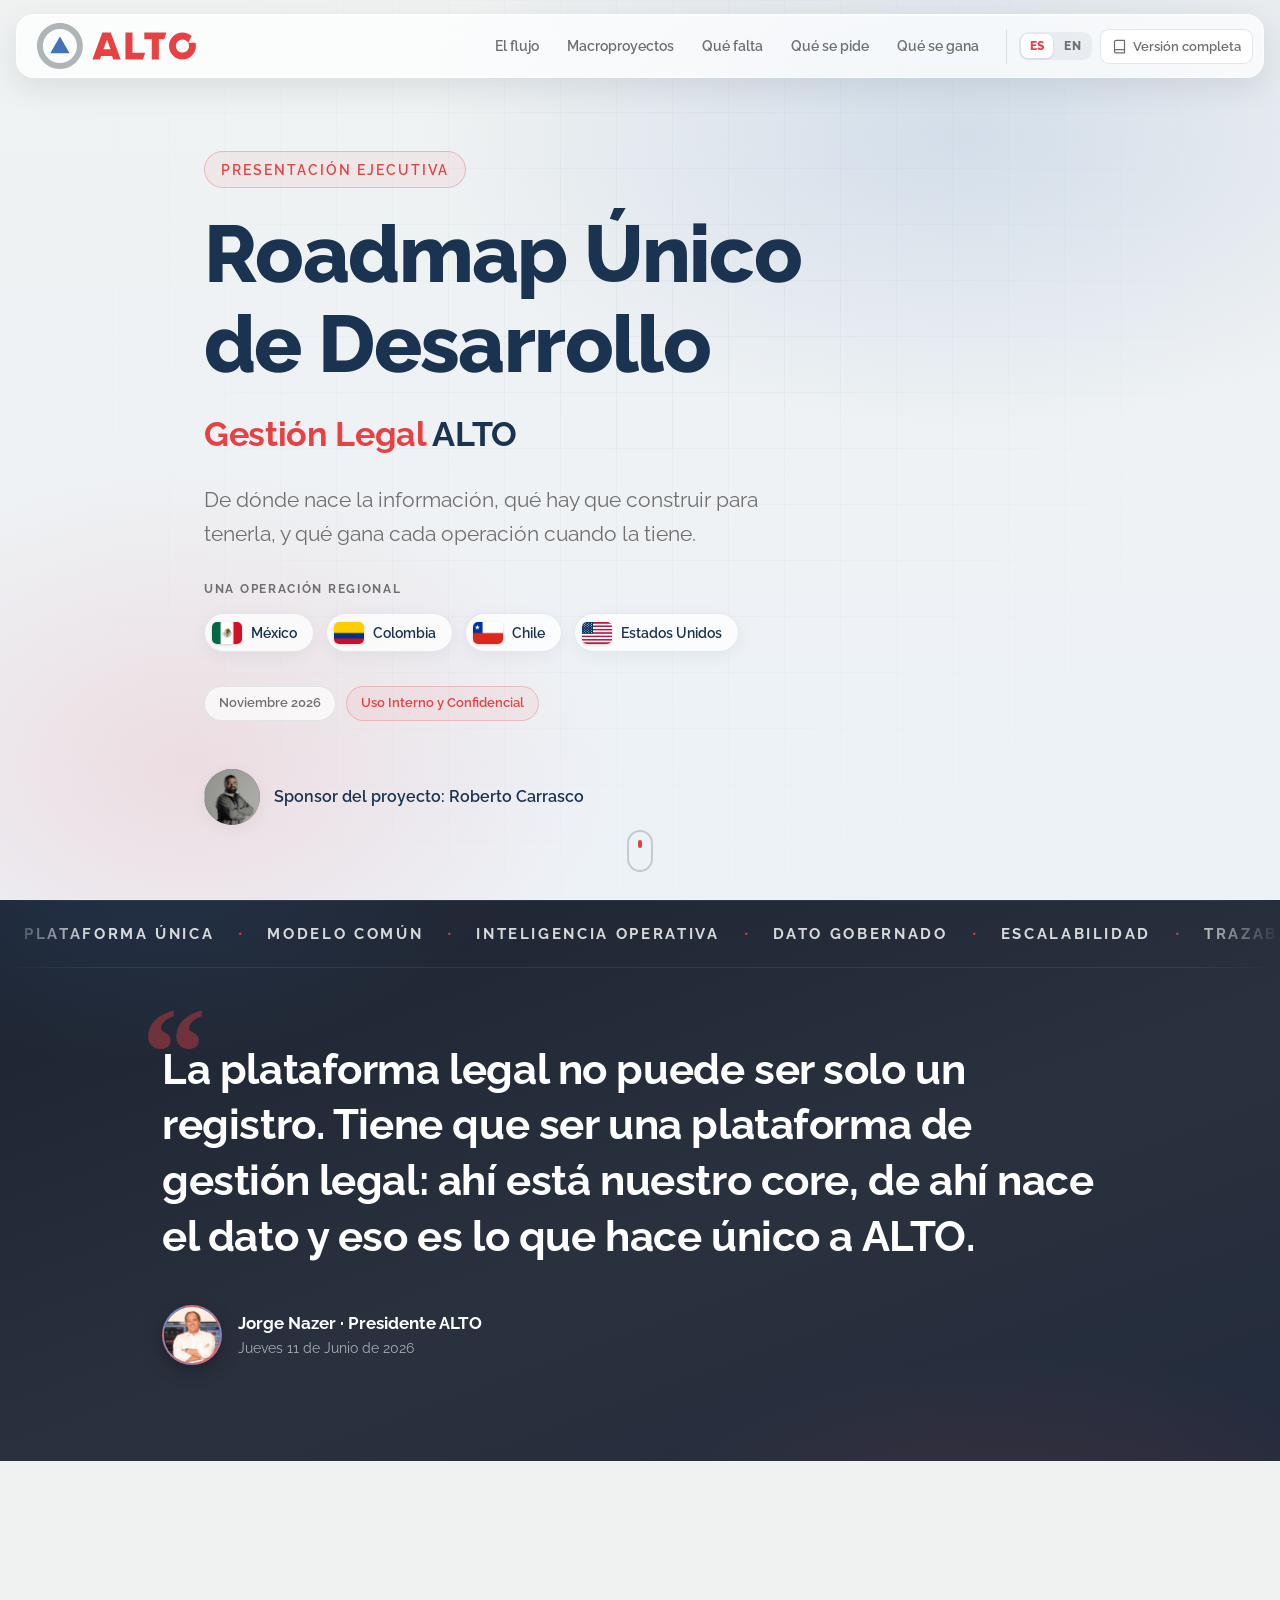
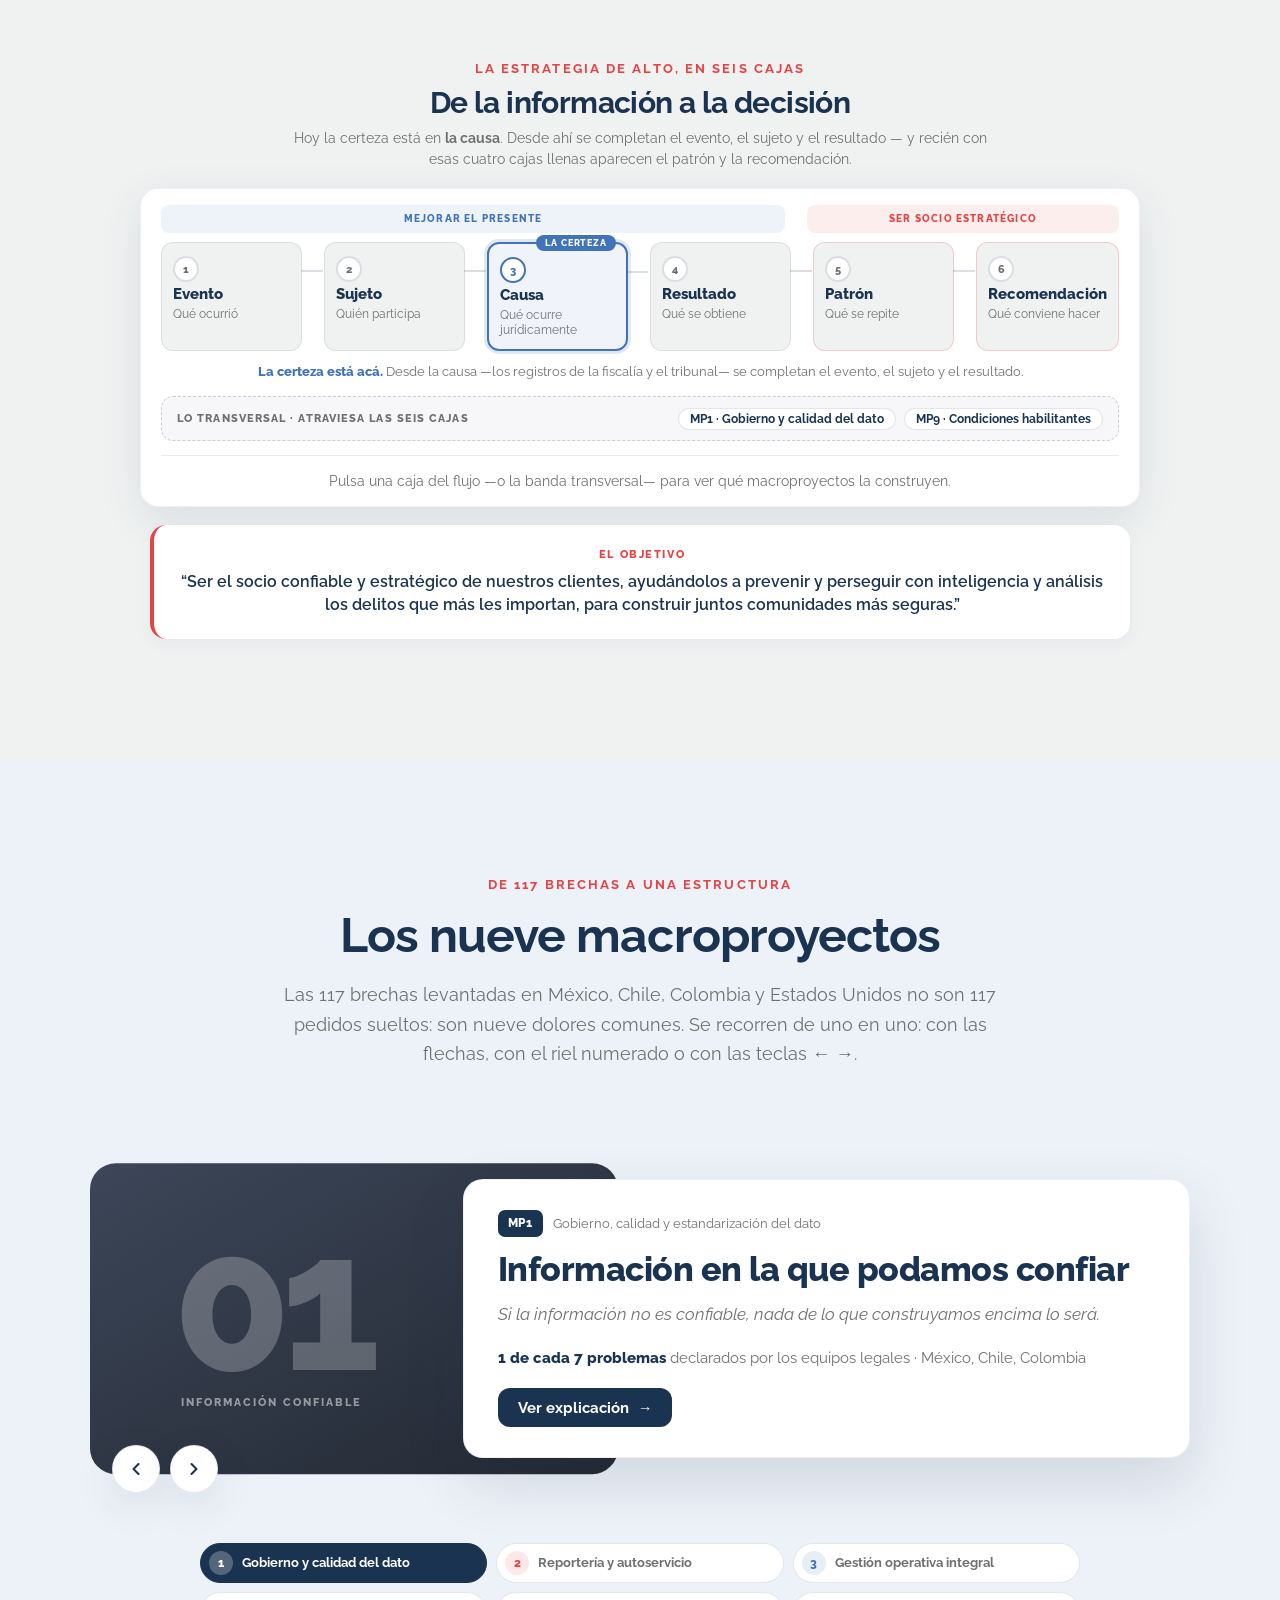
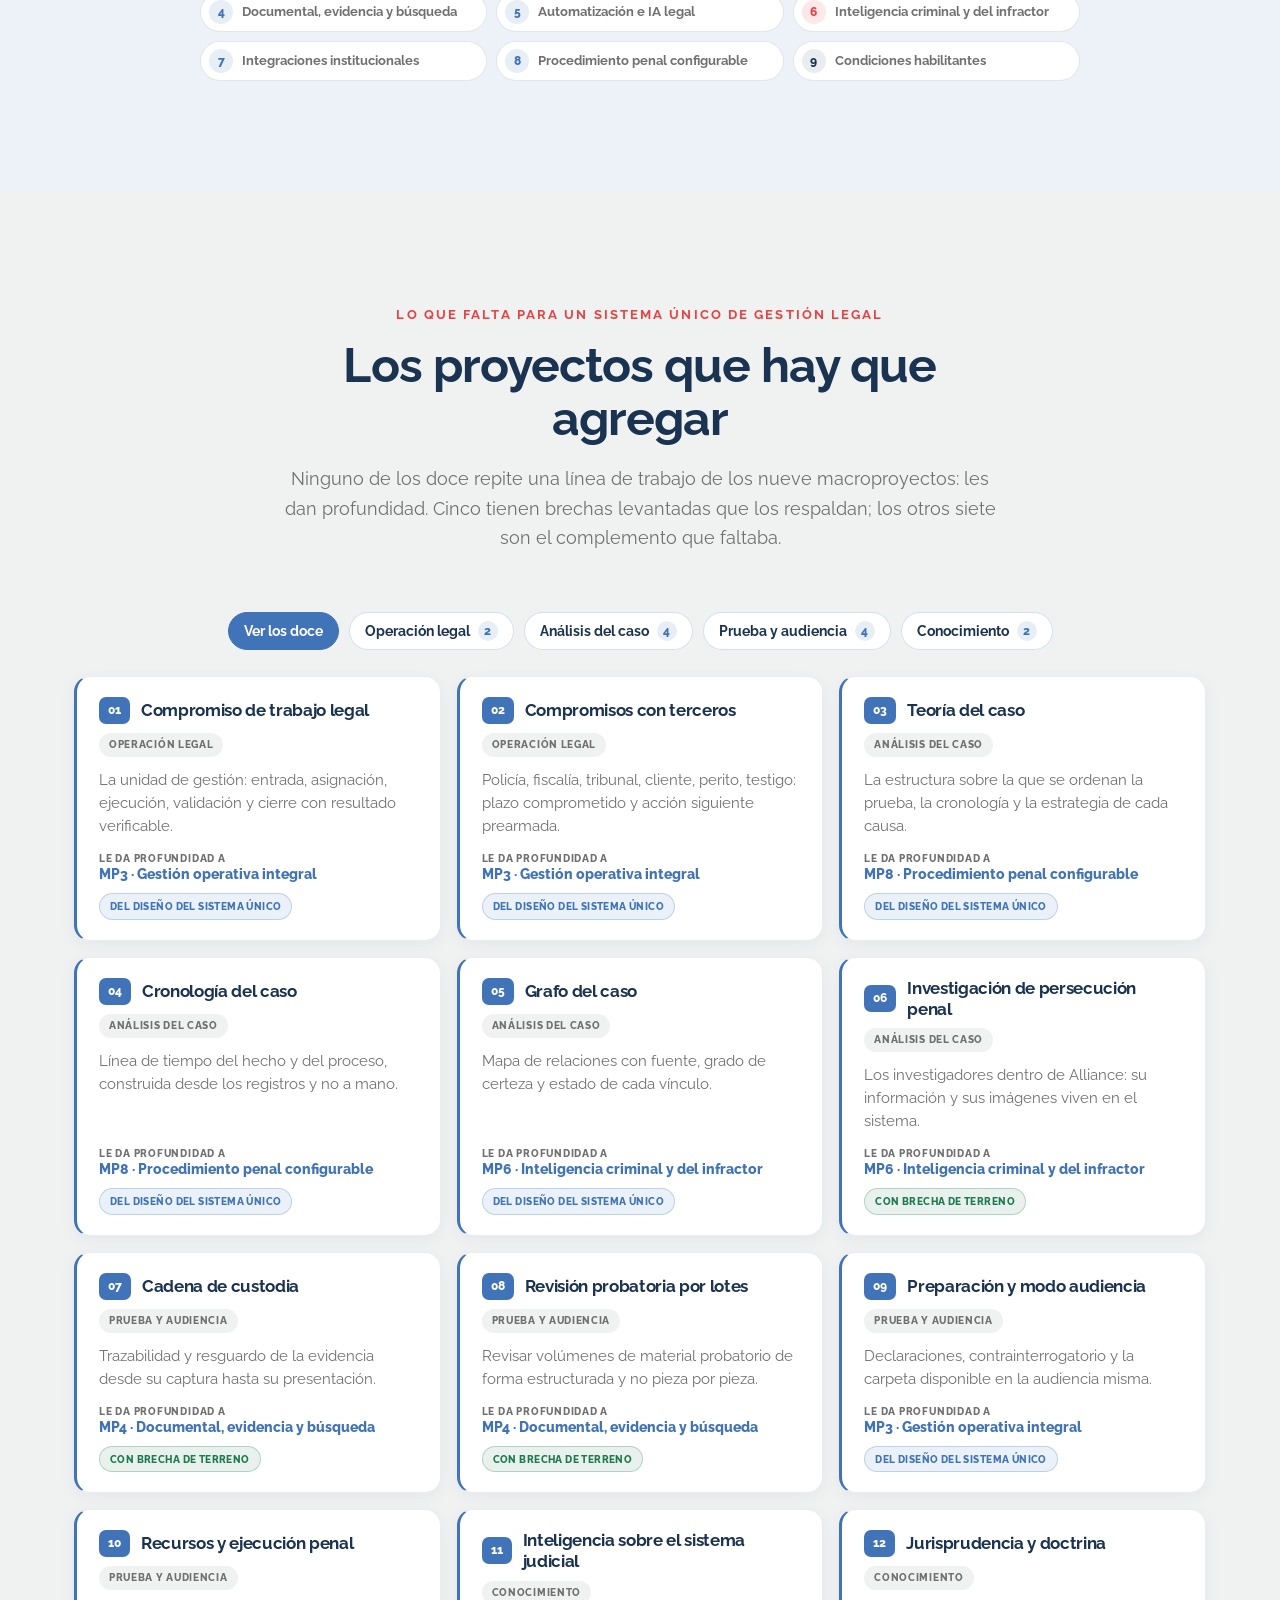
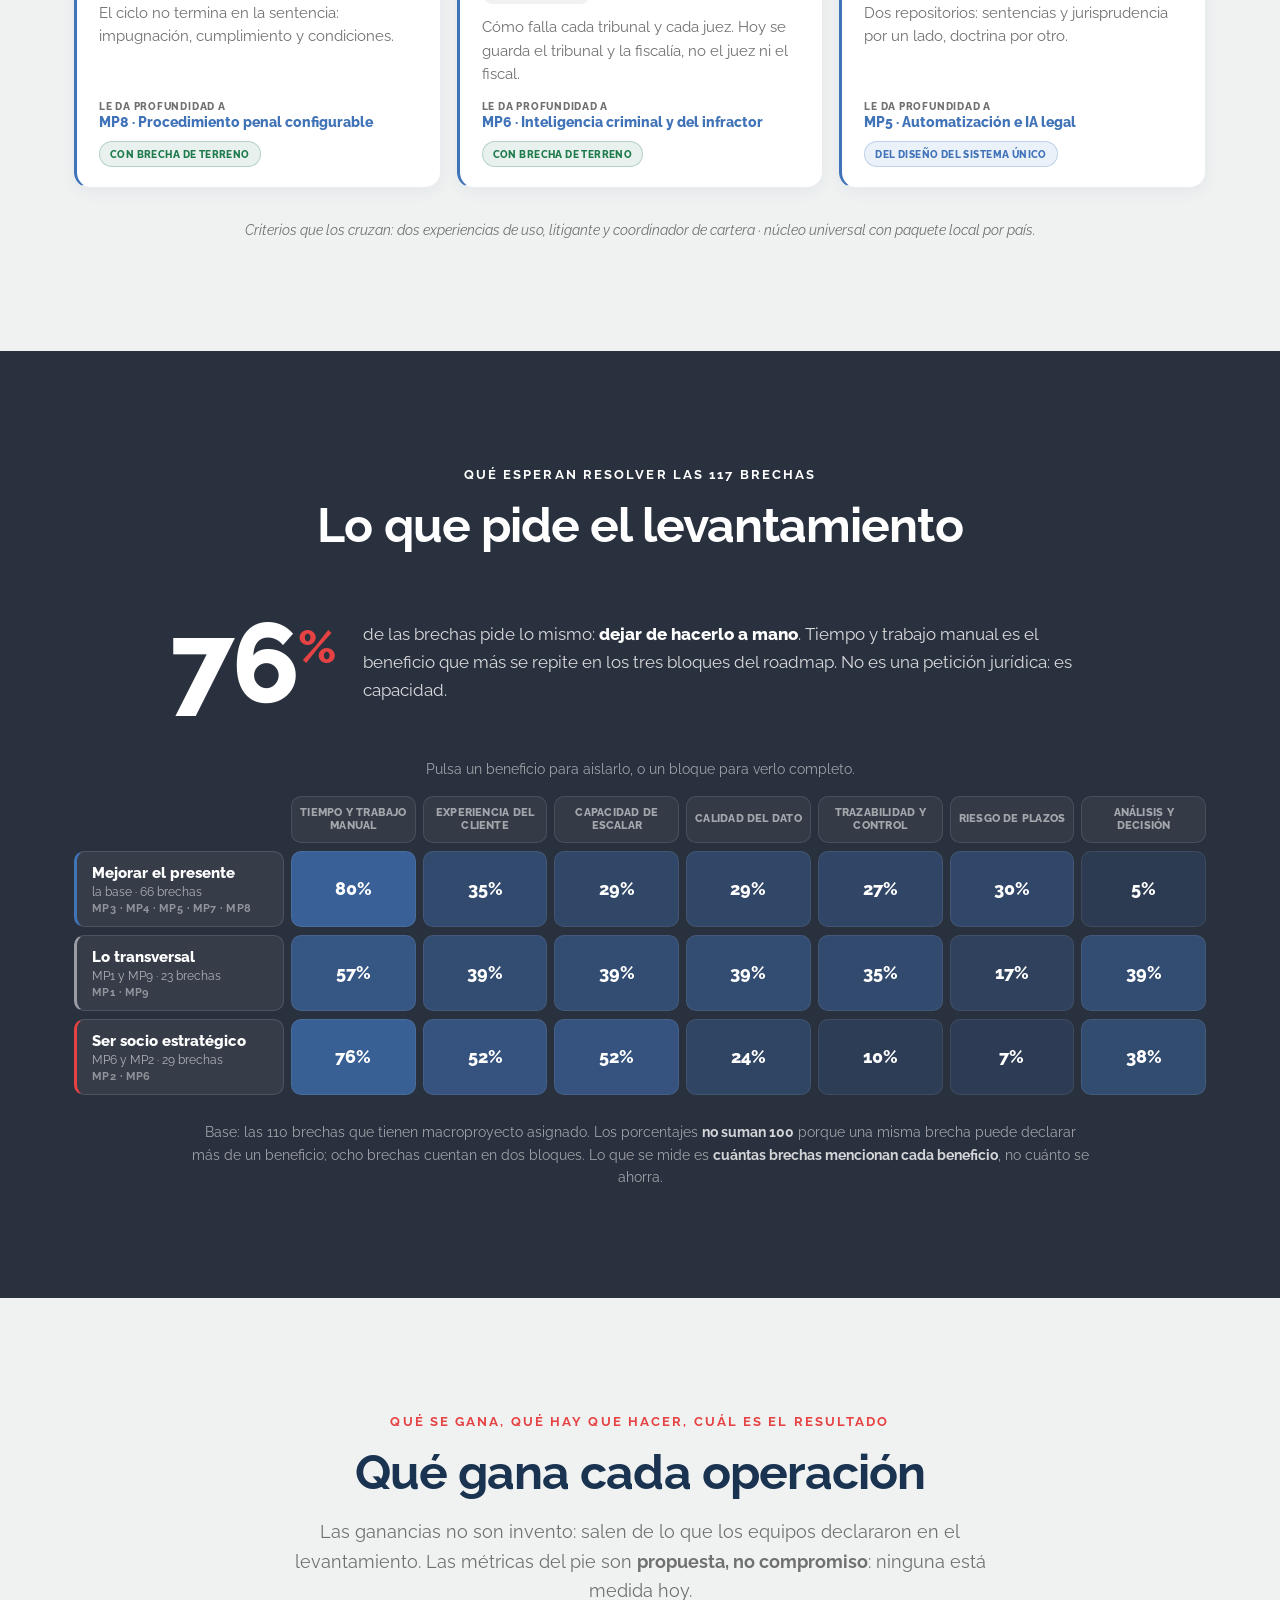
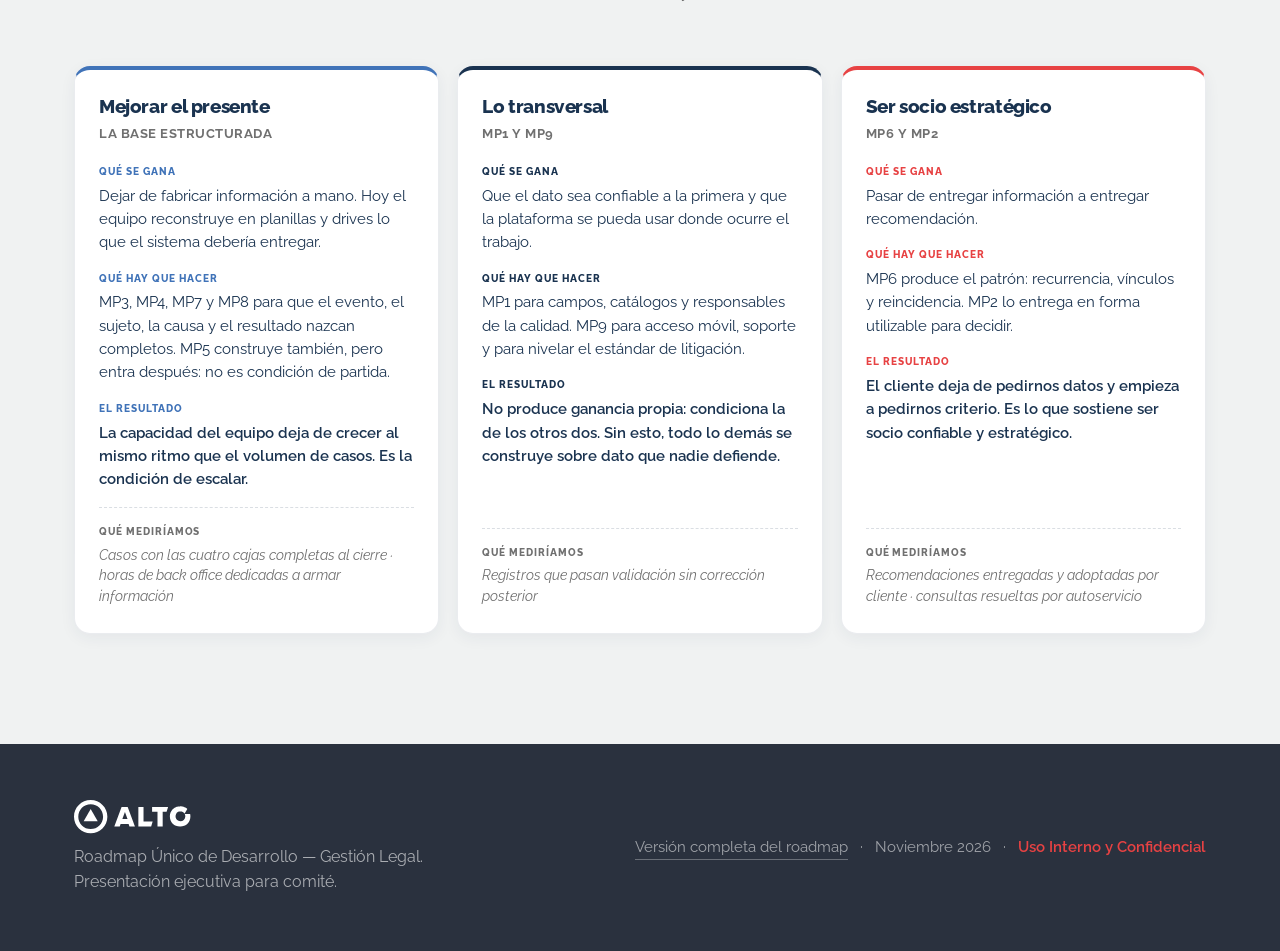
==== commit 0d2b68eb: "Portada: fuera España, fecha a noviembre 2026 y sin cargo bajo el sponsor Co-Authored-By: Claude Opu" ====
--- a/presentacion.html
+++ b/presentacion.html
@@ -66,12 +66,11 @@
             <span class="flag-chip"><img src="assets/flags/co.png" alt="Colombia flag" /><span data-i18n="flag.co">Colombia</span></span>
             <span class="flag-chip"><img src="assets/flags/cl.png" alt="Chile flag" /><span data-i18n="flag.cl">Chile</span></span>
             <span class="flag-chip"><img src="assets/flags/us.png" alt="United States flag" /><span data-i18n="flag.us">Estados Unidos</span></span>
-            <span class="flag-chip"><img src="assets/flags/es.png" alt="Spain flag" /><span data-i18n="flag.es">España</span></span>
           </div>
         </div>
 
         <div class="hero-tags" data-aos="fade-up" data-aos-delay="320">
-          <span class="hero-tag" data-i18n="hero.tagDate">Septiembre 2026</span>
+          <span class="hero-tag" data-i18n="hero.tagDate">Noviembre 2026</span>
           <span class="hero-tag confidential" data-i18n="hero.tagConf">Uso Interno y Confidencial</span>
         </div>
         <div class="presenter" data-aos="fade-up" data-aos-delay="380">
@@ -81,7 +80,7 @@
           </div>
           <div class="presenter-meta">
             <span class="presenter-name" data-i18n="hero.presenterName">Sponsor del proyecto: Roberto Carrasco</span>
-            <span class="presenter-role" data-i18n="hero.presenterRole">CTO · ALTO</span>
+            <span class="presenter-role" data-i18n="hero.presenterRole"></span>
           </div>
         </div>
       </div>
@@ -200,7 +199,7 @@
       <div class="footer-meta">
         <a href="index.html" class="footer-link" data-i18n="footer.link">Versión completa del roadmap</a>
         <span>·</span>
-        <span data-i18n="footer.date">Septiembre 2026</span>
+        <span data-i18n="footer.date">Noviembre 2026</span>
         <span>·</span>
         <span class="confidential-text" data-i18n="footer.conf">Uso Interno y Confidencial</span>
       </div>
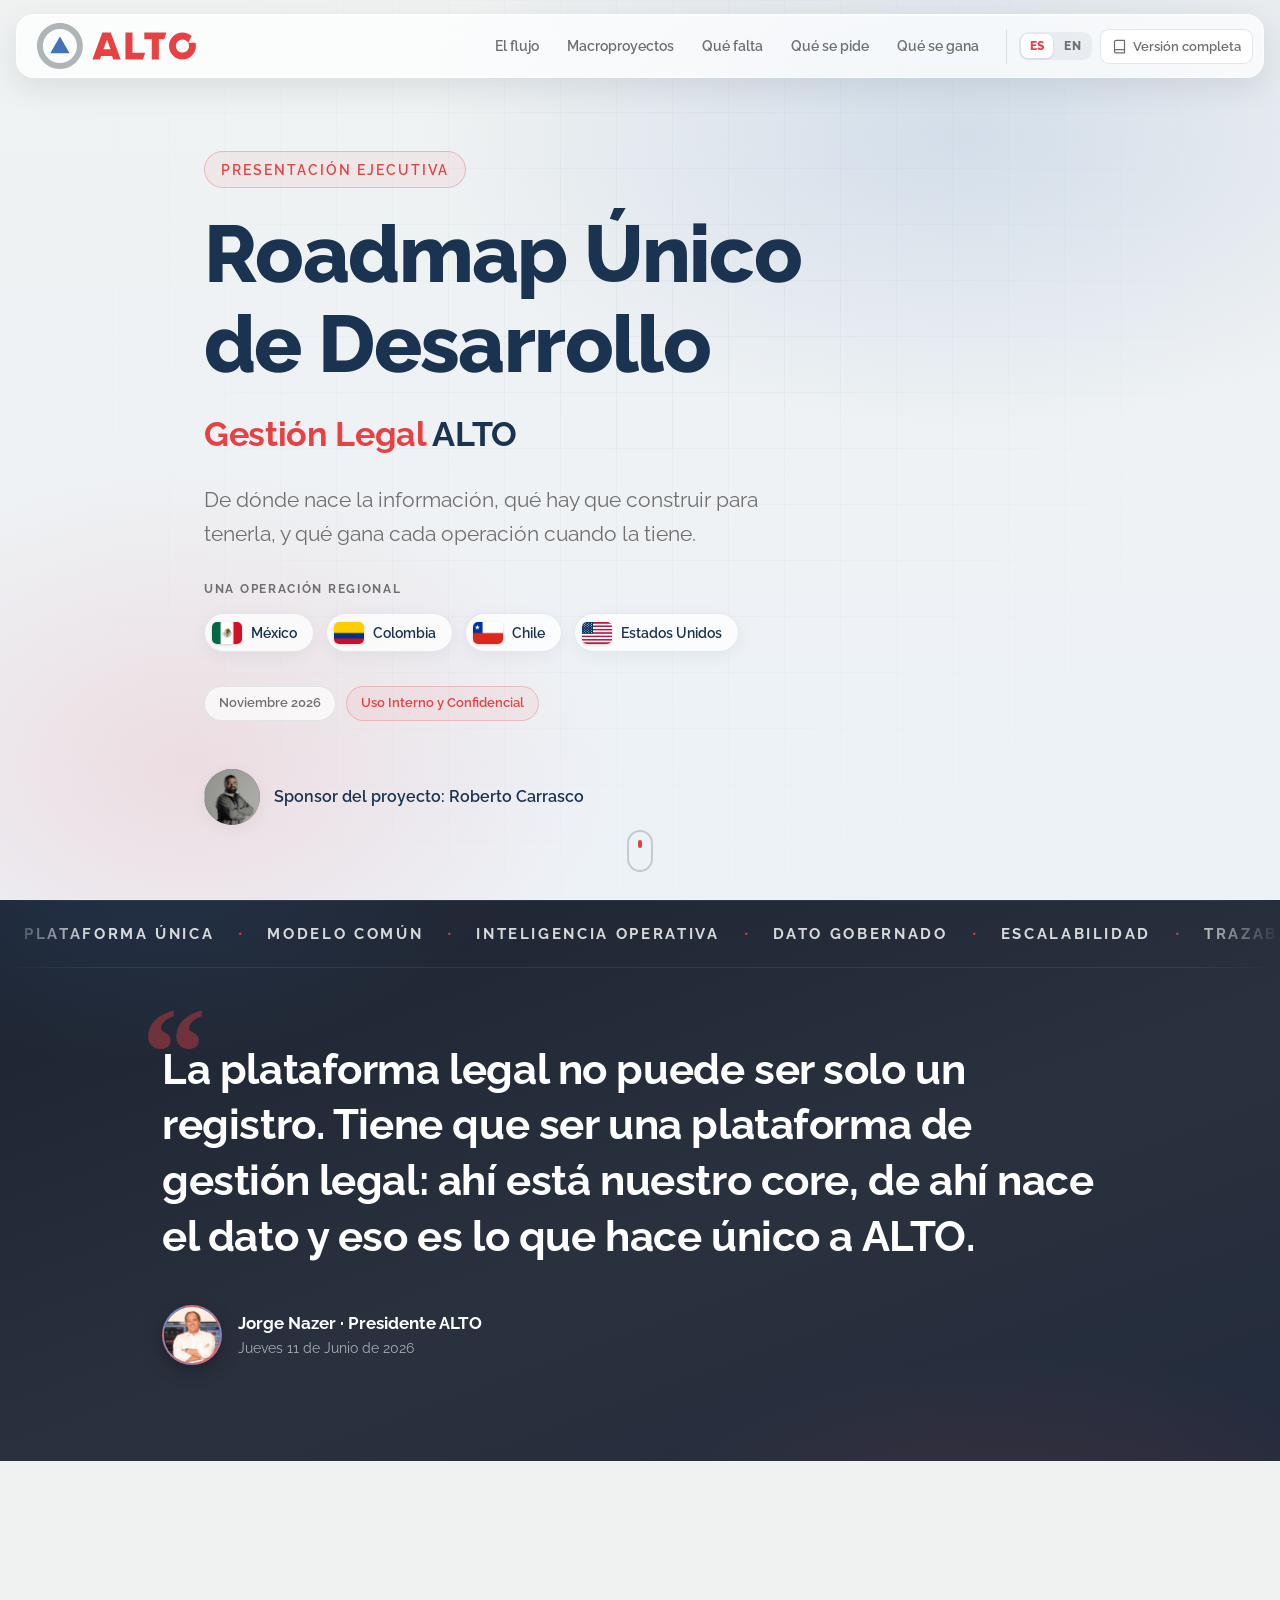
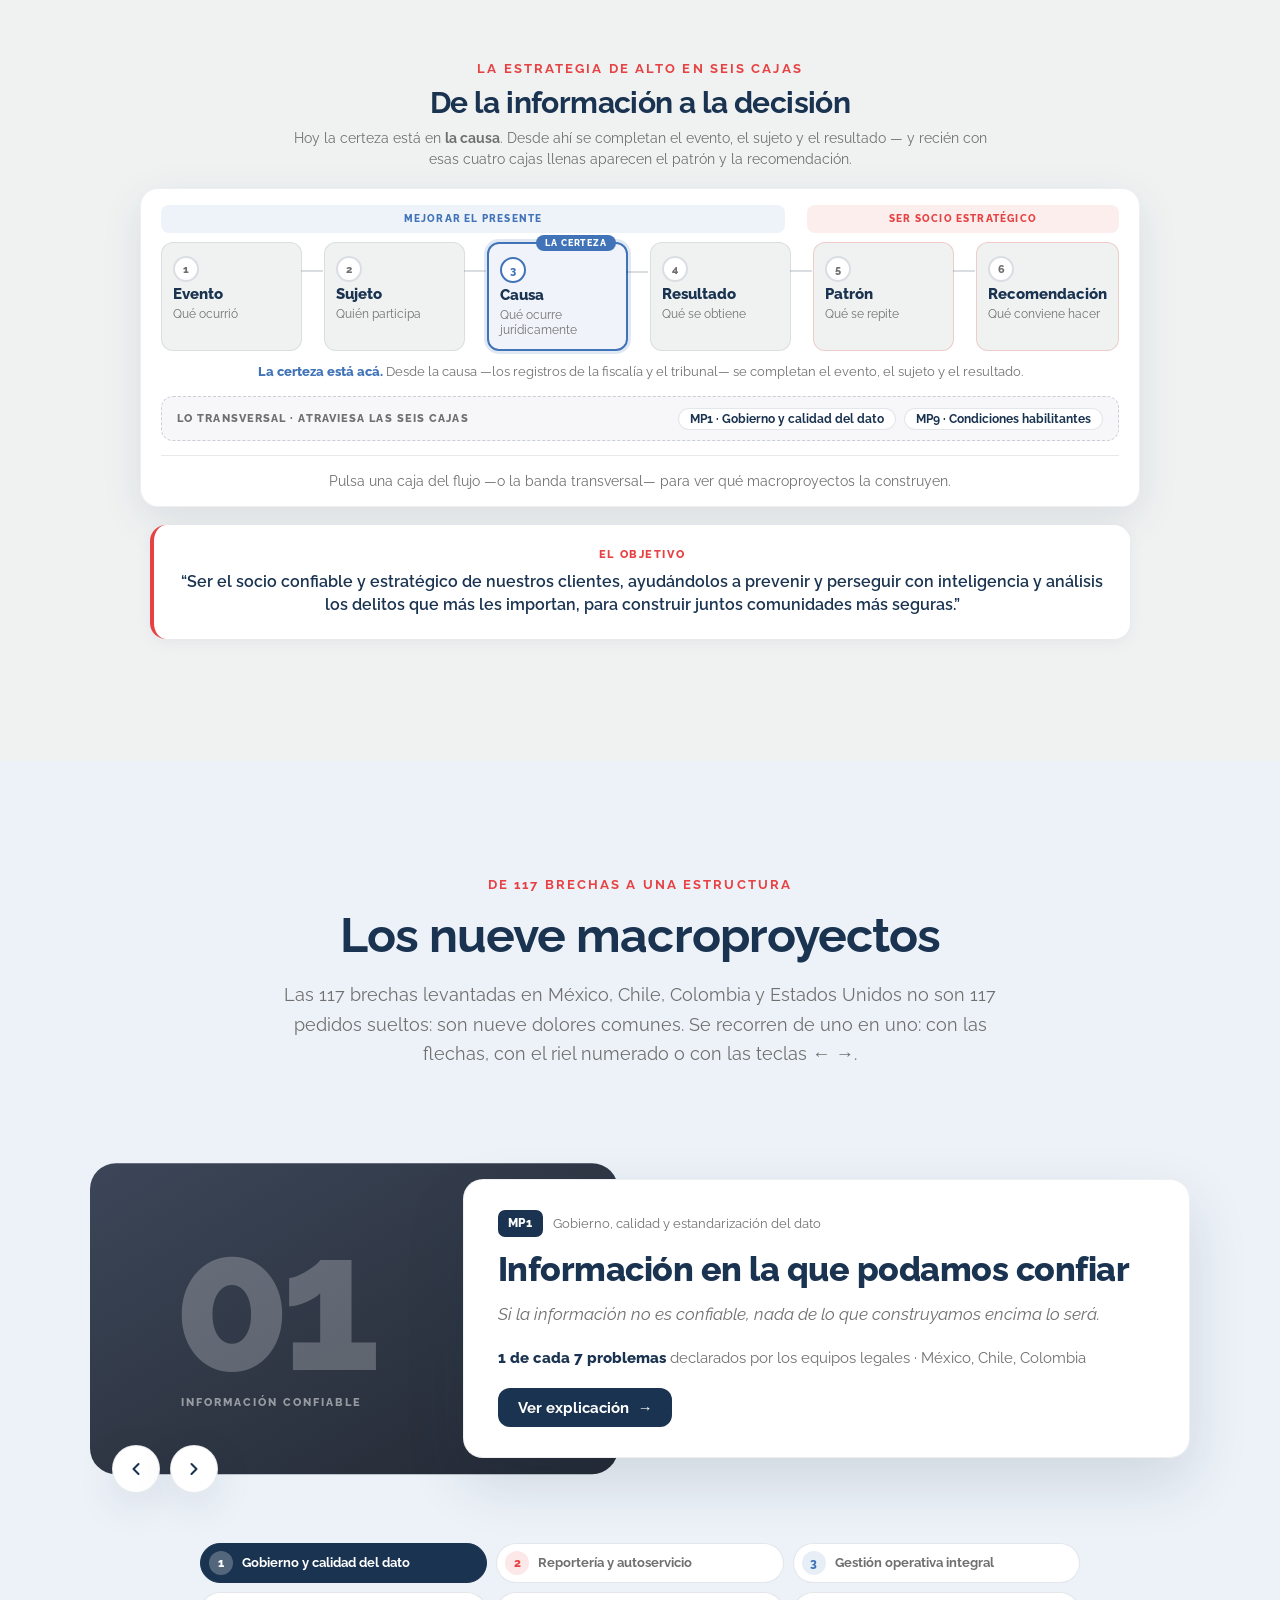
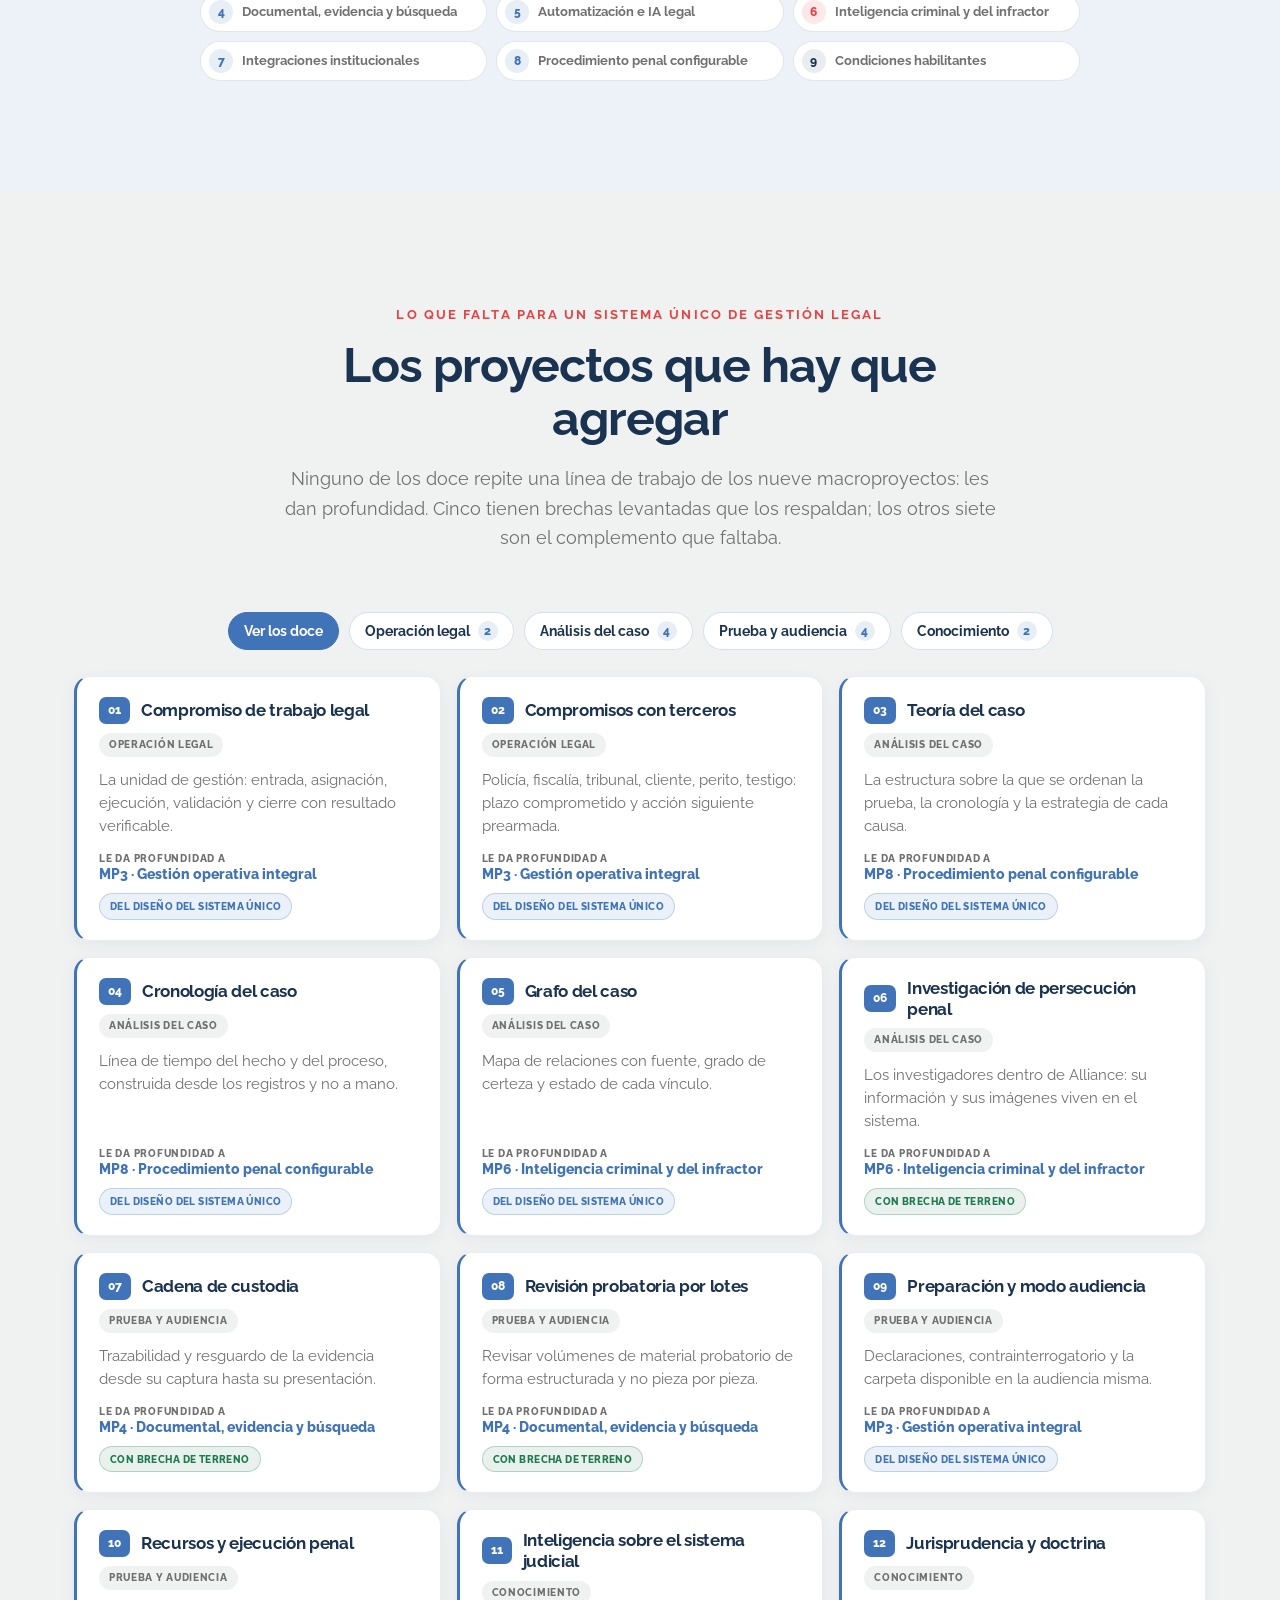
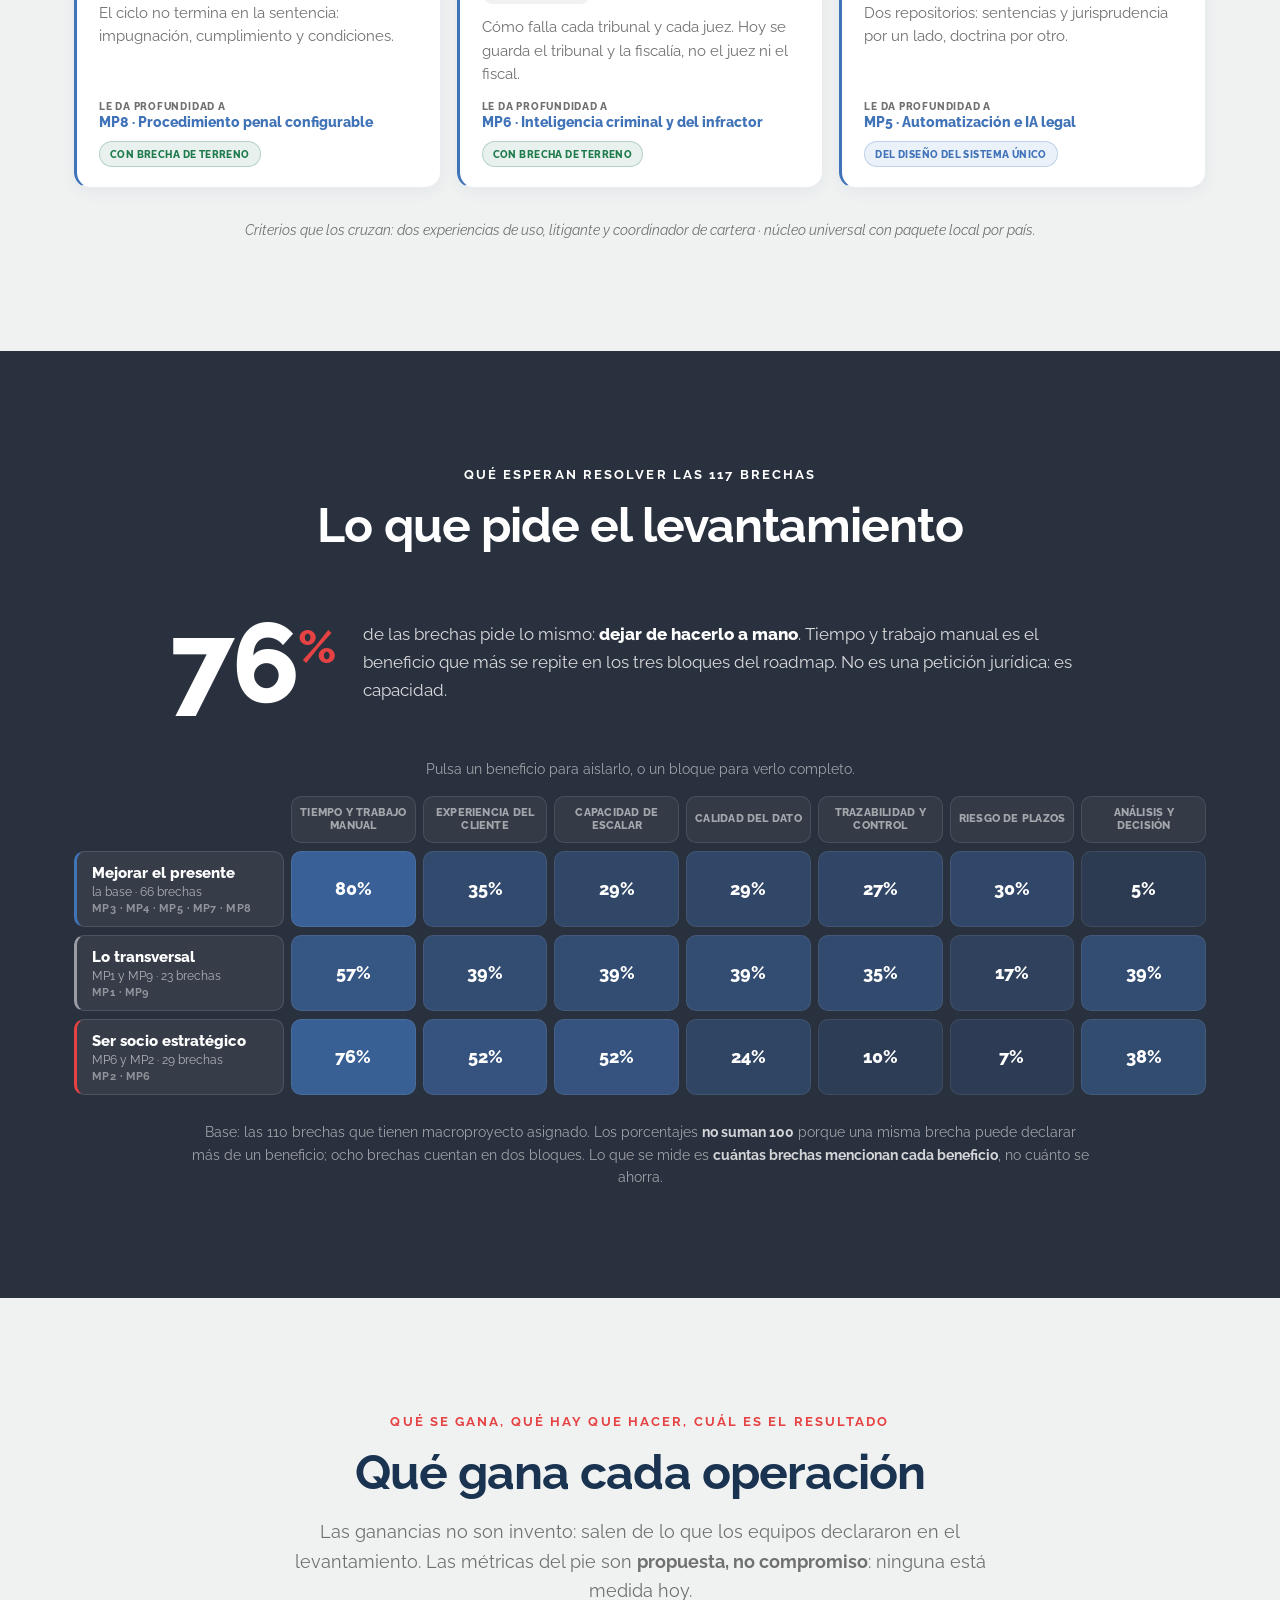
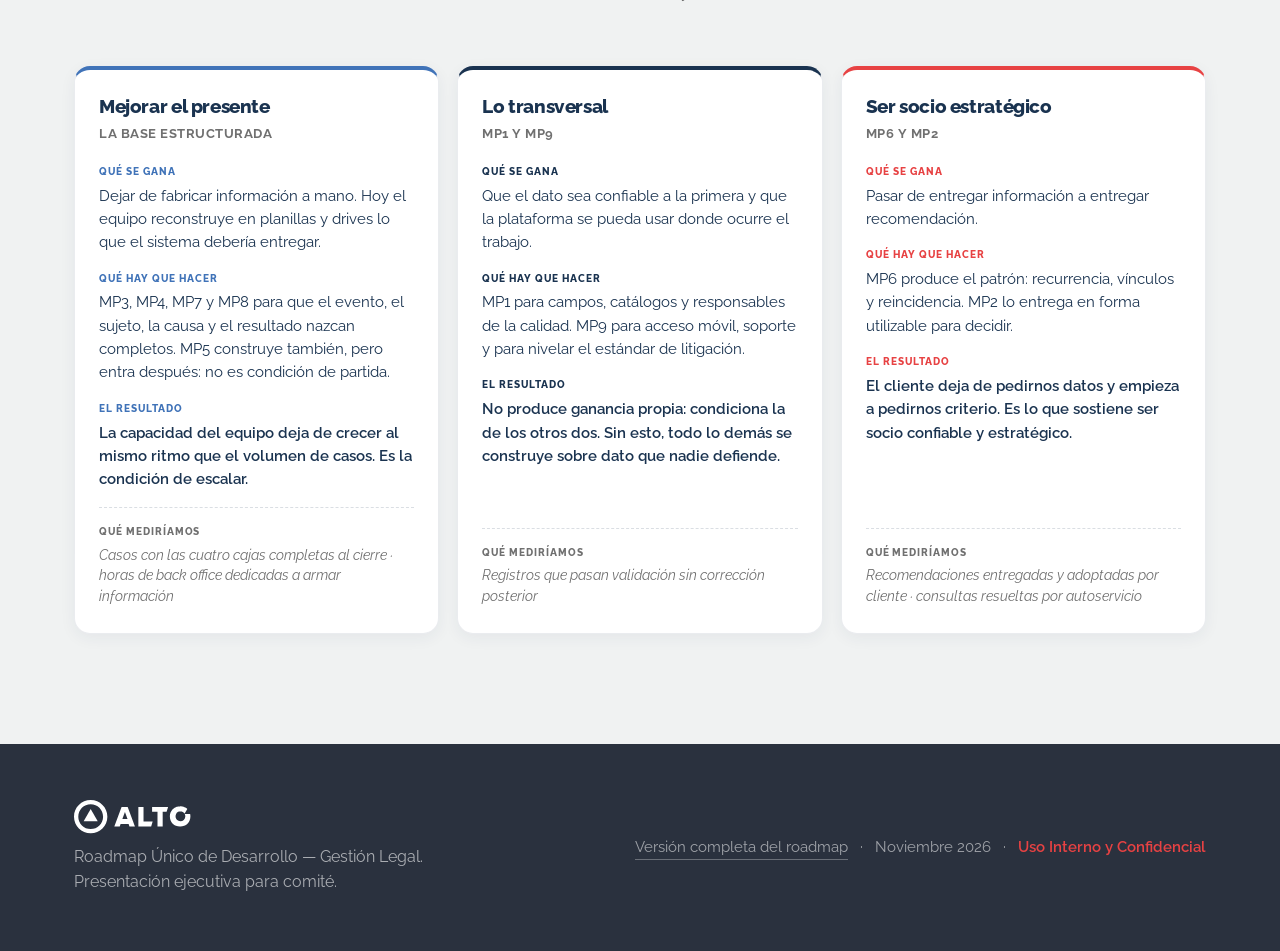
==== commit e2f472cc: "Flujo: sin coma en "La estrategia de ALTO en seis cajas" Co-Authored-By: Claude Opus 5.5 <noreply@an" ====
--- a/presentacion.html
+++ b/presentacion.html
@@ -117,7 +117,7 @@
     <section class="section" id="flujo">
       <div class="container">
         <div class="section-head" data-aos="fade-up">
-          <span class="kicker" data-i18n="flujo.kicker">La estrategia de ALTO, en seis cajas</span>
+          <span class="kicker" data-i18n="flujo.kicker">La estrategia de ALTO en seis cajas</span>
           <h2 data-i18n="flujo.h2">De la información a la decisión</h2>
           <p class="lead" data-i18n="flujo.lead">Hoy la certeza está en <strong>la causa</strong>. Desde ahí se completan el evento, el sujeto y el resultado — y recién con esas cuatro cajas llenas aparecen el patrón y la recomendación.</p>
         </div>
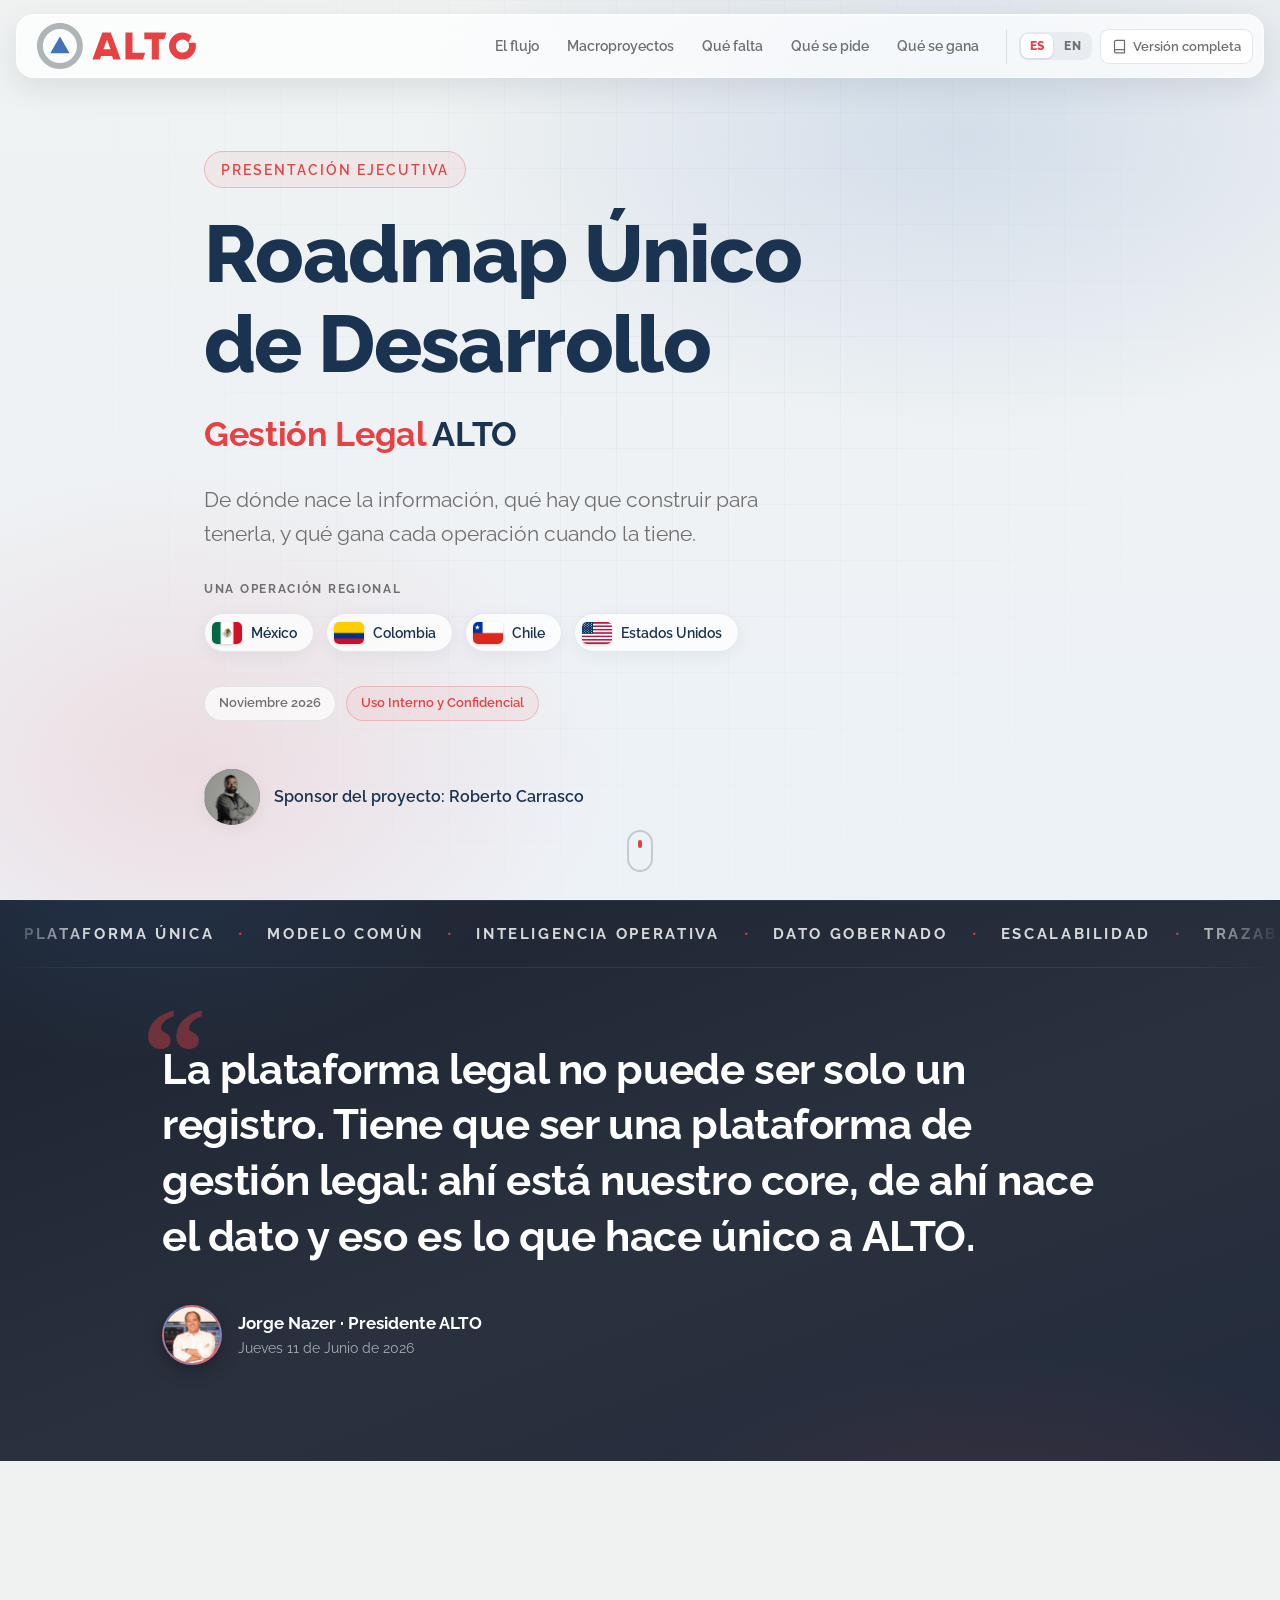
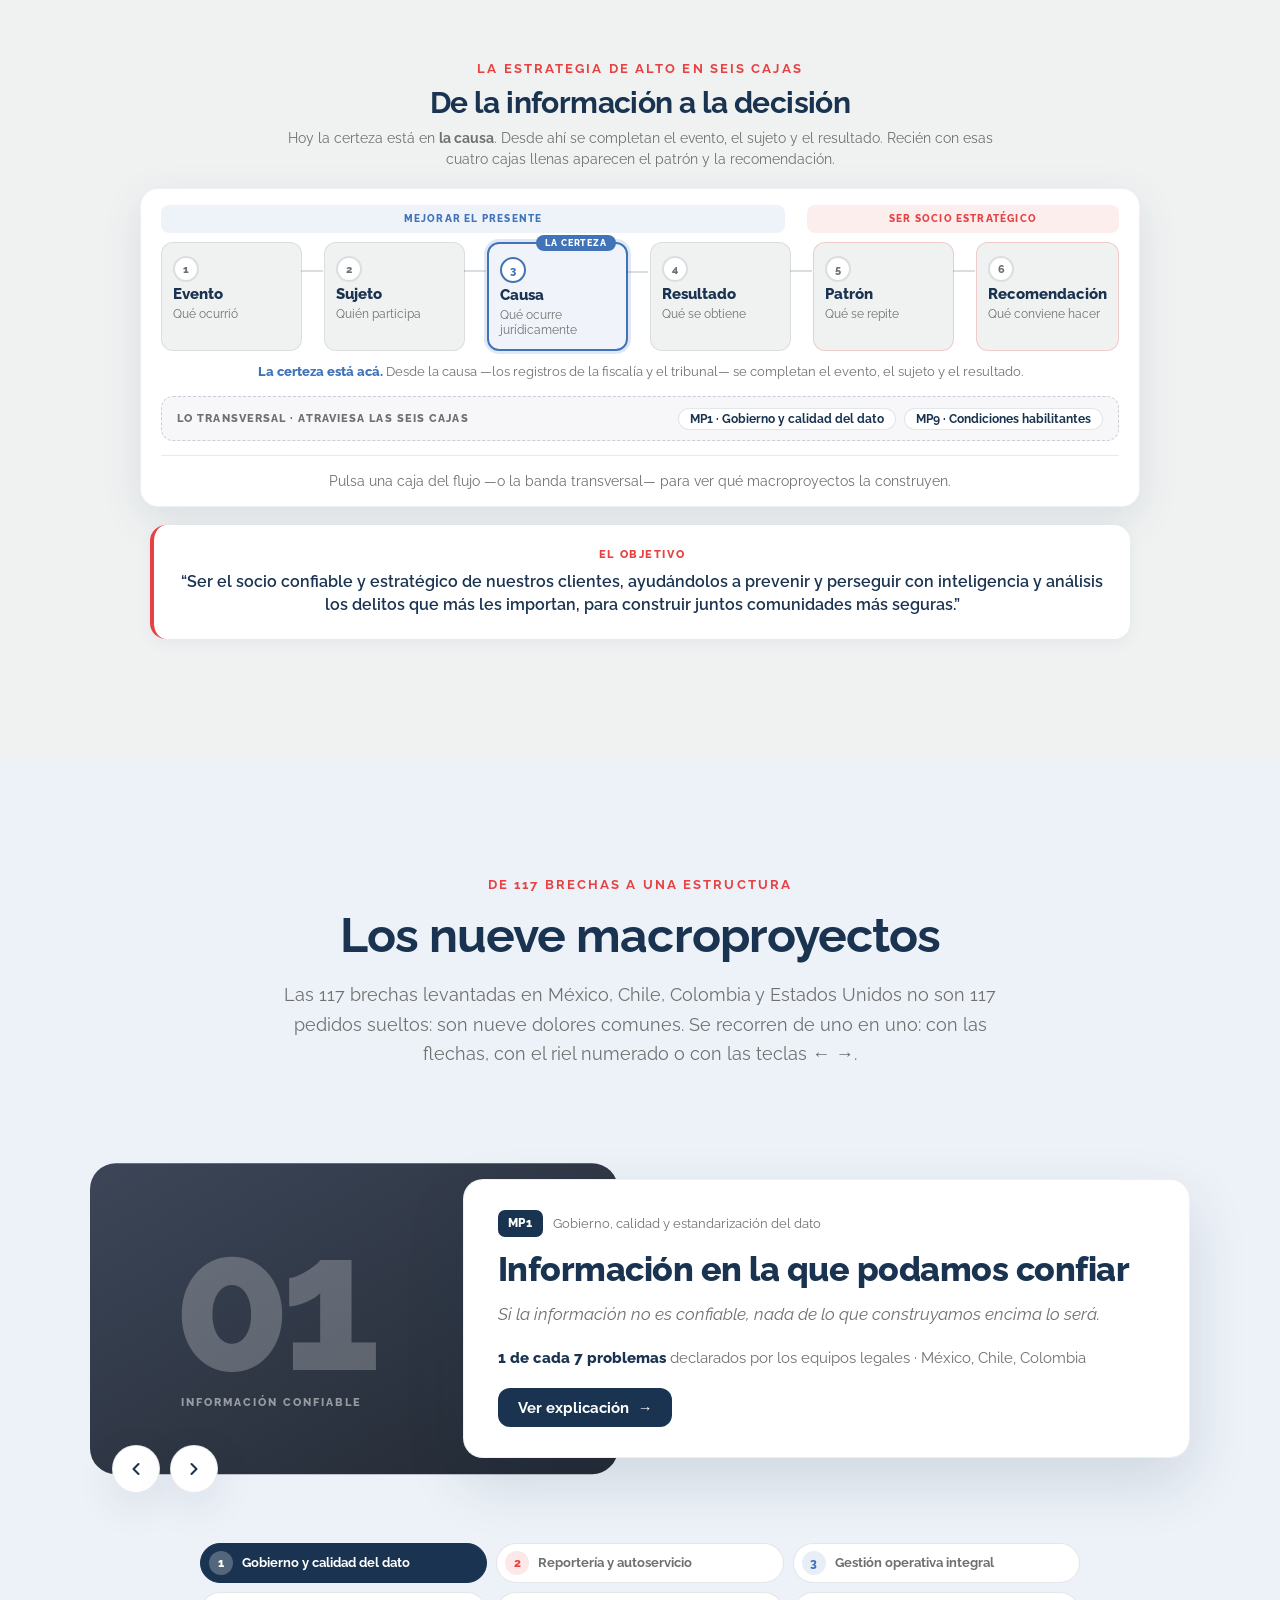
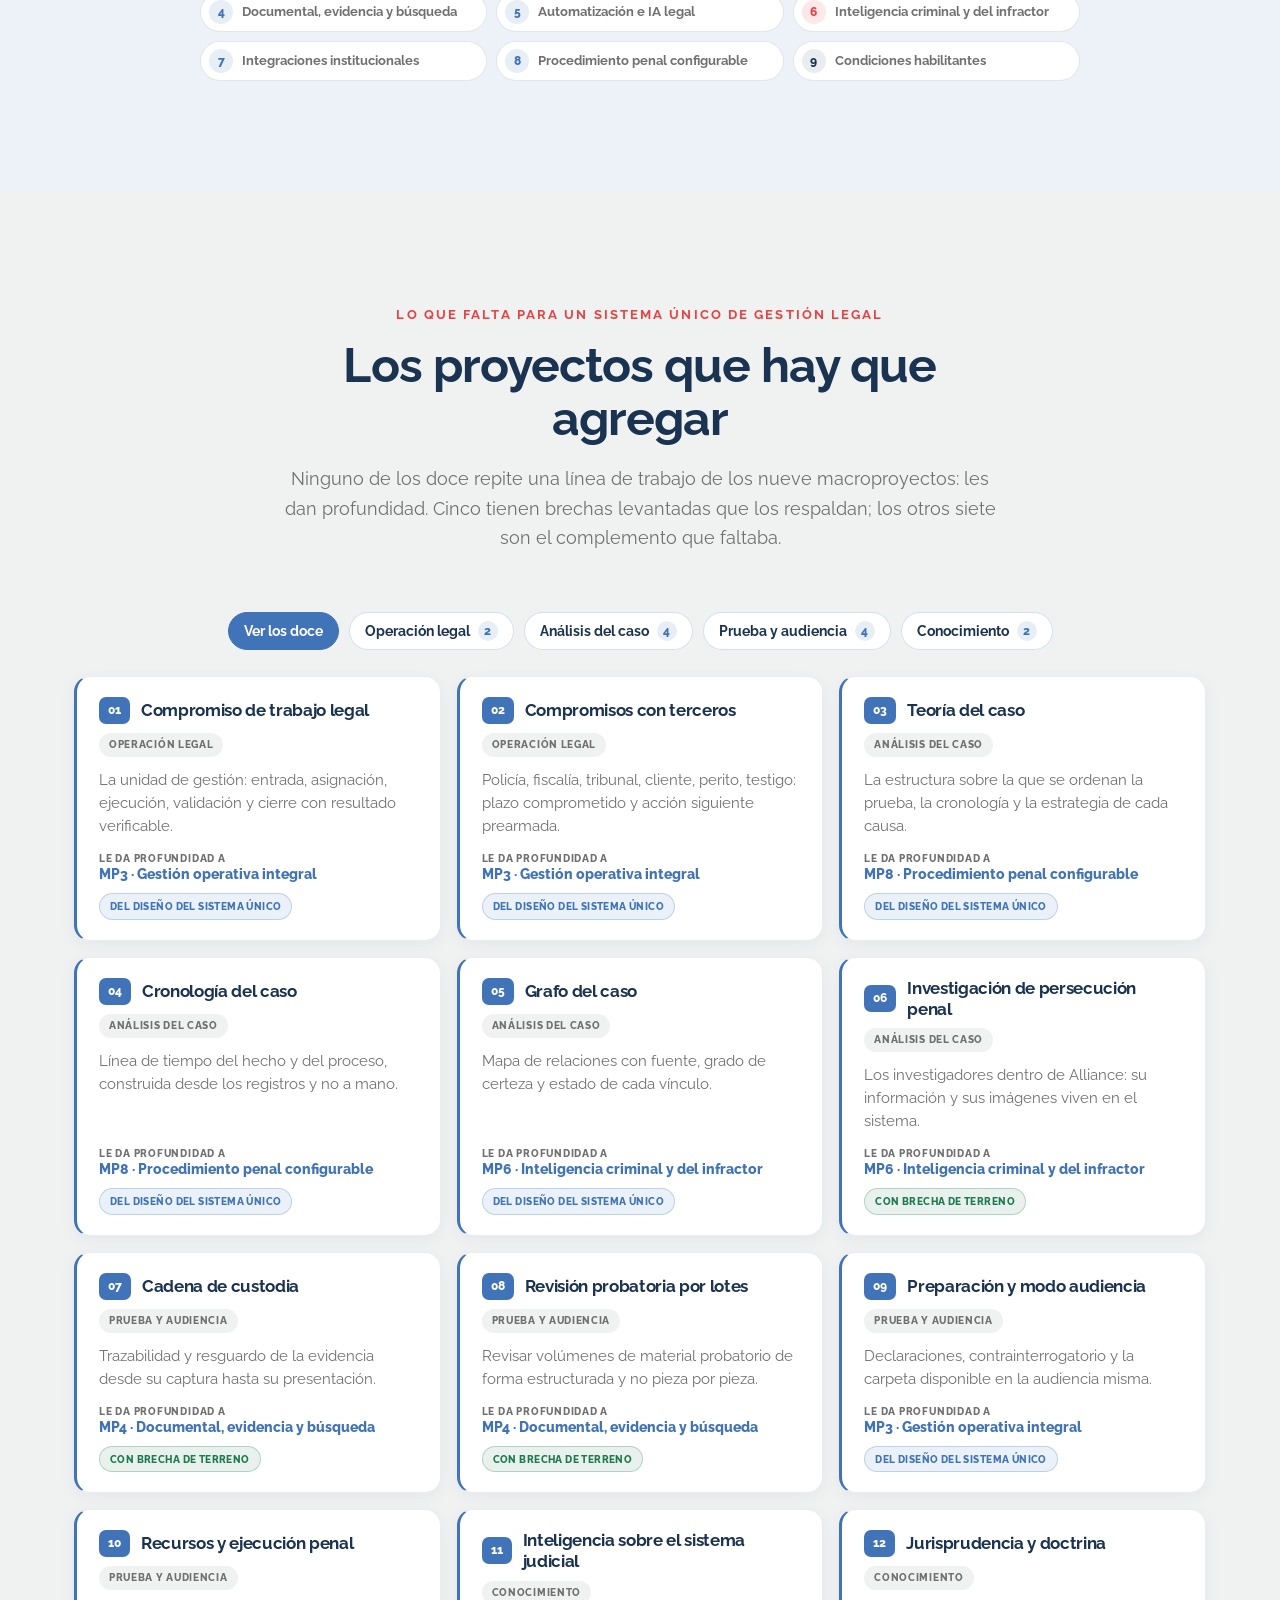
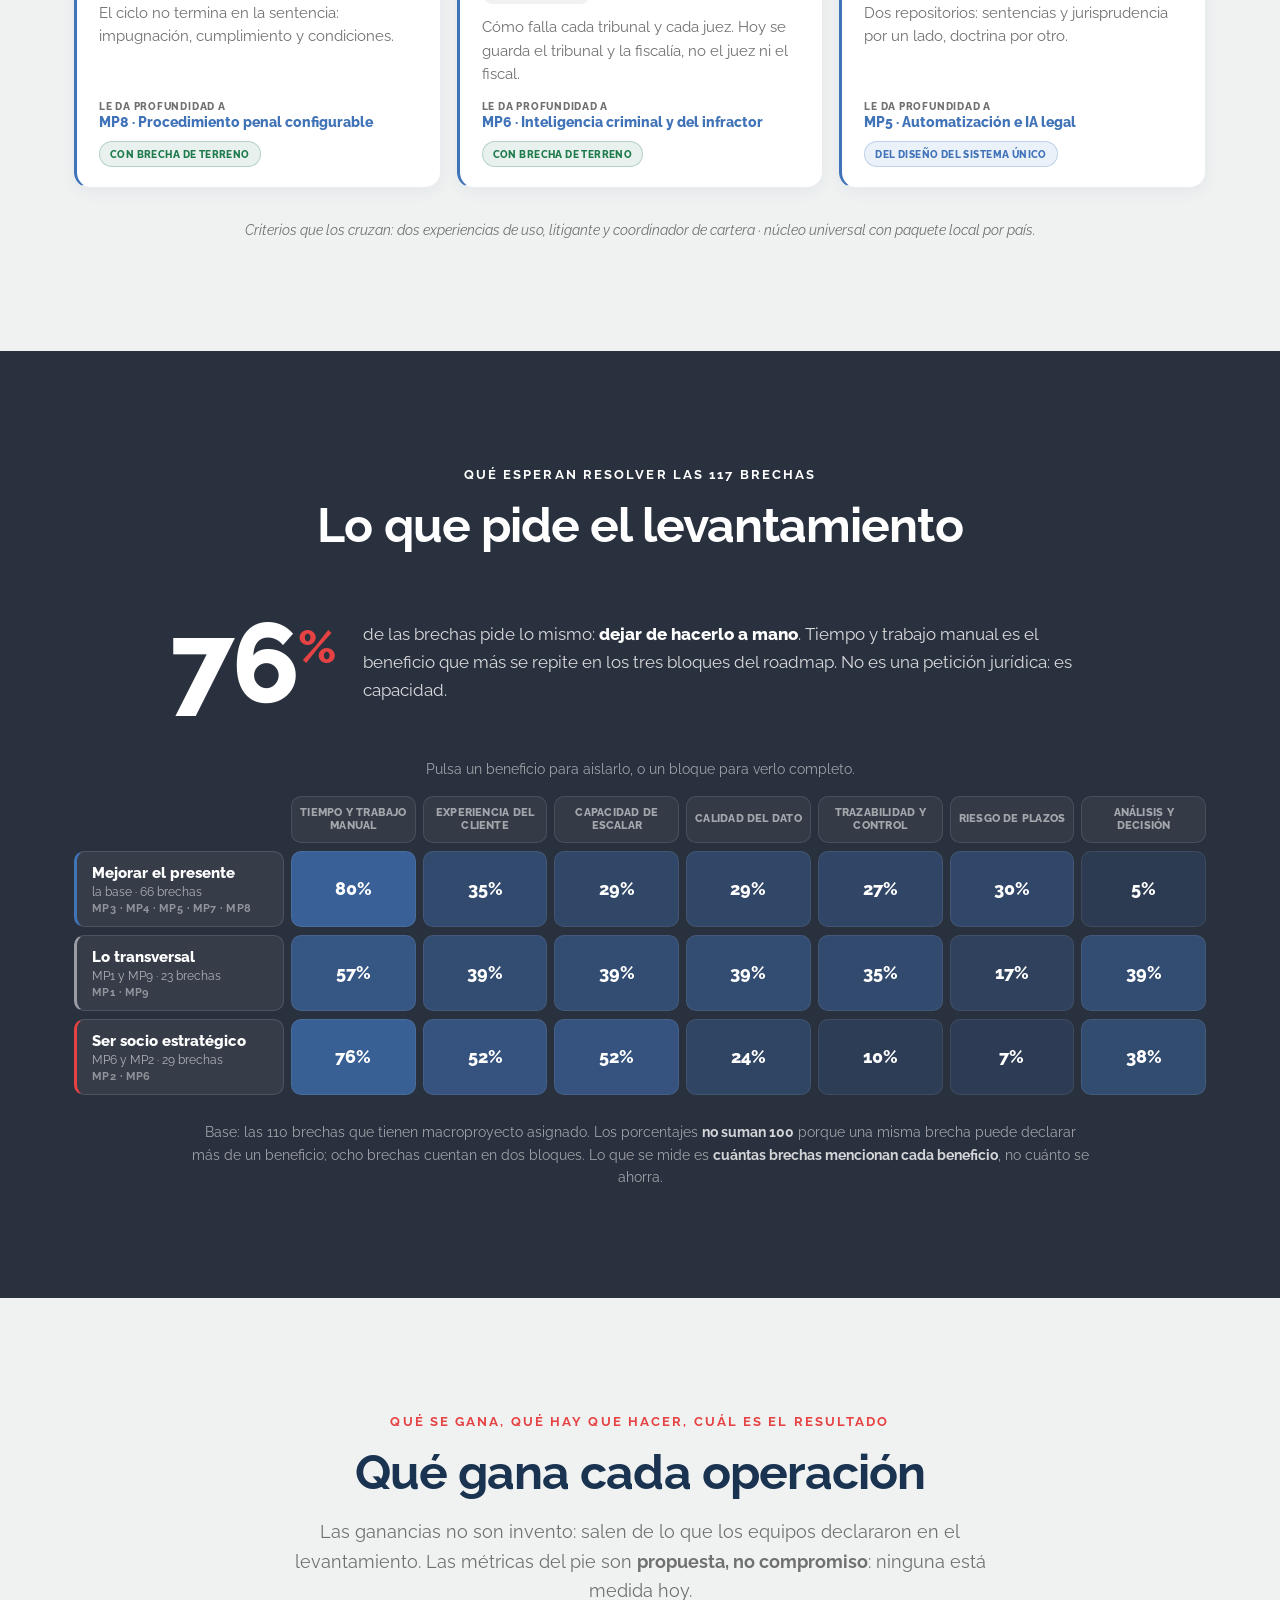
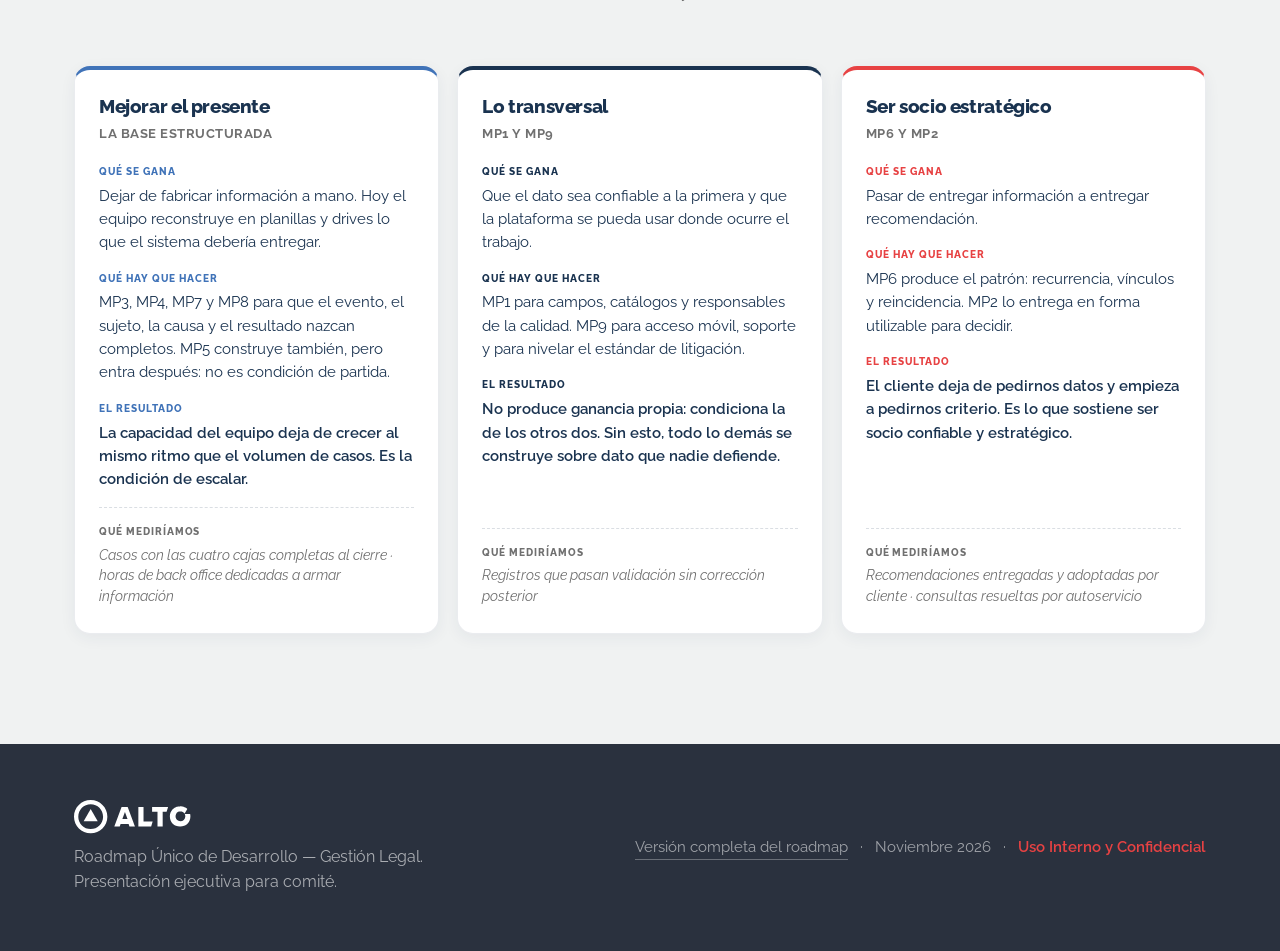
==== commit 5a437dbc: "Flujo: sin guión en la bajada, se separa en dos oraciones Co-Authored-By: Claude Opus 5.5 <noreply@a" ====
--- a/presentacion.html
+++ b/presentacion.html
@@ -119,7 +119,7 @@
         <div class="section-head" data-aos="fade-up">
           <span class="kicker" data-i18n="flujo.kicker">La estrategia de ALTO en seis cajas</span>
           <h2 data-i18n="flujo.h2">De la información a la decisión</h2>
-          <p class="lead" data-i18n="flujo.lead">Hoy la certeza está en <strong>la causa</strong>. Desde ahí se completan el evento, el sujeto y el resultado — y recién con esas cuatro cajas llenas aparecen el patrón y la recomendación.</p>
+          <p class="lead" data-i18n="flujo.lead">Hoy la certeza está en <strong>la causa</strong>. Desde ahí se completan el evento, el sujeto y el resultado. Recién con esas cuatro cajas llenas aparecen el patrón y la recomendación.</p>
         </div>
 
         <div class="flow-nav" id="flowNav" data-aos="fade-up"></div>
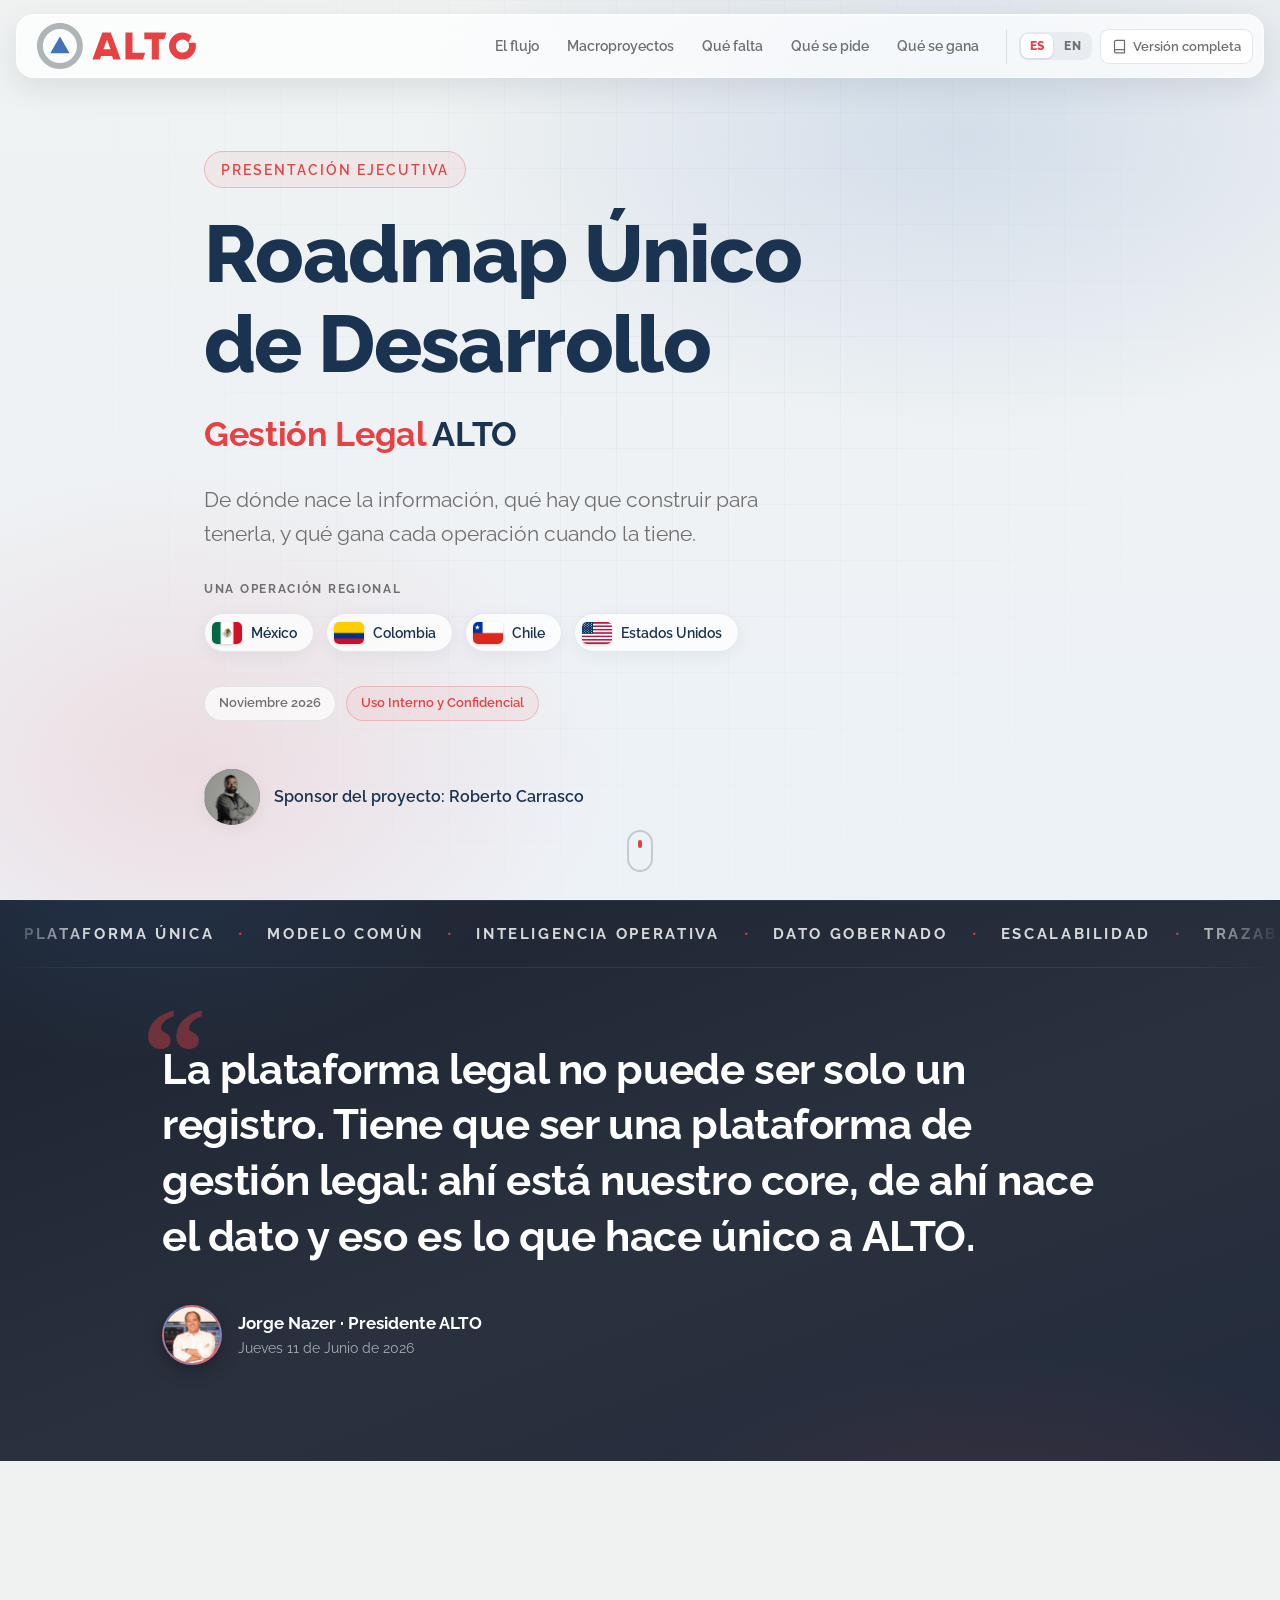
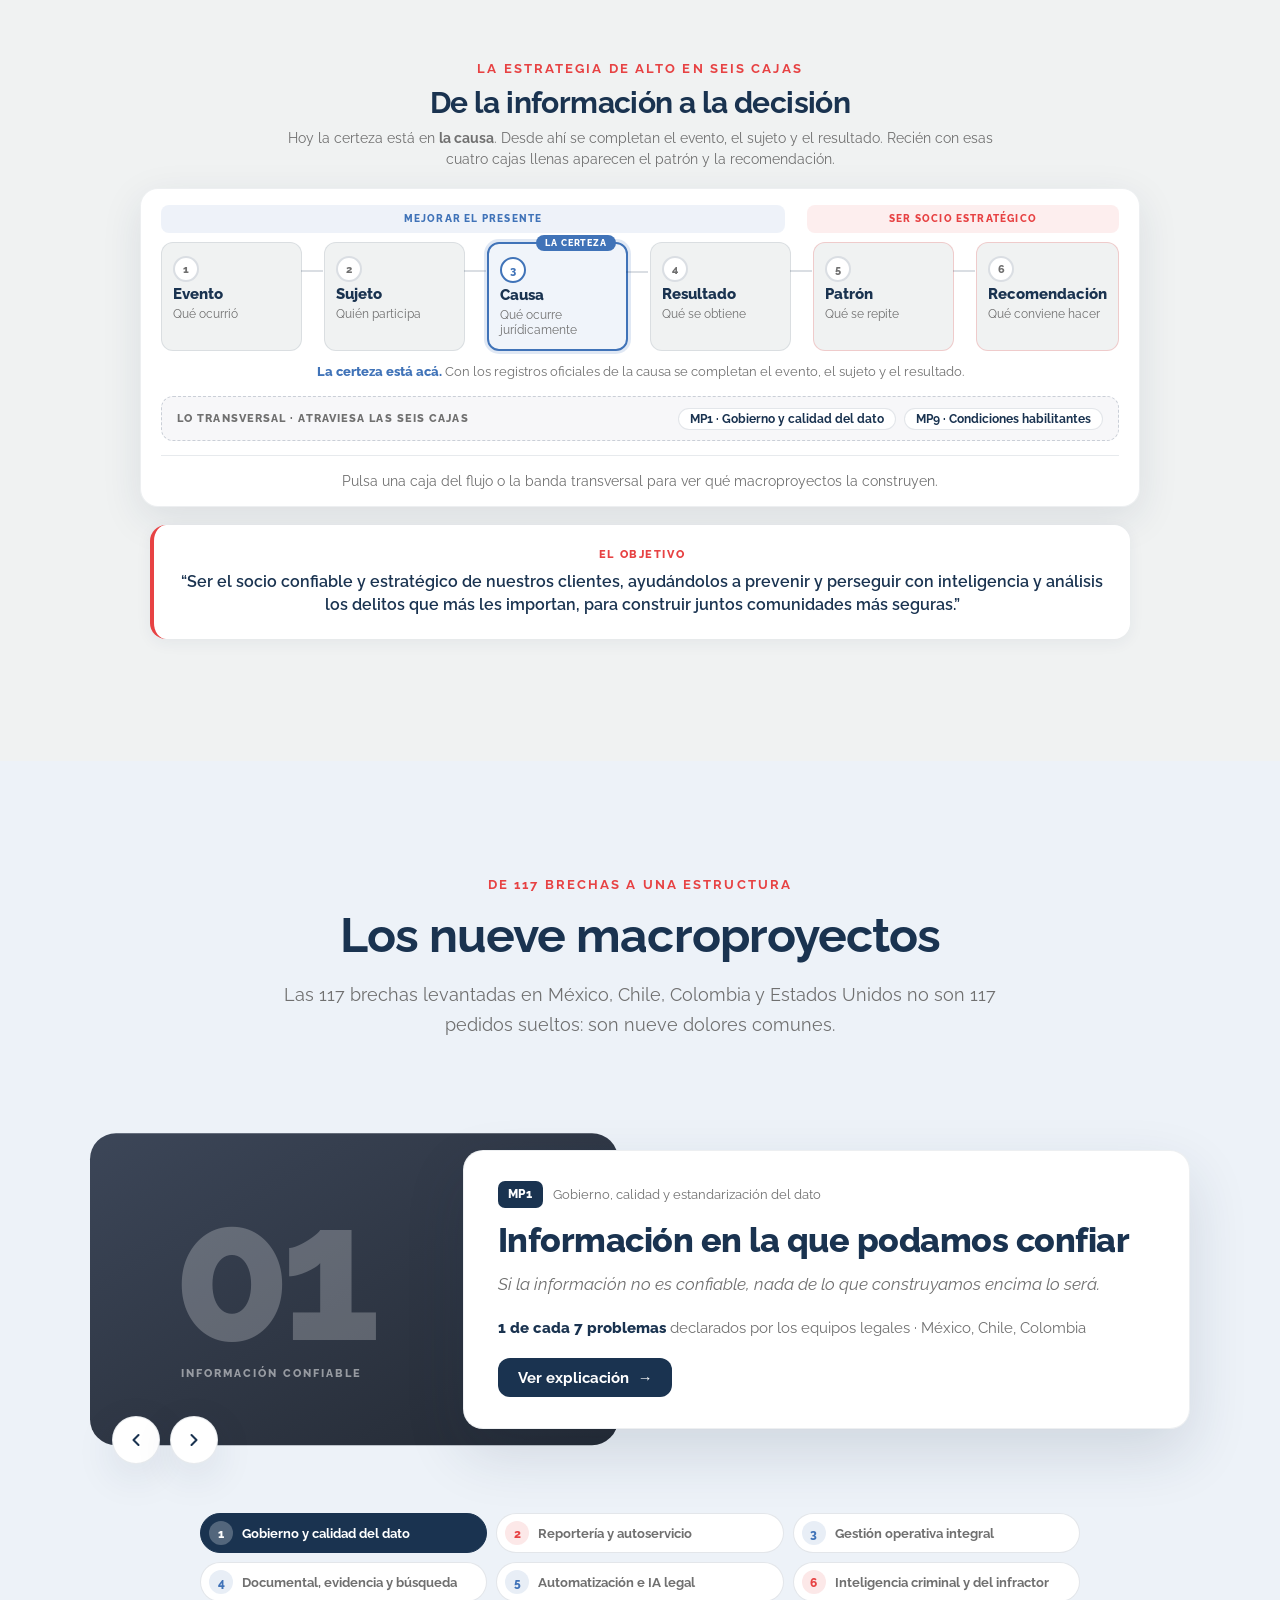
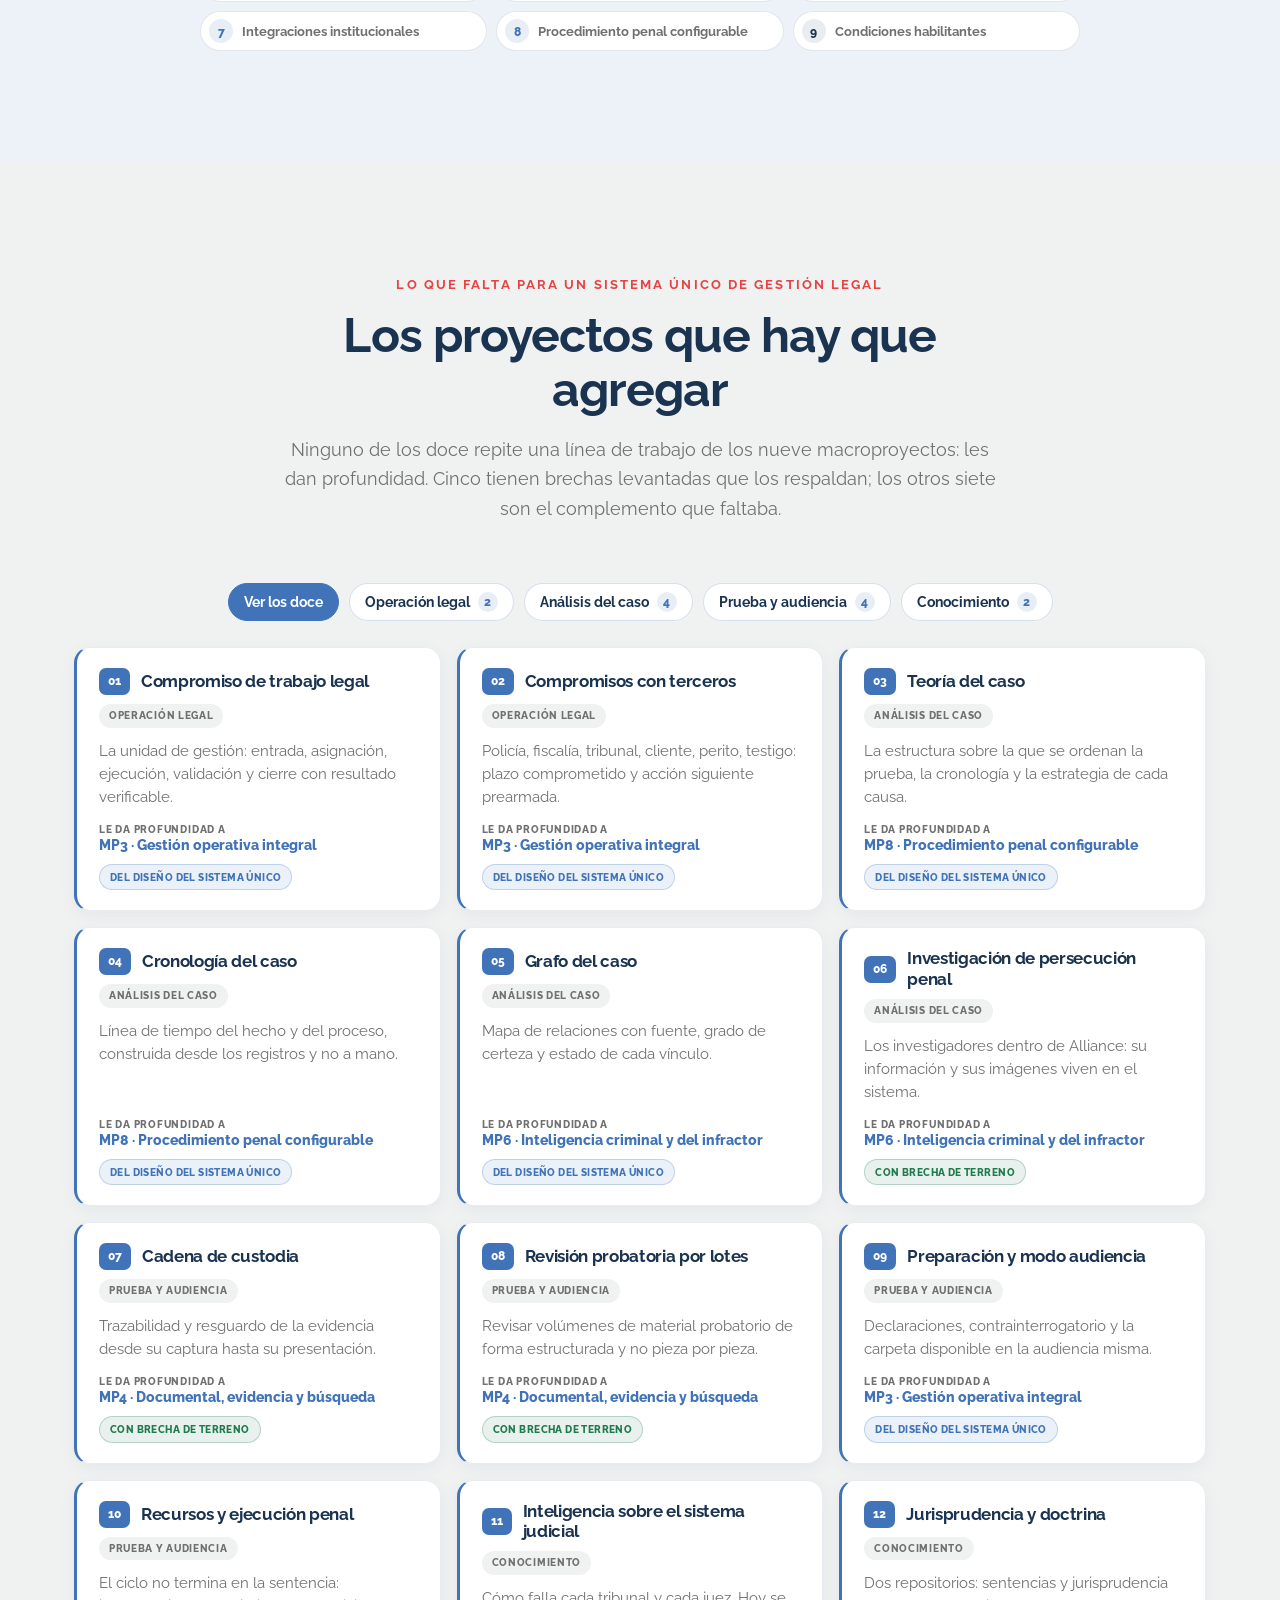
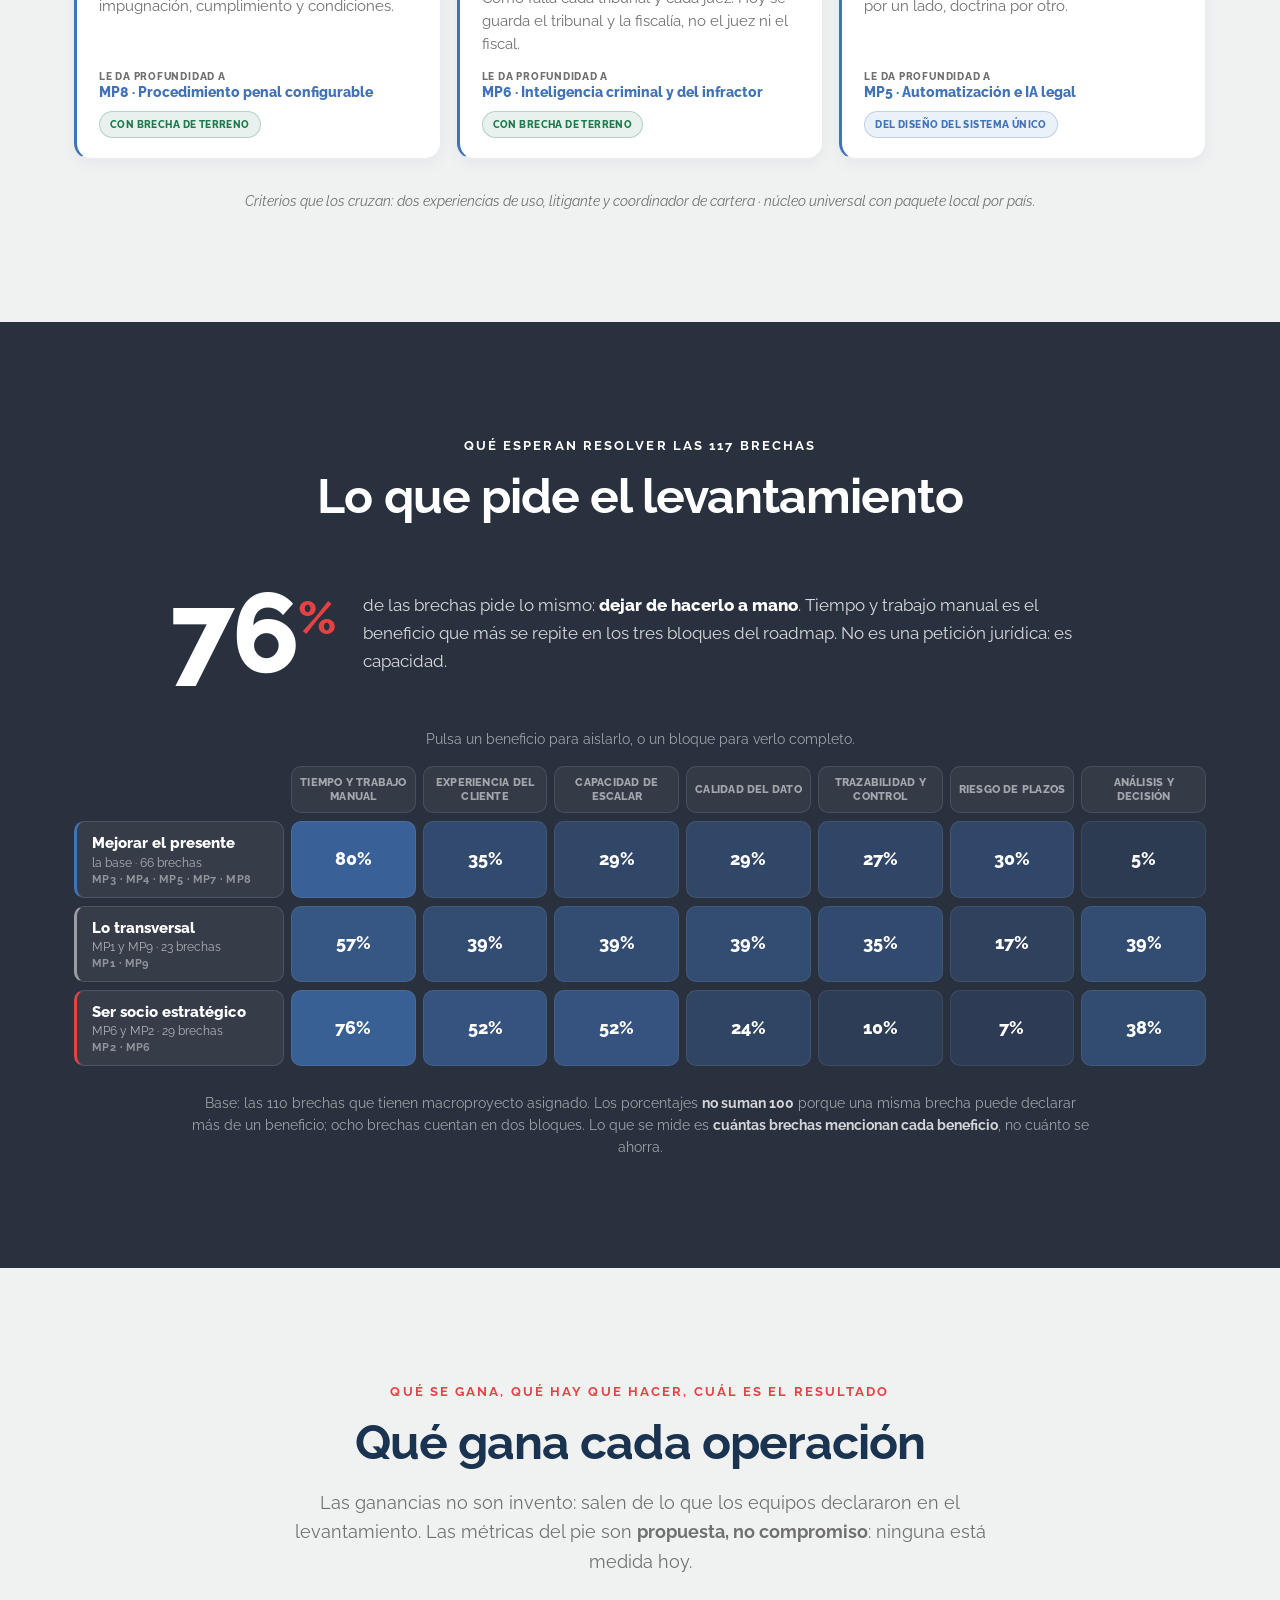
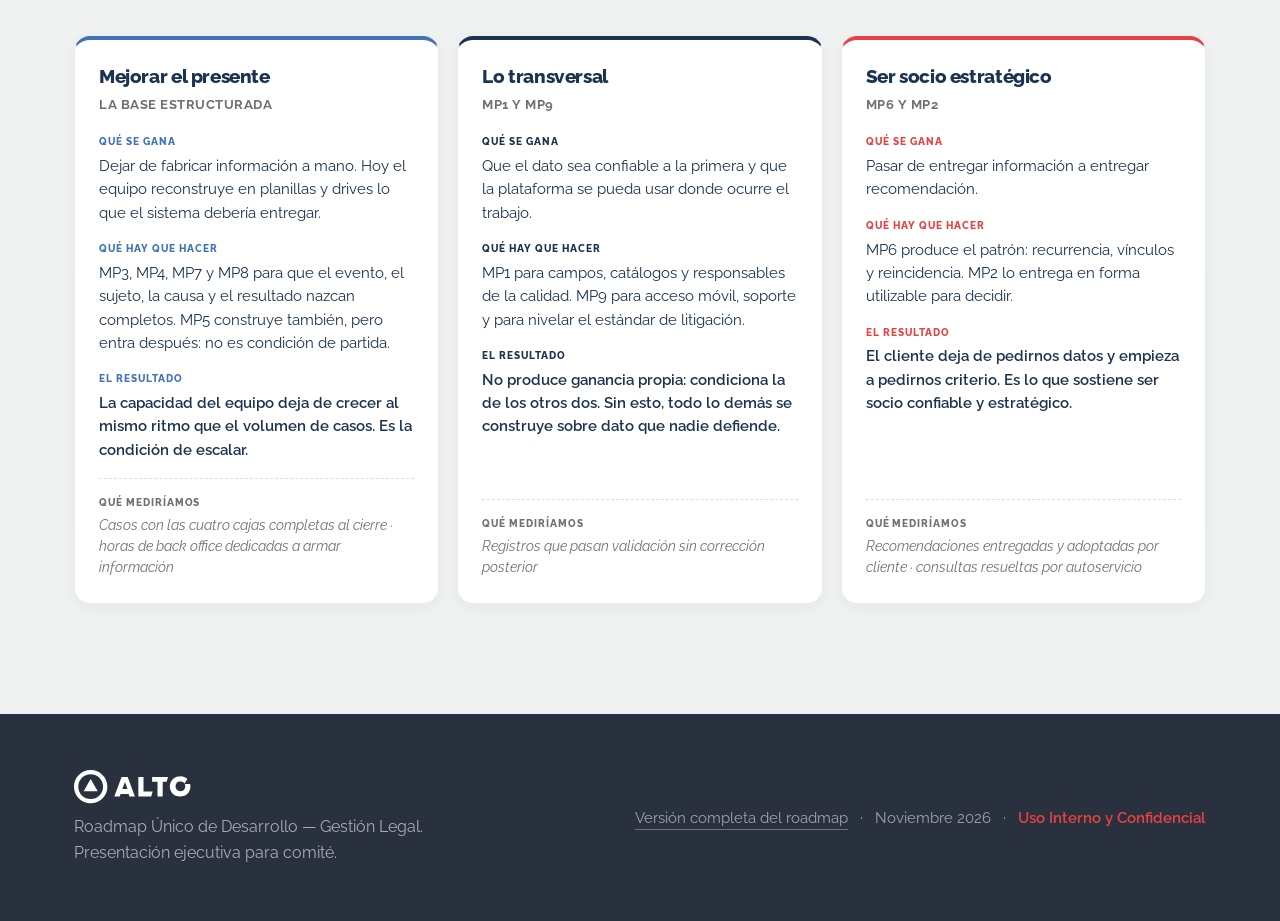
==== commit df055752: "Macroproyectos: fuera la instrucción de cómo recorrerlos Co-Authored-By: Claude Opus 5.5 <noreply@an" ====
--- a/presentacion.html
+++ b/presentacion.html
@@ -138,7 +138,7 @@
         <div class="section-head" data-aos="fade-up">
           <span class="kicker" data-i18n="macro.kicker">De 117 brechas a una estructura</span>
           <h2 data-i18n="macro.h2">Los nueve macroproyectos</h2>
-          <p class="lead" data-i18n="macro.lead">Las 117 brechas levantadas en México, Chile, Colombia y Estados Unidos no son 117 pedidos sueltos: son nueve dolores comunes. Se recorren de uno en uno: con las flechas, con el riel numerado o con las teclas ← →.</p>
+          <p class="lead" data-i18n="macro.lead">Las 117 brechas levantadas en México, Chile, Colombia y Estados Unidos no son 117 pedidos sueltos: son nueve dolores comunes.</p>
         </div>
         <div class="mps" id="mpSlider" data-aos="fade-up"></div>
       </div>
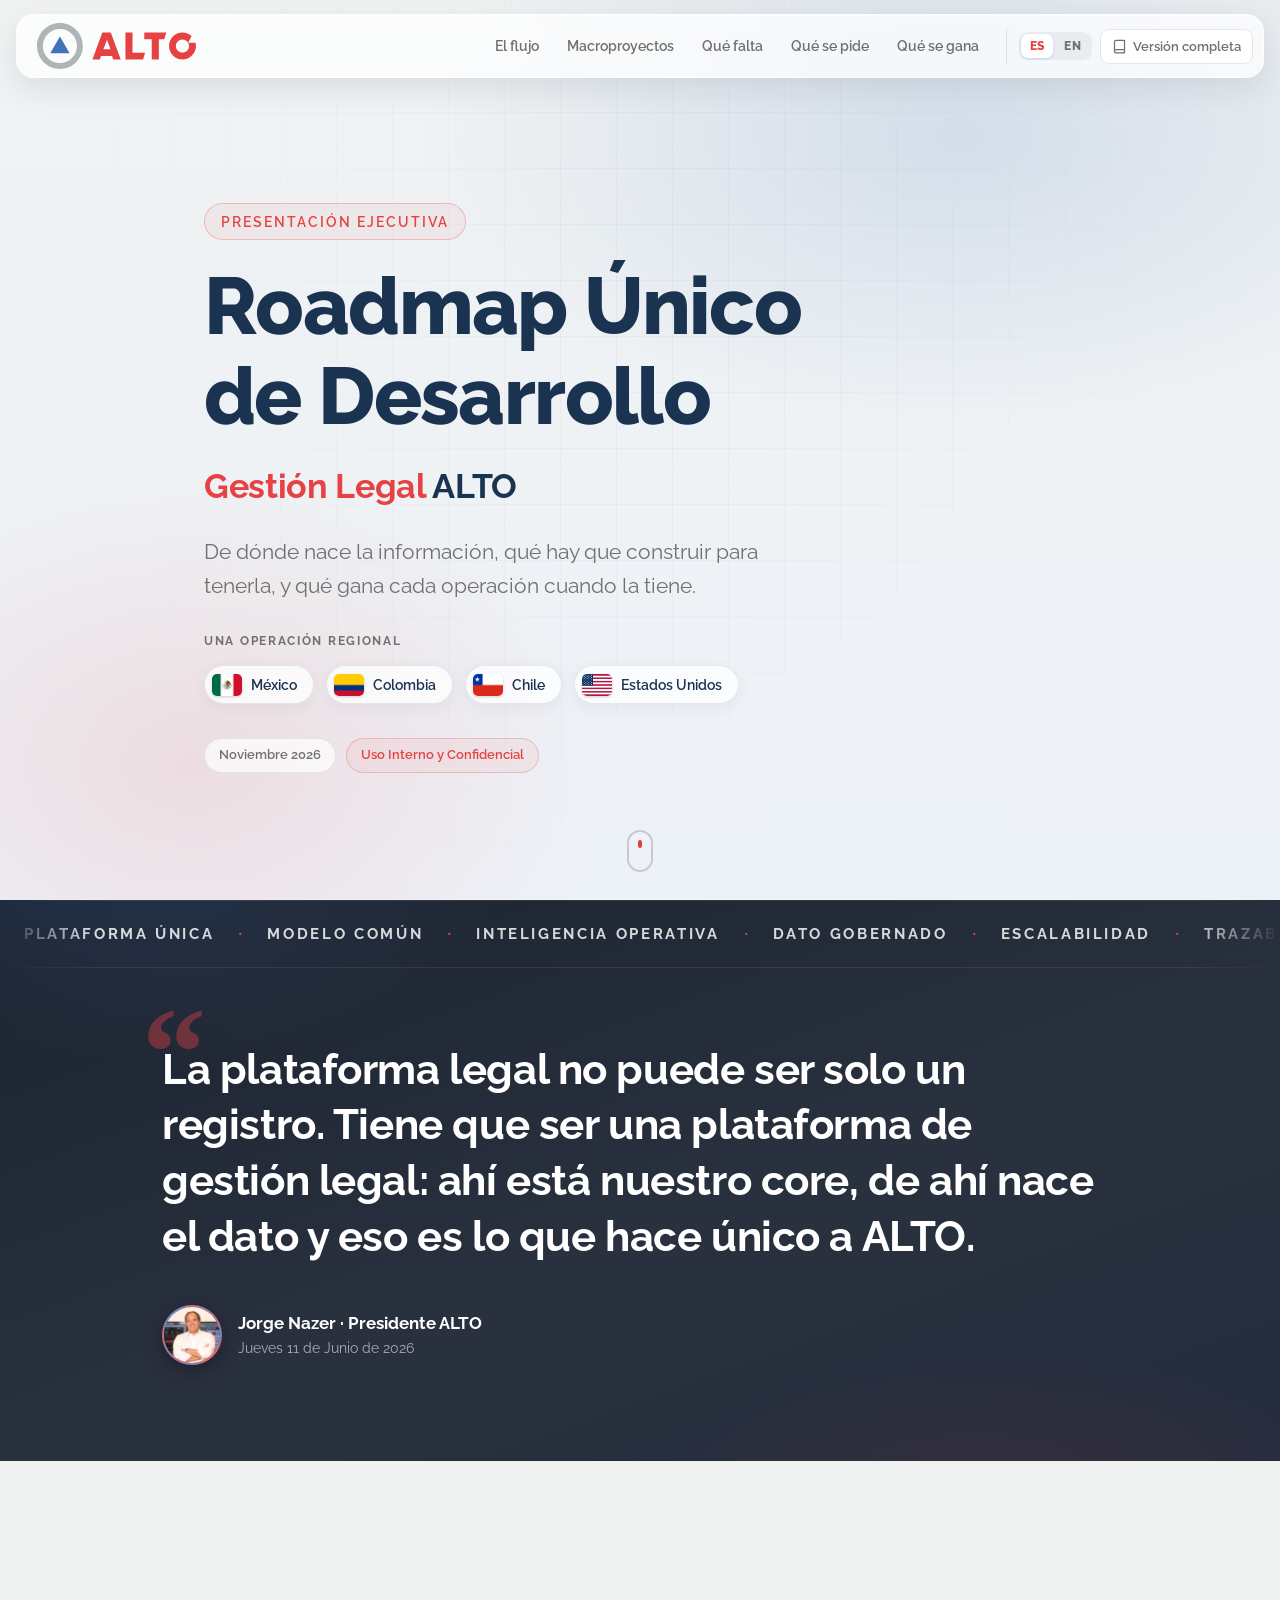
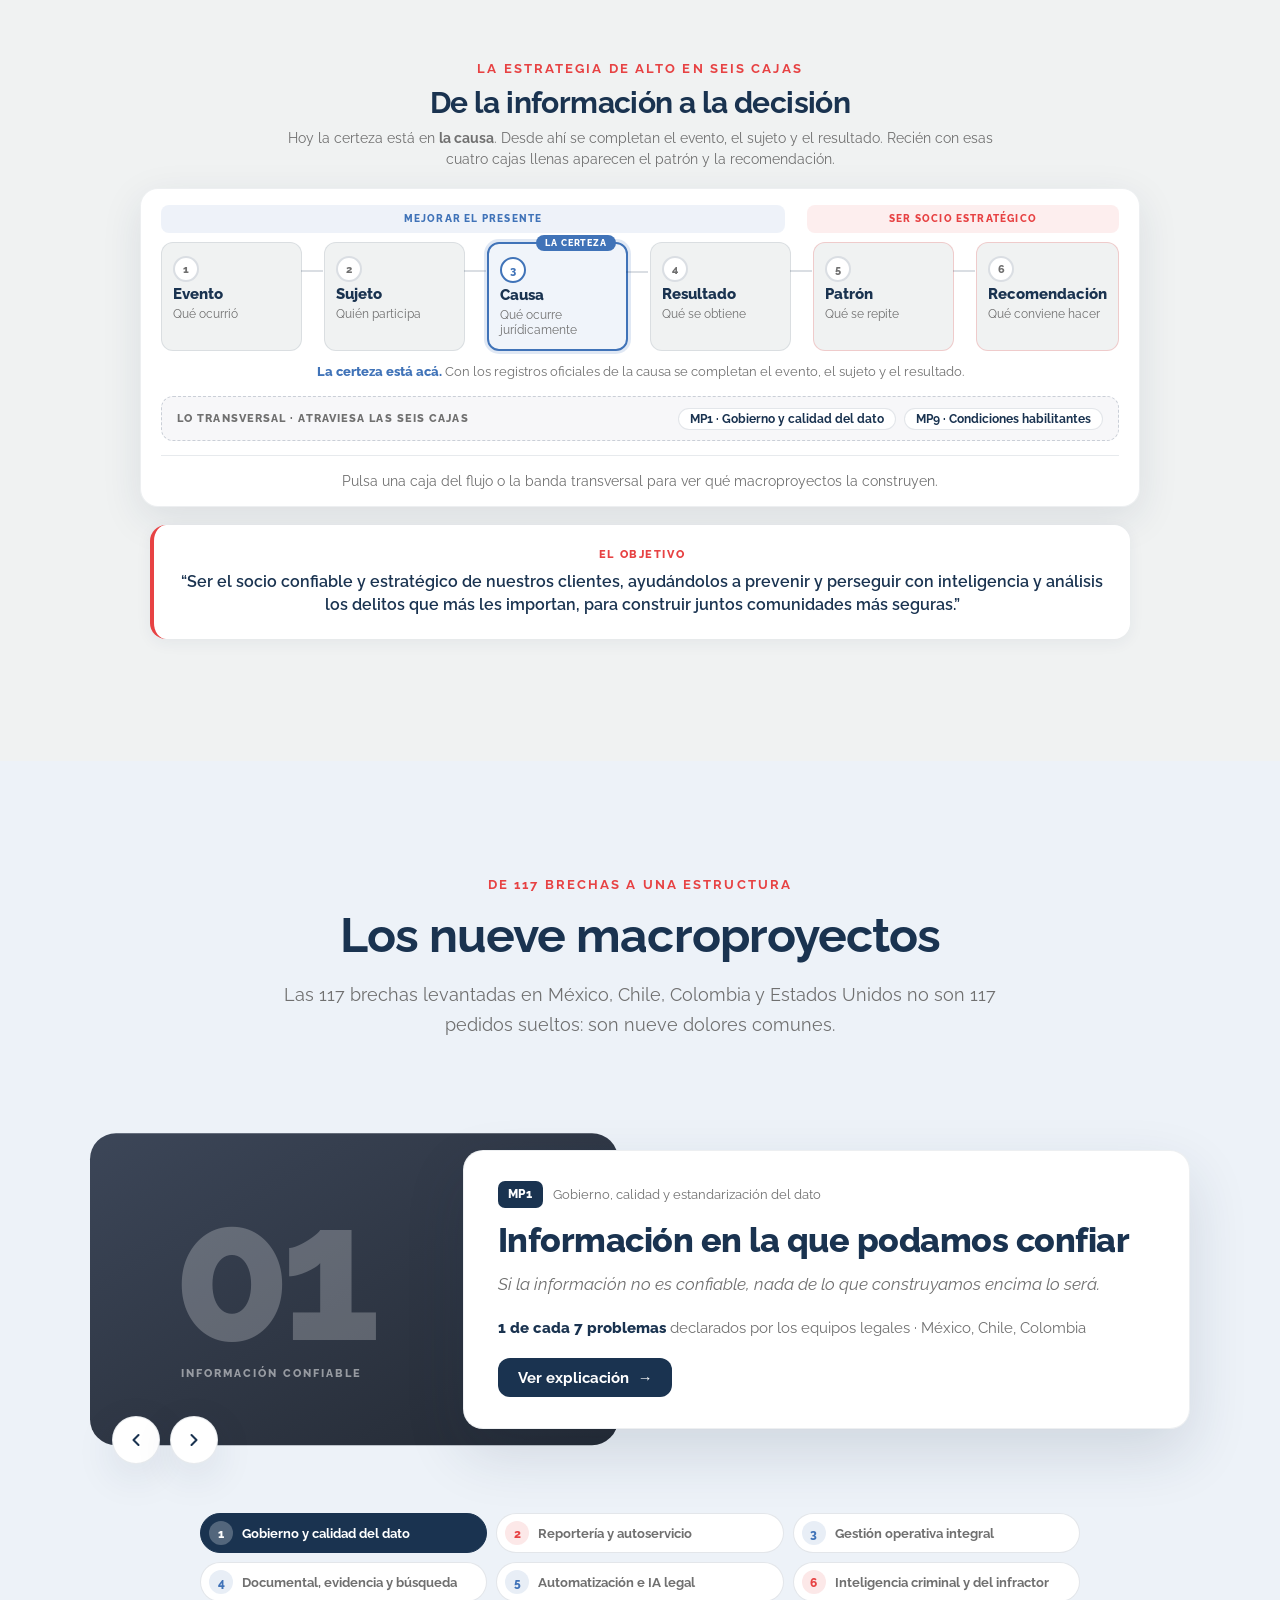
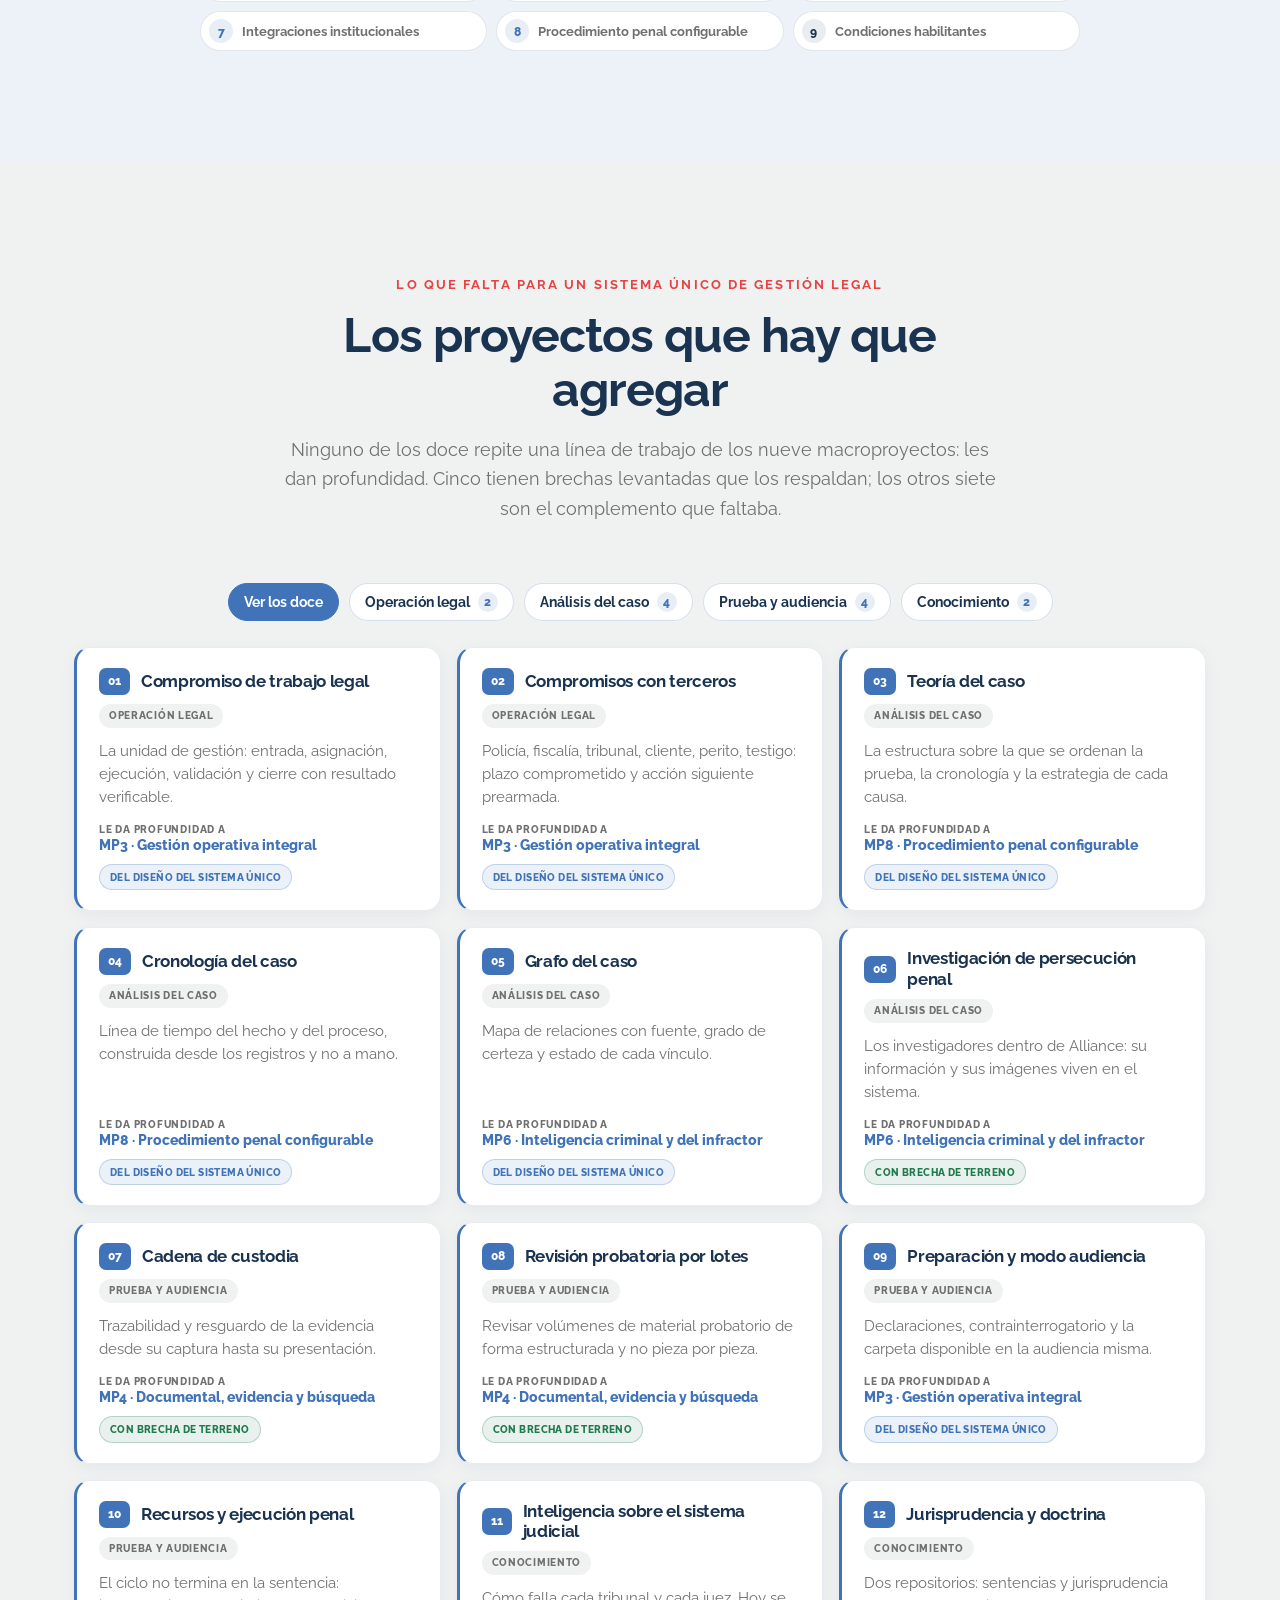
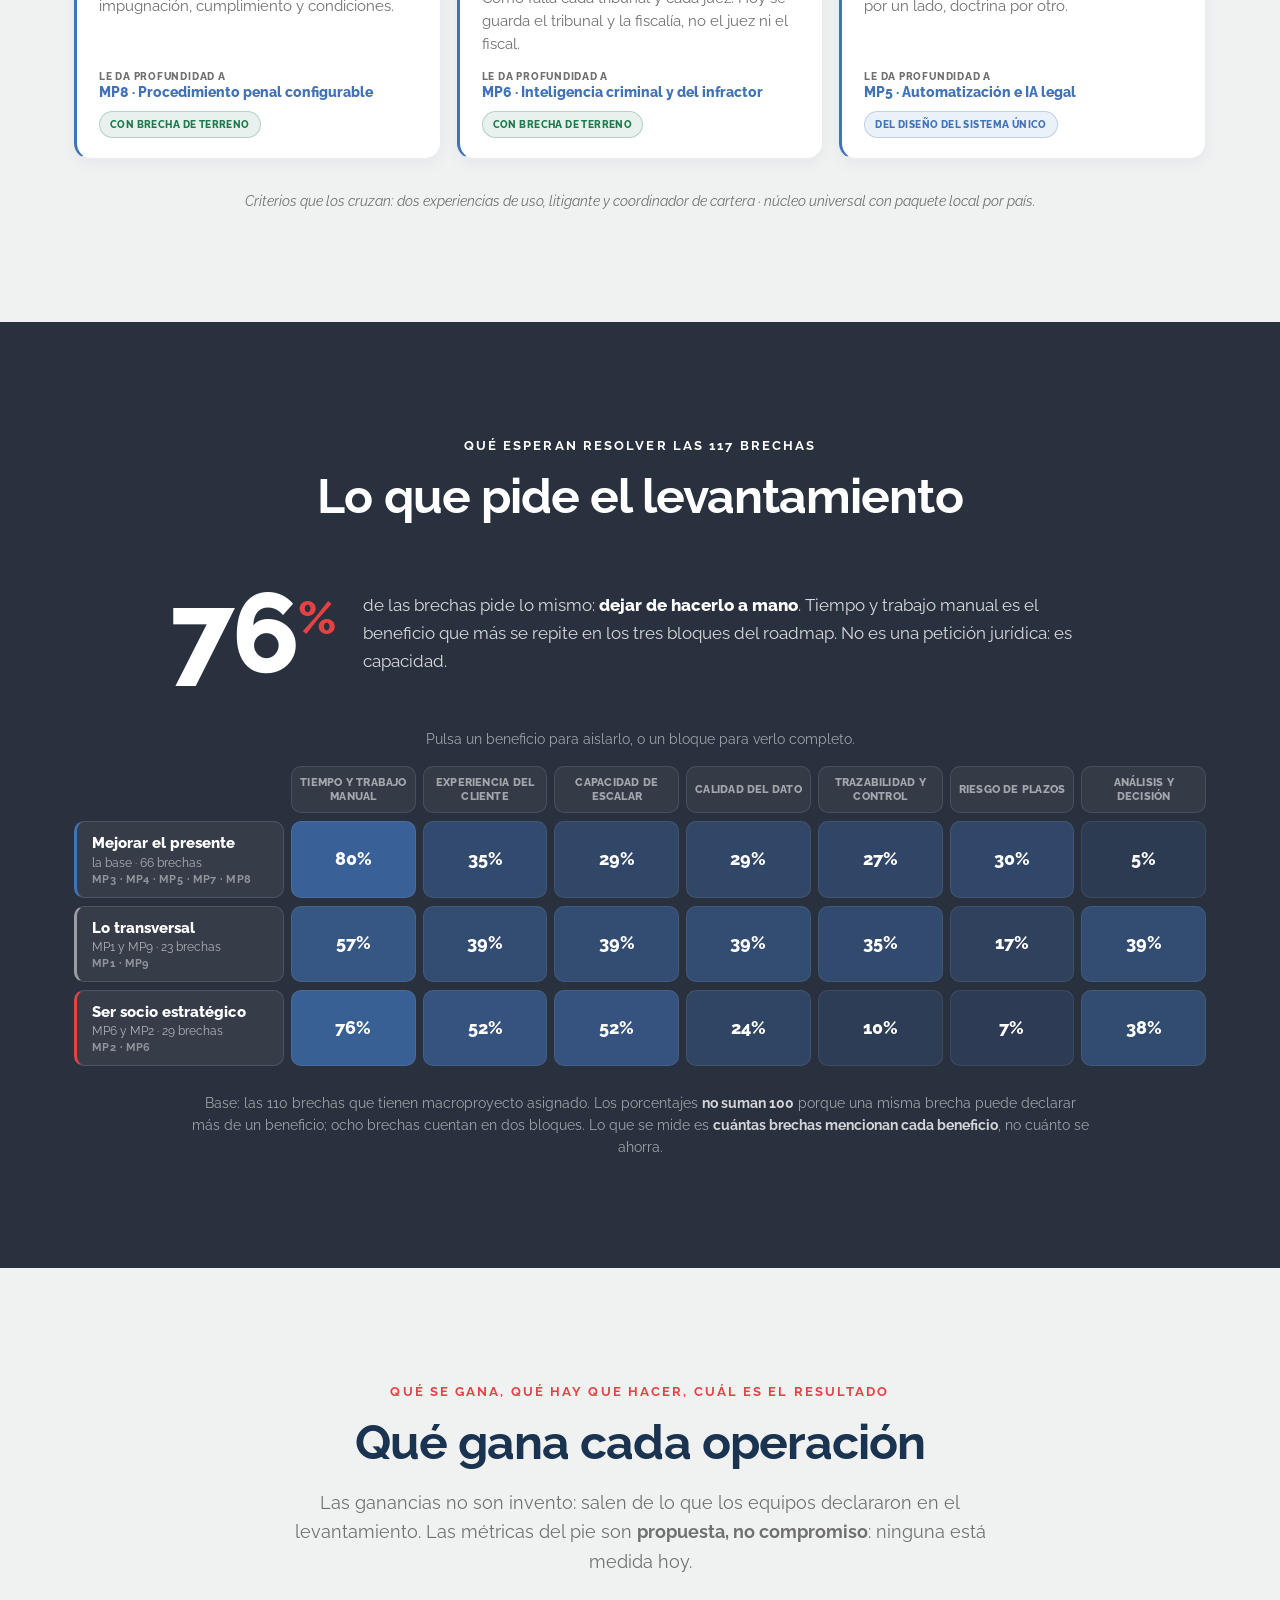
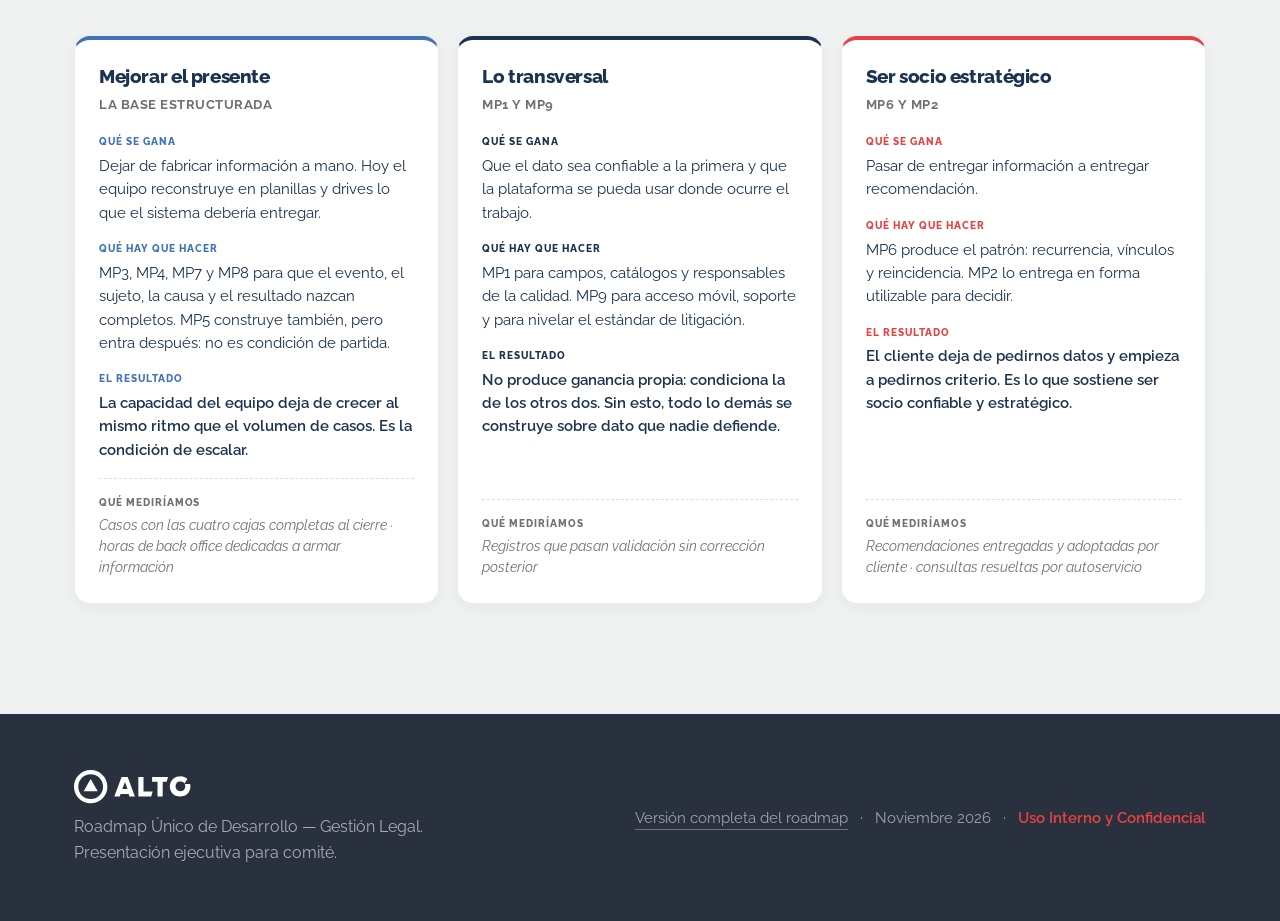
==== commit b728bc38: "Portada: sale el bloque del sponsor Co-Authored-By: Claude Opus 5.5 <noreply@anthropic.com>" ====
--- a/presentacion.html
+++ b/presentacion.html
@@ -73,16 +73,6 @@
           <span class="hero-tag" data-i18n="hero.tagDate">Noviembre 2026</span>
           <span class="hero-tag confidential" data-i18n="hero.tagConf">Uso Interno y Confidencial</span>
         </div>
-        <div class="presenter" data-aos="fade-up" data-aos-delay="380">
-          <div class="presenter-avatar">
-            <img class="presenter-photo" src="assets/roberto.png" alt="Roberto Carrasco" onerror="this.style.display='none'" />
-            <span class="avatar-initial">R</span>
-          </div>
-          <div class="presenter-meta">
-            <span class="presenter-name" data-i18n="hero.presenterName">Sponsor del proyecto: Roberto Carrasco</span>
-            <span class="presenter-role" data-i18n="hero.presenterRole"></span>
-          </div>
-        </div>
       </div>
       <a href="#vision" class="scroll-hint" aria-label="Bajar"><span></span></a>
     </section>
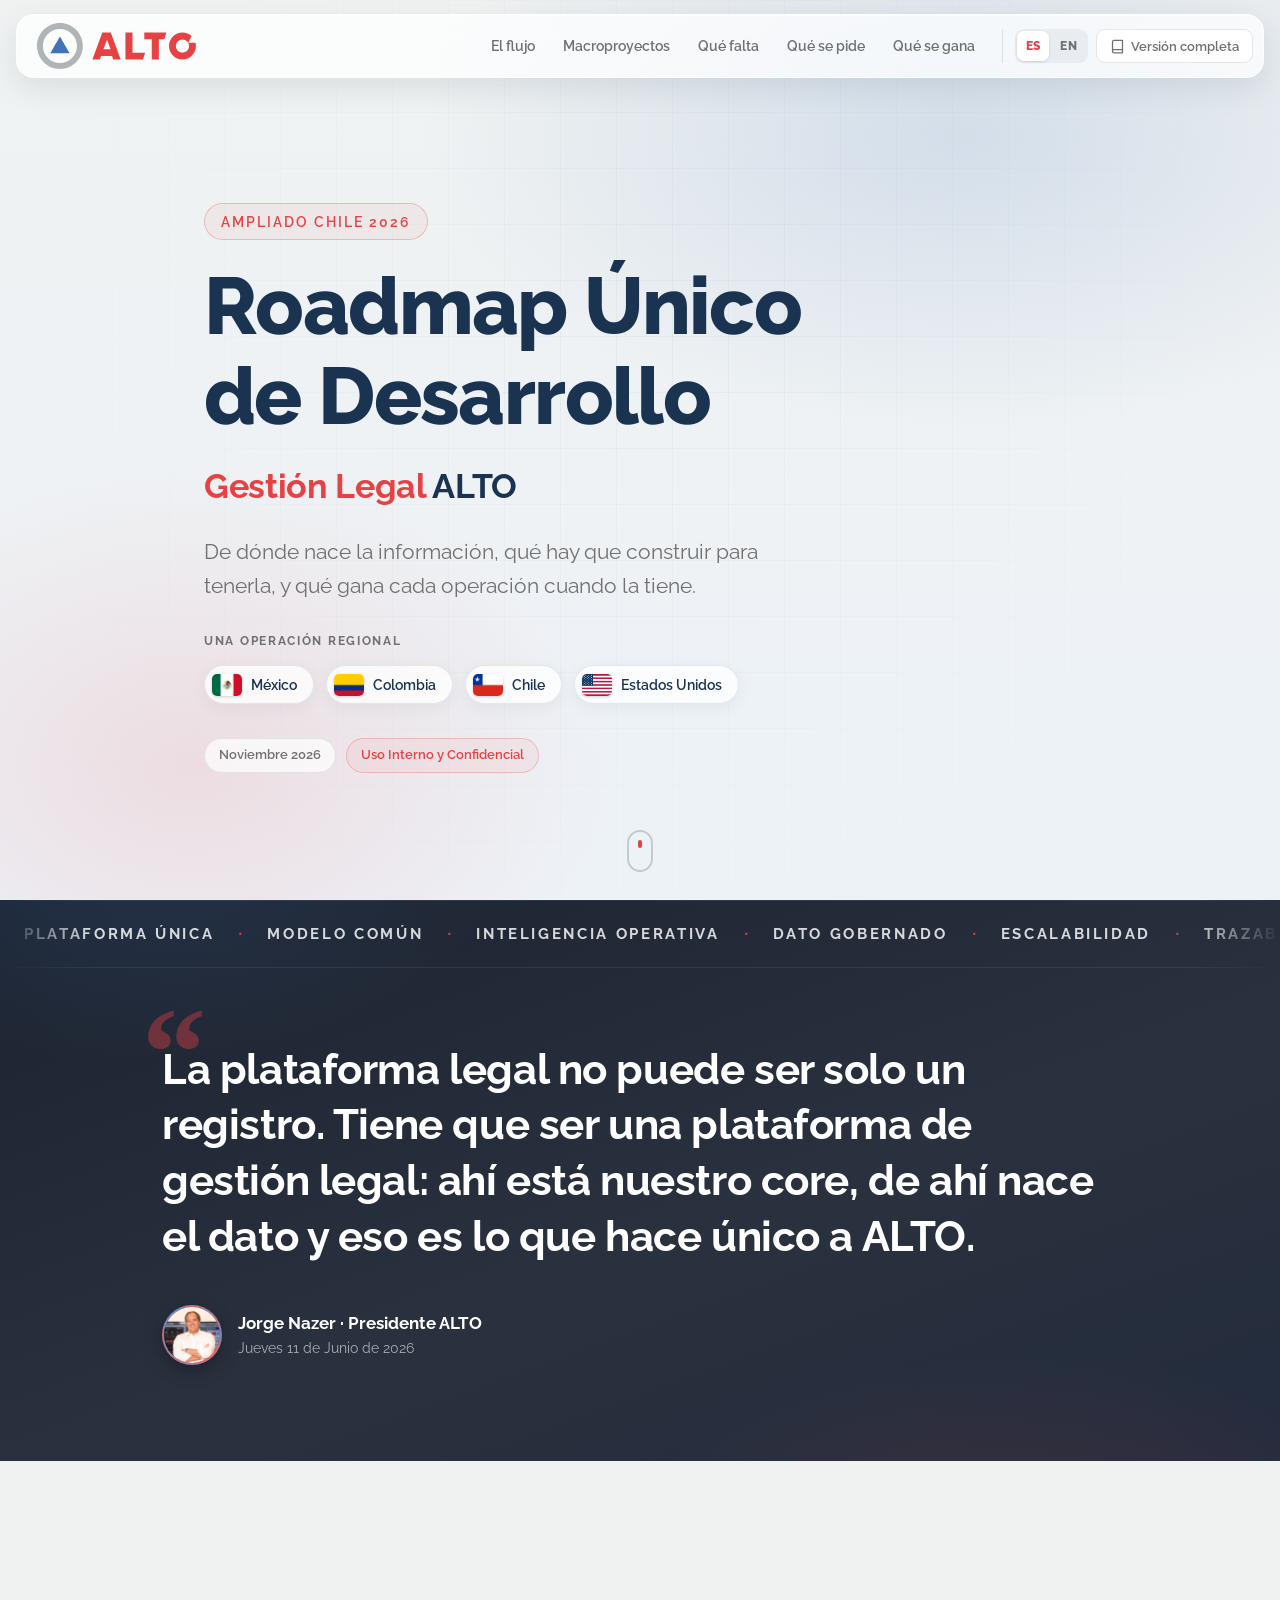
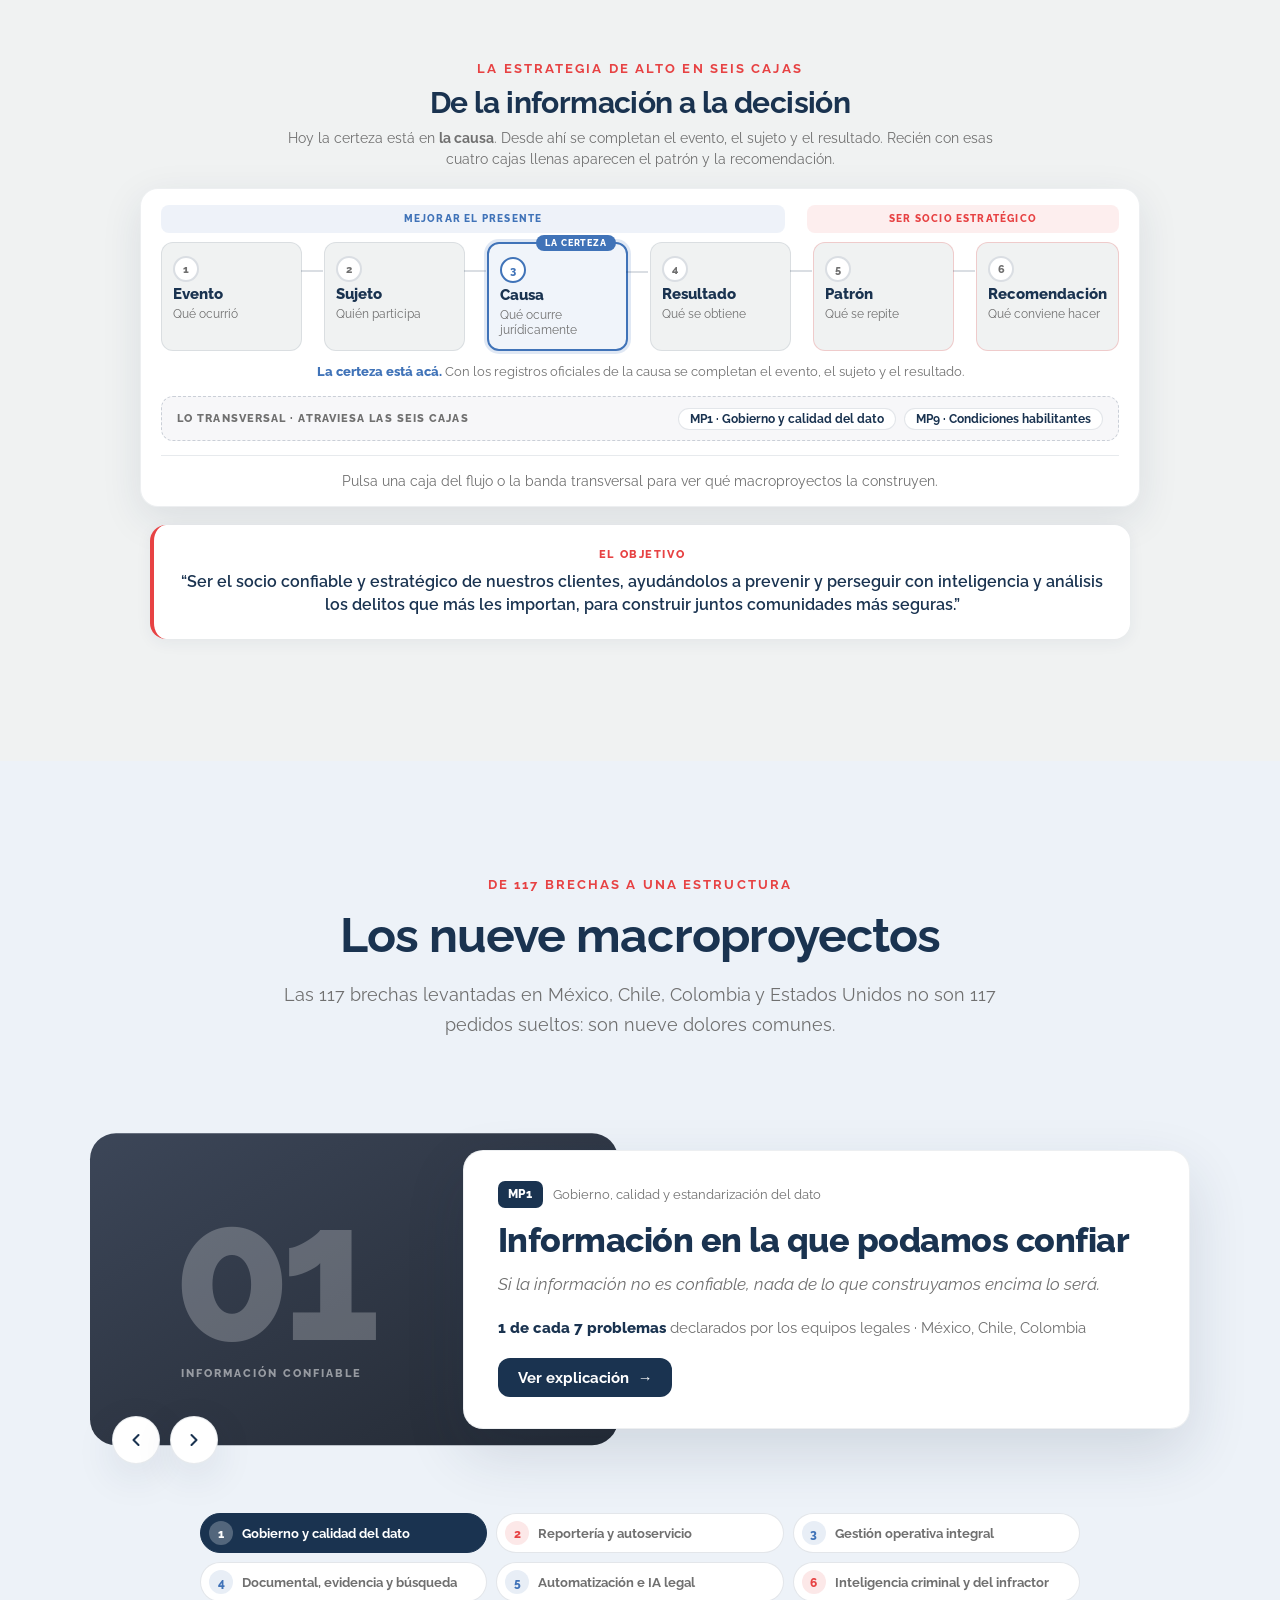
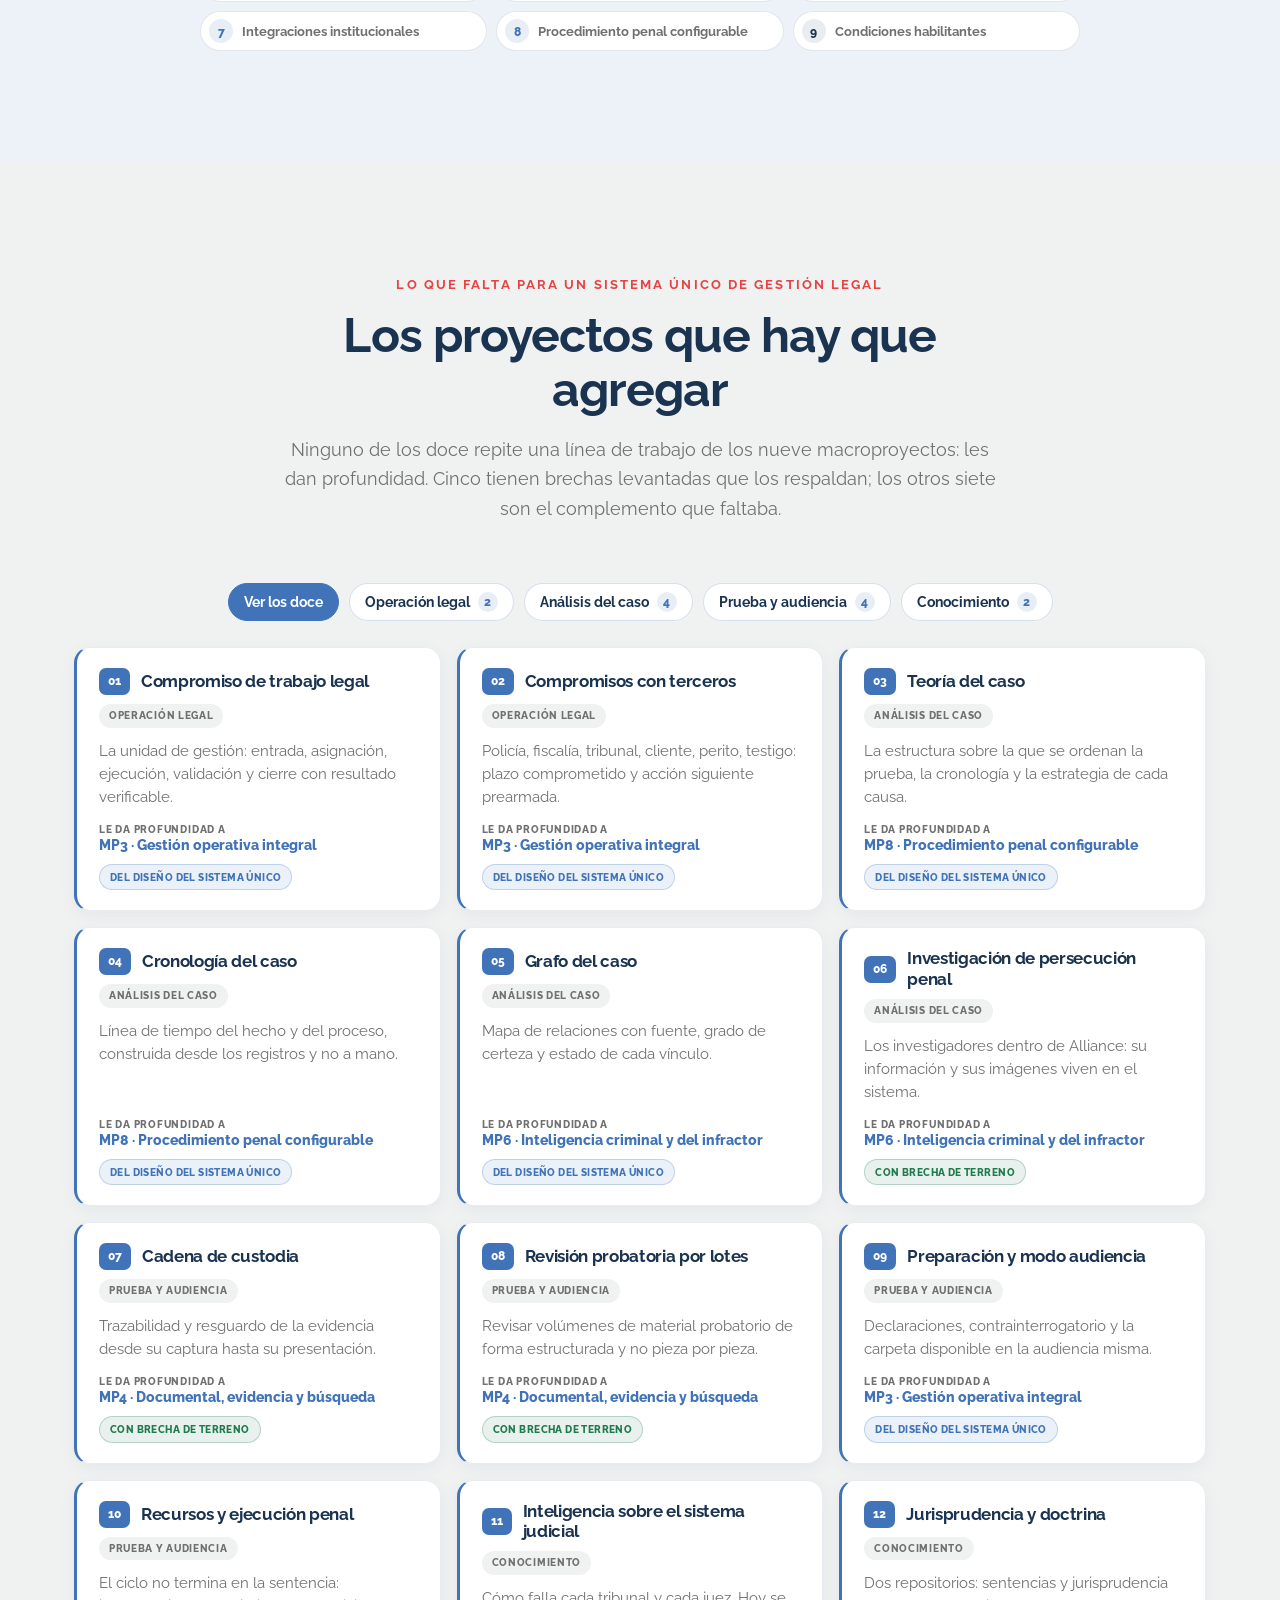
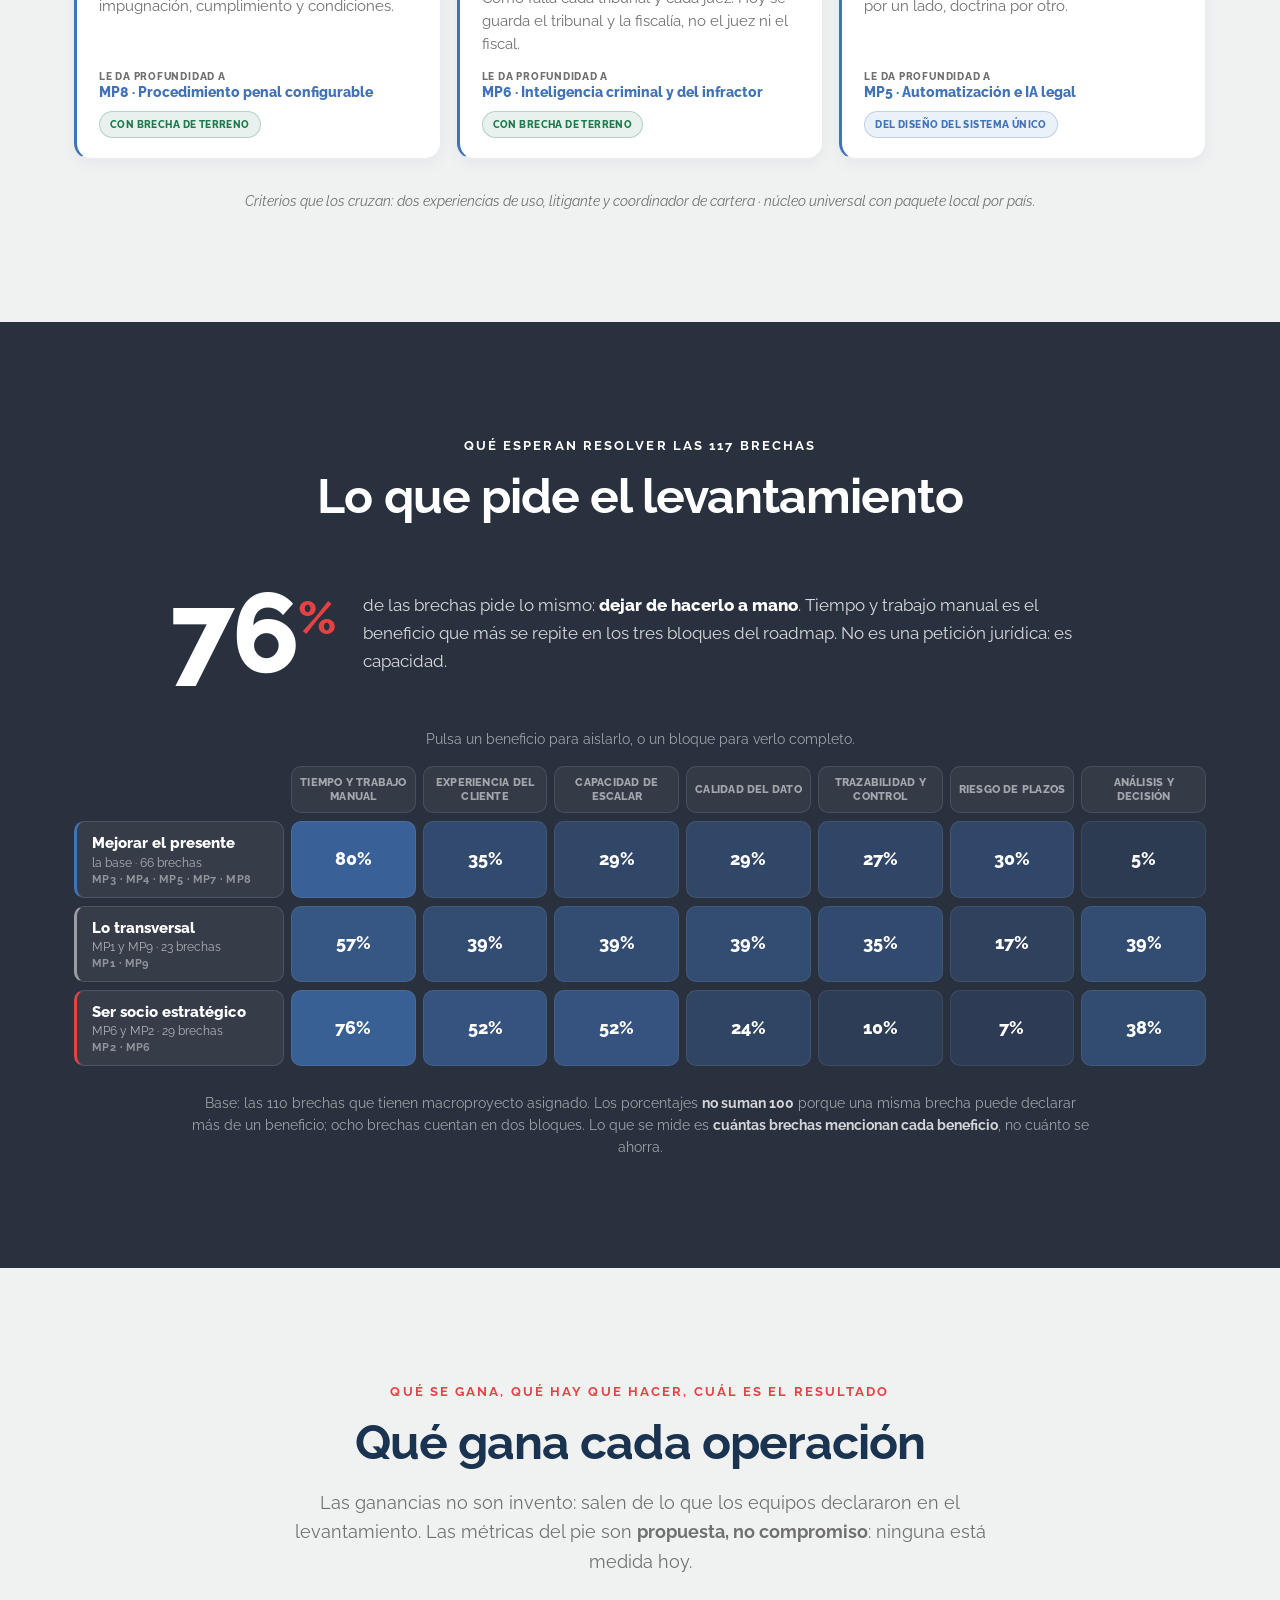
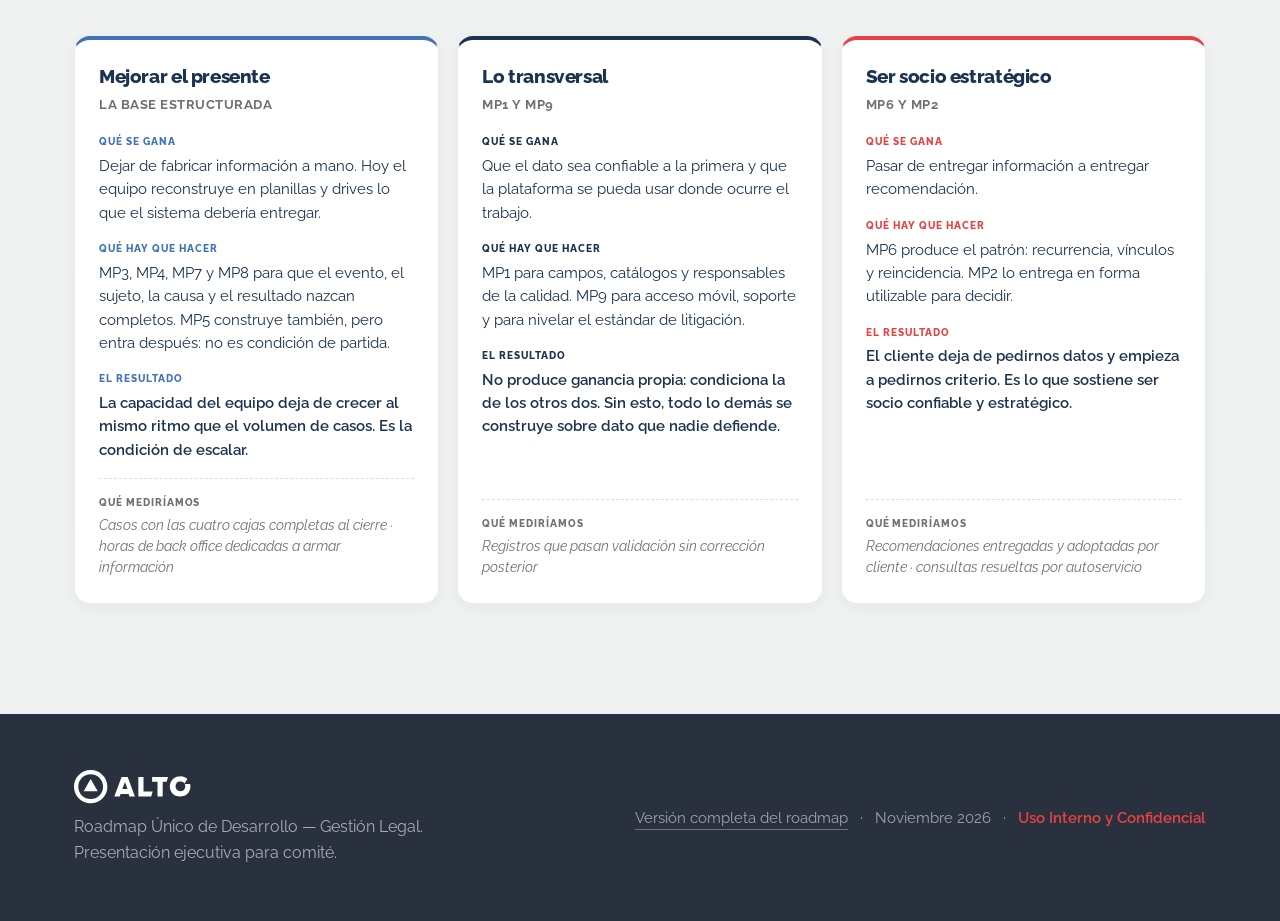
==== commit f4579101: "Portada ejecutiva: la etiqueta pasa a "Ampliado Chile 2026" Co-Authored-By: Claude Opus 5.5 <noreply" ====
--- a/presentacion.html
+++ b/presentacion.html
@@ -54,7 +54,7 @@
     <section class="hero" id="hero">
       <div class="hero-bg" aria-hidden="true"></div>
       <div class="container hero-inner">
-        <p class="eyebrow" data-aos="fade-down" data-i18n="hero.eyebrow">Presentación ejecutiva</p>
+        <p class="eyebrow" data-aos="fade-down" data-i18n="hero.eyebrow">Ampliado Chile 2026</p>
         <h1 class="hero-title" data-aos="fade-up" data-i18n="hero.title">Roadmap Único<br />de Desarrollo</h1>
         <p class="hero-legal" data-aos="fade-up" data-aos-delay="80" data-i18n="hero.legal"><span class="accent">Gestión Legal</span> ALTO</p>
         <p class="hero-sub" data-aos="fade-up" data-aos-delay="140" data-i18n="hero.sub">De dónde nace la información, qué hay que construir para tenerla, y qué gana cada operación cuando la tiene.</p>
--- a/styles.css
+++ b/styles.css
@@ -167,6 +167,12 @@
   padding: 14px 32px; border-radius: var(--radius); border: 2px solid transparent;
   cursor: pointer; transition: transform 0.2s ease, box-shadow 0.2s ease, background 0.2s ease, color 0.2s ease;
 }
+/* Barra del header: todo a la misma altura. Va después de .btn porque esa regla
+   general les ponía padding de botón grande y los estiraba. */
+.nav-actions .btn { height: 34px; padding: 0 13px; border-width: 1px; border-radius: 9px; font-size: 0.82rem; }
+.nav-actions .header-glosario, .nav-actions .header-tax { width: 34px; padding: 0; }
+.nav-actions .lang-toggle { height: 34px; }
+.nav-actions .lang-toggle button { height: 100%; }
 .btn-primary { background: var(--secondary); color: var(--white); box-shadow: 0 8px 24px rgba(231, 66, 67, 0.28); }
 .btn-primary:hover { transform: translateY(-2px); box-shadow: 0 12px 30px rgba(231, 66, 67, 0.4); }
 .btn-ghost { background: transparent; color: var(--text); border-color: var(--accent); }
